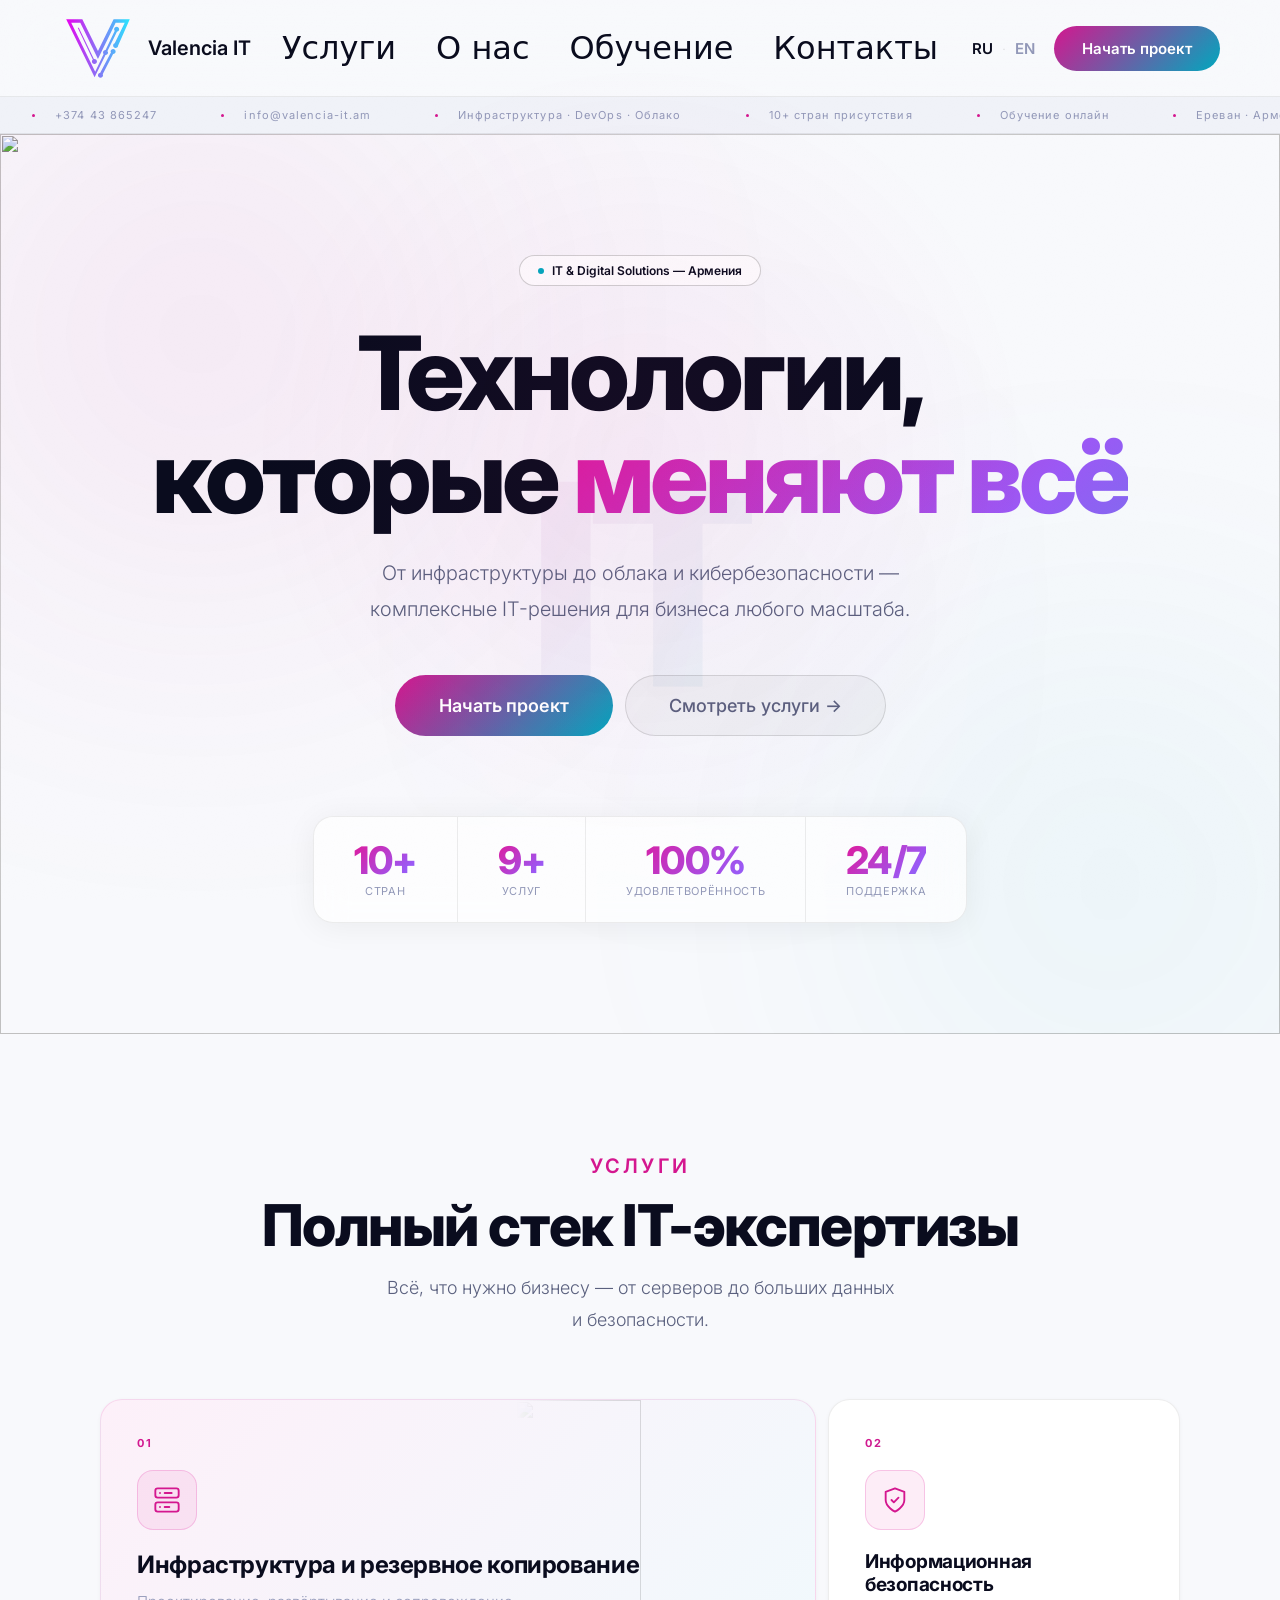
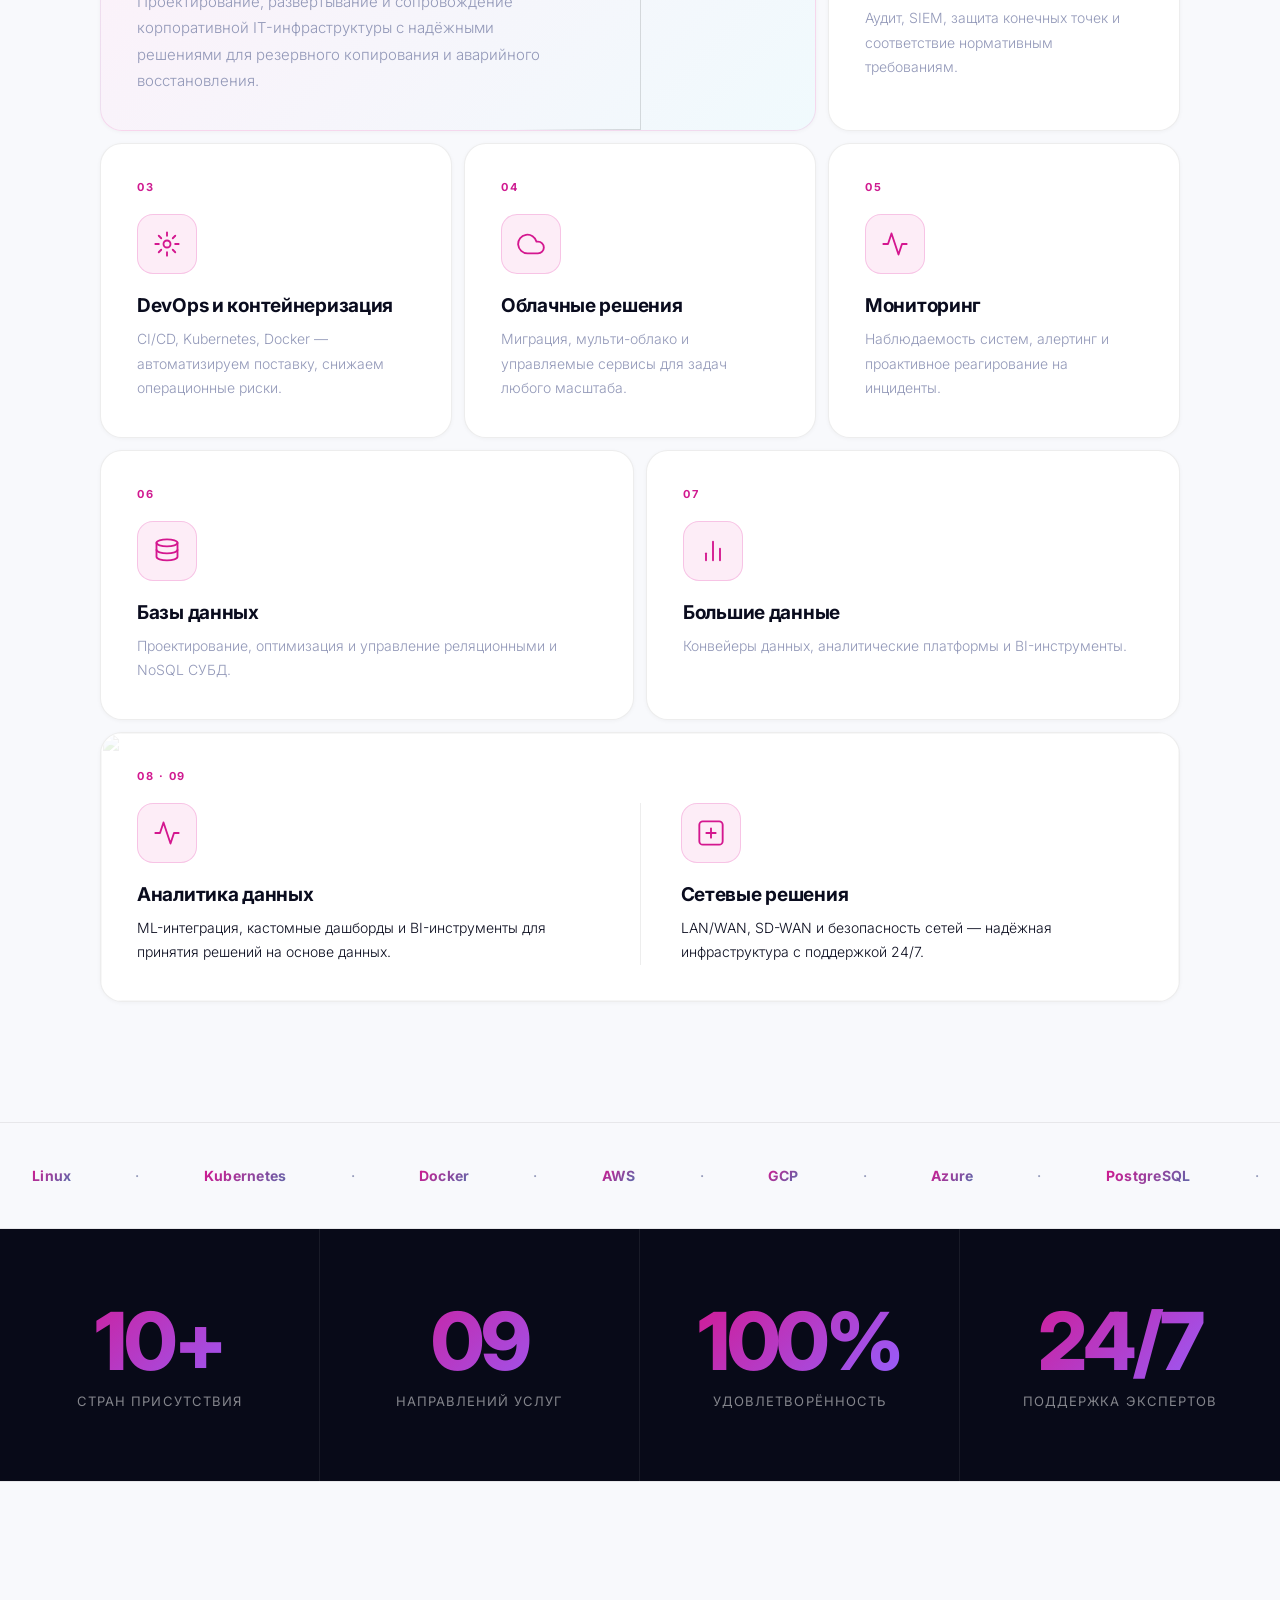
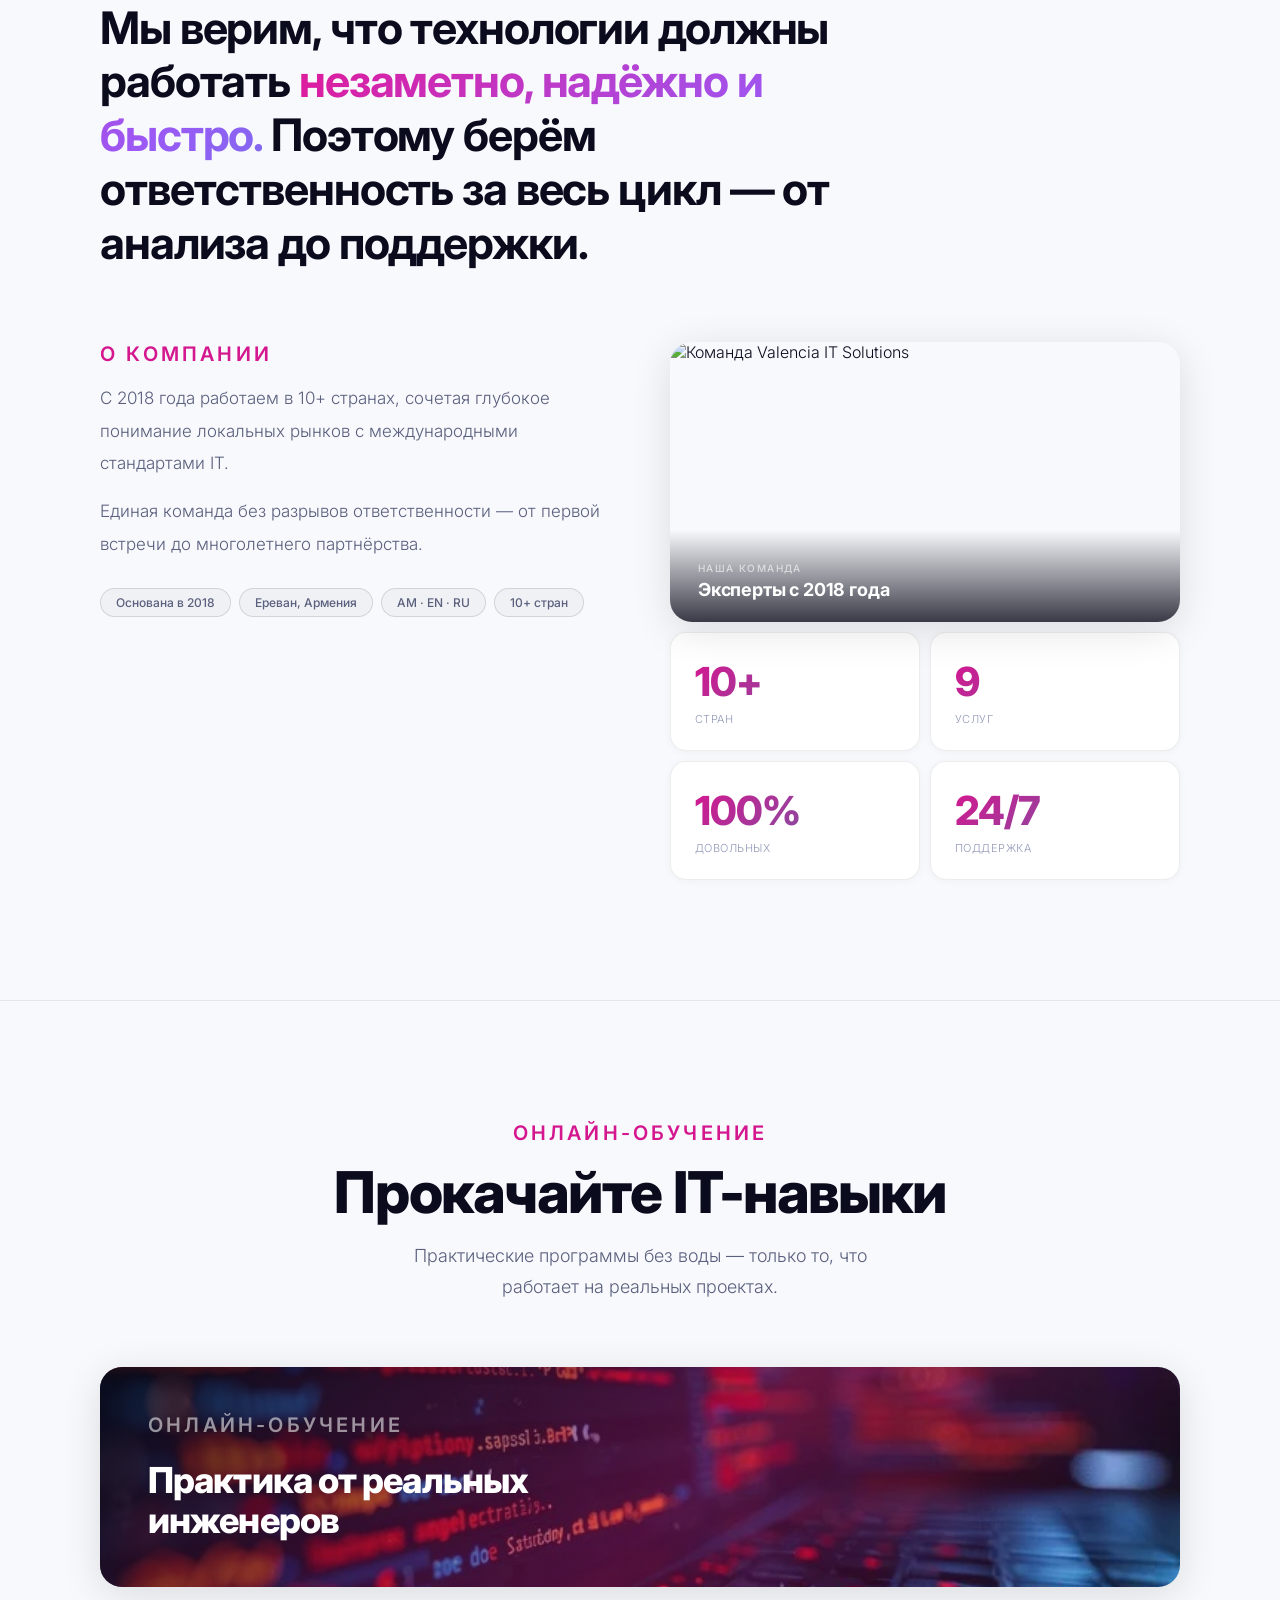
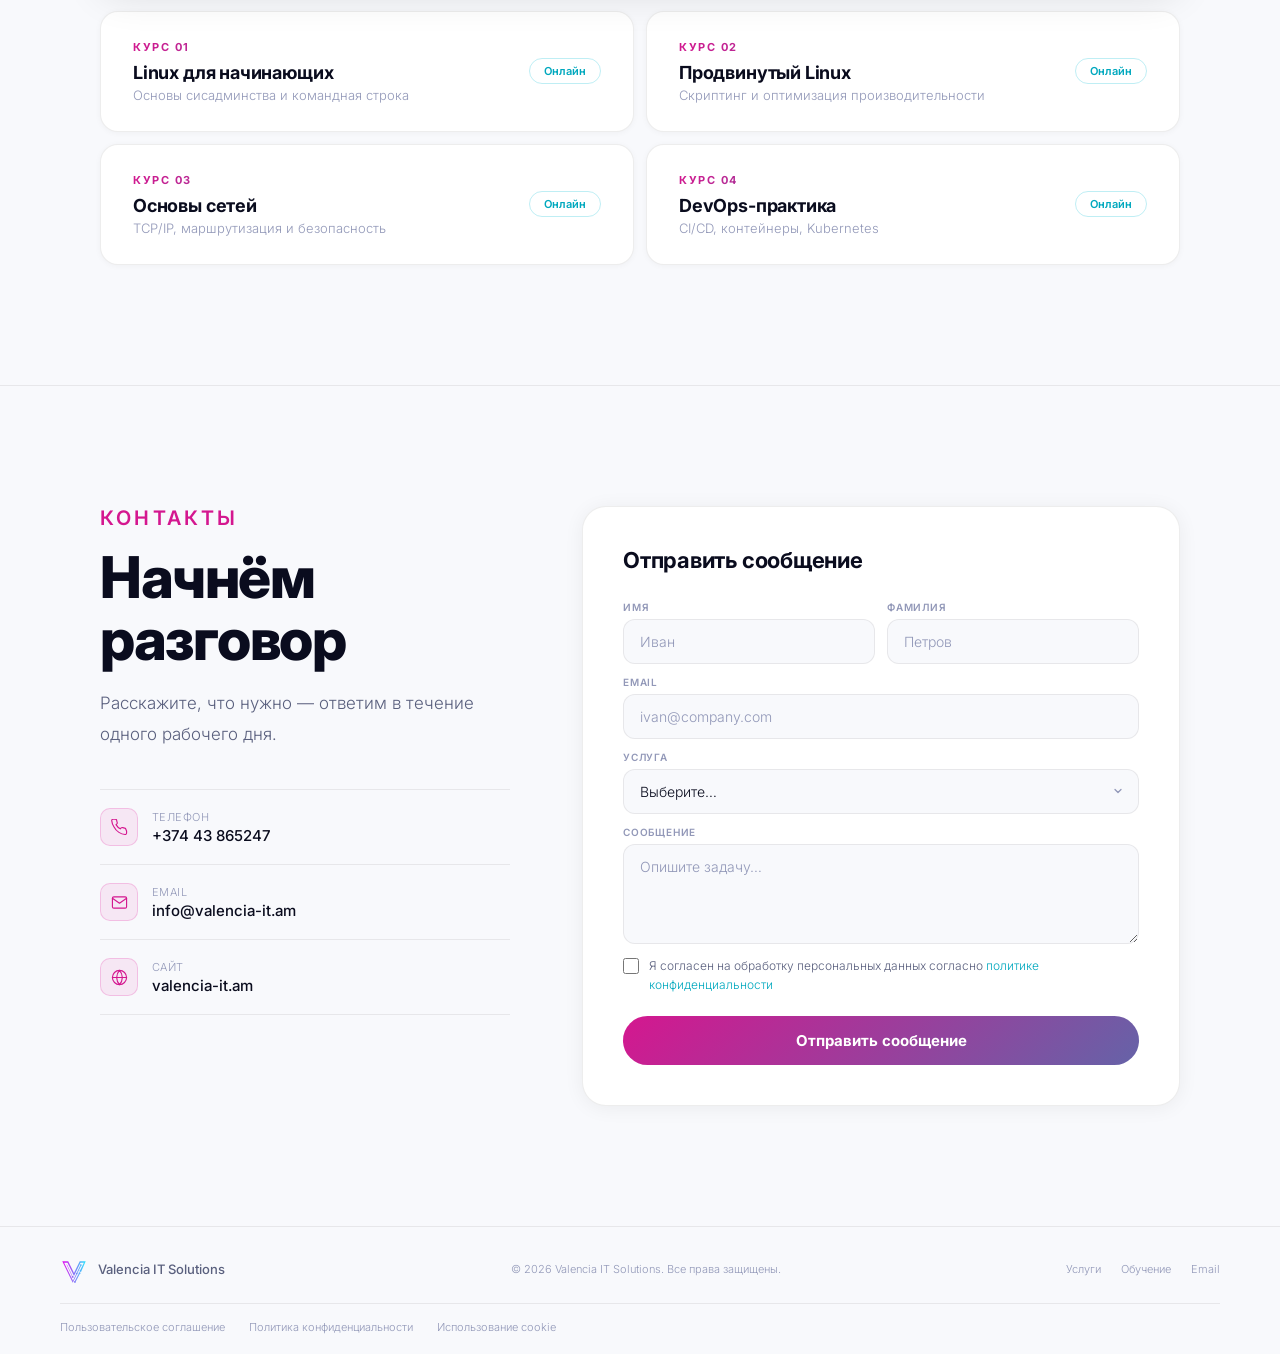
==== index.html @ 76527564 "fix: add explicit width/height to all SVG icons for CMS compatibility" ====
<!DOCTYPE html>
<html lang="ru">
<head>
  <meta charset="UTF-8"/>
  <meta name="viewport" content="width=device-width, initial-scale=1"/>
  <title>Valencia IT Solutions</title>
  <meta property="og:title" content="Valencia IT Solutions"/>
  <meta property="og:description" content="IT-инфраструктура, облако, DevOps и кибербезопасность для вашего бизнеса."/>
  <meta property="og:url" content="https://cycterna2222288888-ai.github.io/valencia-it/"/>
  <meta property="og:type" content="website"/>
  <meta property="og:site_name" content="Valencia IT Solutions"/>
  <meta property="og:image" content="https://cycterna2222288888-ai.github.io/valencia-it/og_image.jpg"/>
  <meta property="og:image:width" content="1200"/>
  <meta property="og:image:height" content="630"/>
  <meta name="description" content="Технологии, которые меняют всё. IT-инфраструктура, облако, DevOps и безопасность для вашего бизнеса."/>
  <link rel="preconnect" href="https://fonts.googleapis.com"/>
  <link href="https://fonts.googleapis.com/css2?family=Inter:wght@300;400;500;600;700;800&display=swap" rel="stylesheet"/>
  <link rel="icon" href="favicon.svg" type="image/svg+xml"/>
  <link rel="stylesheet" href="style.css"/>
  <noscript><style>.r,.r2{opacity:1!important;transform:none!important}</style></noscript>
</head>
<body>
<div id="bar"></div>

<!-- NAV -->
<nav>
  <div class="nav-row">
    <a href="#" class="nav-logo">
      <img src="favicon.svg" alt="Valencia IT"/>
      <span class="nav-logo-t">Valencia IT</span>
    </a>
    <div class="nav-links">
      <a href="#services">Услуги</a>
      <a href="#about">О нас</a>
      <a href="#training">Обучение</a>
      <a href="#contact">Контакты</a>
    </div>
    <div class="nav-actions">
      <div class="lang-sw">
        <a href="index.html" class="active">RU</a>
        <span class="lang-sep">·</span>
        <a href="en.html">EN</a>
      </div>
      <a href="#contact" class="nav-cta">Начать проект</a>
      <button class="nav-burger" id="burger" aria-label="Меню">
        <span></span><span></span><span></span>
      </button>
    </div>
  </div>
  <div class="nav-mobile" id="navMobile">
    <a href="#services">Услуги</a>
    <a href="#about">О нас</a>
    <a href="#training">Обучение</a>
    <a href="#contact">Контакты</a>
    <a href="#contact" class="nav-cta">Начать проект</a>
  </div>
</nav>

<!-- TICKER -->
<div class="ticker">
  <div class="ticker-t">
    <div class="ticker-i"><span class="ticker-dot"></span>+374 43 865247</div>
    <div class="ticker-i"><span class="ticker-dot"></span>info@valencia-it.am</div>
    <div class="ticker-i"><span class="ticker-dot"></span>Инфраструктура · DevOps · Облако</div>
    <div class="ticker-i"><span class="ticker-dot"></span>10+ стран присутствия</div>
    <div class="ticker-i"><span class="ticker-dot"></span>Обучение онлайн</div>
    <div class="ticker-i"><span class="ticker-dot"></span>Ереван · Армения</div>
    <div class="ticker-i"><span class="ticker-dot"></span>+374 43 865247</div>
    <div class="ticker-i"><span class="ticker-dot"></span>info@valencia-it.am</div>
    <div class="ticker-i"><span class="ticker-dot"></span>Инфраструктура · DevOps · Облако</div>
    <div class="ticker-i"><span class="ticker-dot"></span>10+ стран присутствия</div>
    <div class="ticker-i"><span class="ticker-dot"></span>Обучение онлайн</div>
    <div class="ticker-i"><span class="ticker-dot"></span>Ереван · Армения</div>
  </div>
</div>

<!-- HERO -->
<section id="hero">
  <img class="hero-bg" src="https://images.unsplash.com/photo-1451187580459-43490279c0fa?auto=format&fit=crop&w=1600&q=80" alt="" aria-hidden="true"/>
  <div class="orb o1"></div>
  <div class="orb o2"></div>
  <div class="orb o3"></div>
  <div class="hero-wm">IT</div>

  <div class="hero-chip">
    <span class="chip-dot"></span>
    IT &amp; Digital Solutions — Армения
  </div>

  <h1 class="hero-h">
    Технологии,<br/>которые <span class="gt">меняют всё</span>
  </h1>

  <p class="hero-sub">
    От инфраструктуры до облака и кибербезопасности — комплексные IT-решения для бизнеса любого масштаба.
  </p>

  <div class="hero-btns">
    <a href="#contact" class="btn-grad">Начать проект</a>
    <a href="#services" class="btn-ghost">Смотреть услуги →</a>
  </div>

  <div class="hero-stats">
    <div class="hs"><div class="hs-n gt" data-count="10">0</div><div class="hs-l">стран</div></div>
    <div class="hs"><div class="hs-n gt" data-count="9">0</div><div class="hs-l">услуг</div></div>
    <div class="hs"><div class="hs-n gt">100%</div><div class="hs-l">удовлетворённость</div></div>
    <div class="hs"><div class="hs-n gt">24/7</div><div class="hs-l">поддержка</div></div>
  </div>

</section>

<!-- SERVICES -->
<section id="services">
  <div class="w">
    <div class="sec-head r">
      <span class="eyebrow">Услуги</span>
      <h2 class="sec-h">Полный стек IT-экспертизы</h2>
      <p class="sec-sub">Всё, что нужно бизнесу — от серверов до больших данных и безопасности.</p>
    </div>
    <div class="bento">

      <div class="bc b4 bc-feat r">
        <img class="bc-feat-img" src="https://images.unsplash.com/photo-1518770660439-4636190af475?auto=format&fit=crop&w=600&q=80" alt="" aria-hidden="true"/>
        <span class="bc-n">01</span>
        <div class="bc-ico">
          <svg width="24" height="24" viewBox="0 0 24 24" fill="none" stroke="currentColor" stroke-width="1.5" stroke-linecap="round" stroke-linejoin="round"><rect x="2" y="2" width="20" height="8" rx="2"/><rect x="2" y="14" width="20" height="8" rx="2"/><line x1="6" y1="6" x2="6.01" y2="6"/><line x1="6" y1="18" x2="6.01" y2="18"/><line x1="10" y1="6" x2="16" y2="6"/><line x1="10" y1="18" x2="14" y2="18"/></svg>
        </div>
        <h3>Инфраструктура и резервное копирование</h3>
        <p>Проектирование, развёртывание и сопровождение корпоративной IT-инфраструктуры с надёжными решениями для резервного копирования и аварийного восстановления.</p>
      </div>

      <div class="bc b2 r" style="transition-delay:.06s">
        <span class="bc-n">02</span>
        <div class="bc-ico">
          <svg width="24" height="24" viewBox="0 0 24 24" fill="none" stroke="currentColor" stroke-width="1.5" stroke-linecap="round" stroke-linejoin="round"><path d="M12 22s8-4 8-10V5l-8-3-8 3v7c0 6 8 10 8 10z"/><path d="M9 12l2 2 4-4"/></svg>
        </div>
        <h3>Информационная безопасность</h3>
        <p>Аудит, SIEM, защита конечных точек и соответствие нормативным требованиям.</p>
      </div>

      <div class="bc b2 r" style="transition-delay:.05s">
        <span class="bc-n">03</span>
        <div class="bc-ico">
          <svg width="24" height="24" viewBox="0 0 24 24" fill="none" stroke="currentColor" stroke-width="1.5" stroke-linecap="round" stroke-linejoin="round"><circle cx="12" cy="12" r="3"/><path d="M12 2v3m0 14v3M2 12h3m14 0h3m-2.93-7.07-2.12 2.12M7.05 16.95l-2.12 2.12M19.07 19.07l-2.12-2.12M7.05 7.05 4.93 4.93"/></svg>
        </div>
        <h3>DevOps и контейнеризация</h3>
        <p>CI/CD, Kubernetes, Docker — автоматизируем поставку, снижаем операционные риски.</p>
      </div>

      <div class="bc b2 r" style="transition-delay:.1s">
        <span class="bc-n">04</span>
        <div class="bc-ico">
          <svg width="24" height="24" viewBox="0 0 24 24" fill="none" stroke="currentColor" stroke-width="1.5" stroke-linecap="round" stroke-linejoin="round"><path d="M18 10h-1.26A8 8 0 1 0 9 20h9a5 5 0 0 0 0-10z"/></svg>
        </div>
        <h3>Облачные решения</h3>
        <p>Миграция, мульти-облако и управляемые сервисы для задач любого масштаба.</p>
      </div>

      <div class="bc b2 r" style="transition-delay:.15s">
        <span class="bc-n">05</span>
        <div class="bc-ico">
          <svg width="24" height="24" viewBox="0 0 24 24" fill="none" stroke="currentColor" stroke-width="1.5" stroke-linecap="round" stroke-linejoin="round"><path d="M22 12h-4l-3 9L9 3l-3 9H2"/></svg>
        </div>
        <h3>Мониторинг</h3>
        <p>Наблюдаемость систем, алертинг и проактивное реагирование на инциденты.</p>
      </div>

      <div class="bc b3 r" style="transition-delay:.08s">
        <span class="bc-n">06</span>
        <div class="bc-ico">
          <svg width="24" height="24" viewBox="0 0 24 24" fill="none" stroke="currentColor" stroke-width="1.5" stroke-linecap="round" stroke-linejoin="round"><ellipse cx="12" cy="5" rx="9" ry="3"/><path d="M3 5v6c0 1.657 4.03 3 9 3s9-1.343 9-3V5"/><path d="M3 11v6c0 1.657 4.03 3 9 3s9-1.343 9-3v-6"/></svg>
        </div>
        <h3>Базы данных</h3>
        <p>Проектирование, оптимизация и управление реляционными и NoSQL СУБД.</p>
      </div>

      <div class="bc b3 r" style="transition-delay:.13s">
        <span class="bc-n">07</span>
        <div class="bc-ico">
          <svg width="24" height="24" viewBox="0 0 24 24" fill="none" stroke="currentColor" stroke-width="1.5" stroke-linecap="round" stroke-linejoin="round"><line x1="18" y1="20" x2="18" y2="10"/><line x1="12" y1="20" x2="12" y2="4"/><line x1="6" y1="20" x2="6" y2="14"/></svg>
        </div>
        <h3>Большие данные</h3>
        <p>Конвейеры данных, аналитические платформы и BI-инструменты.</p>
      </div>

      <div class="bc b6 bc-data r" style="transition-delay:.11s">
        <img class="bc-data-img" src="https://images.unsplash.com/photo-1558494949-ef010cbdcc31?auto=format&fit=crop&w=1400&q=80" alt="" aria-hidden="true"/>
        <span class="bc-n">08 · 09</span>
        <div class="bc6-grid">
          <div>
            <div class="bc-ico"><svg width="24" height="24" viewBox="0 0 24 24" fill="none" stroke="currentColor" stroke-width="1.5" stroke-linecap="round" stroke-linejoin="round"><polyline points="22 12 18 12 15 21 9 3 6 12 2 12"/></svg></div>
            <h3>Аналитика данных</h3>
            <p>ML-интеграция, кастомные дашборды и BI-инструменты для принятия решений на основе данных.</p>
          </div>
          <div class="bc6-sep"></div>
          <div>
            <div class="bc-ico"><svg width="24" height="24" viewBox="0 0 24 24" fill="none" stroke="currentColor" stroke-width="1.5" stroke-linecap="round" stroke-linejoin="round"><rect x="2" y="2" width="20" height="20" rx="3"/><path d="M8 12h8M12 8v8"/></svg></div>
            <h3>Сетевые решения</h3>
            <p>LAN/WAN, SD-WAN и безопасность сетей — надёжная инфраструктура с поддержкой 24/7.</p>
          </div>
        </div>
      </div>

    </div>
  </div>
</section>

<!-- TECH TICKER -->
<div class="dtick">
  <div class="dtick-t">
    <span class="dtick-i"><b>Linux</b></span><span class="dtick-i">·</span>
    <span class="dtick-i"><b>Kubernetes</b></span><span class="dtick-i">·</span>
    <span class="dtick-i"><b>Docker</b></span><span class="dtick-i">·</span>
    <span class="dtick-i"><b>AWS</b></span><span class="dtick-i">·</span>
    <span class="dtick-i"><b>GCP</b></span><span class="dtick-i">·</span>
    <span class="dtick-i"><b>Azure</b></span><span class="dtick-i">·</span>
    <span class="dtick-i"><b>PostgreSQL</b></span><span class="dtick-i">·</span>
    <span class="dtick-i"><b>Redis</b></span><span class="dtick-i">·</span>
    <span class="dtick-i"><b>Terraform</b></span><span class="dtick-i">·</span>
    <span class="dtick-i"><b>Grafana</b></span><span class="dtick-i">·</span>
    <span class="dtick-i"><b>Prometheus</b></span><span class="dtick-i">·</span>
    <span class="dtick-i"><b>Ansible</b></span><span class="dtick-i">·</span>
    <span class="dtick-i"><b>Nginx</b></span><span class="dtick-i">·</span>
    <span class="dtick-i"><b>Linux</b></span><span class="dtick-i">·</span>
    <span class="dtick-i"><b>Kubernetes</b></span><span class="dtick-i">·</span>
    <span class="dtick-i"><b>Docker</b></span><span class="dtick-i">·</span>
    <span class="dtick-i"><b>AWS</b></span><span class="dtick-i">·</span>
    <span class="dtick-i"><b>GCP</b></span><span class="dtick-i">·</span>
    <span class="dtick-i"><b>Azure</b></span><span class="dtick-i">·</span>
    <span class="dtick-i"><b>PostgreSQL</b></span><span class="dtick-i">·</span>
    <span class="dtick-i"><b>Redis</b></span><span class="dtick-i">·</span>
    <span class="dtick-i"><b>Terraform</b></span><span class="dtick-i">·</span>
    <span class="dtick-i"><b>Grafana</b></span><span class="dtick-i">·</span>
    <span class="dtick-i"><b>Prometheus</b></span><span class="dtick-i">·</span>
    <span class="dtick-i"><b>Ansible</b></span><span class="dtick-i">·</span>
    <span class="dtick-i"><b>Nginx</b></span><span class="dtick-i">·</span>
  </div>
</div>

<!-- STATS -->
<section id="stats">
  <div class="stats-wrap">
    <div class="stat r"><div class="stat-n">10+</div><div class="stat-l">Стран присутствия</div></div>
    <div class="stat r" style="transition-delay:.1s"><div class="stat-n">09</div><div class="stat-l">Направлений услуг</div></div>
    <div class="stat r" style="transition-delay:.2s"><div class="stat-n">100%</div><div class="stat-l">Удовлетворённость</div></div>
    <div class="stat r" style="transition-delay:.3s"><div class="stat-n">24/7</div><div class="stat-l">Поддержка экспертов</div></div>
  </div>
</section>

<!-- ABOUT -->
<section id="about">
  <div class="w">
    <p class="about-statement r">
      Мы верим, что технологии должны работать <span class="gt">незаметно, надёжно и быстро.</span> Поэтому берём ответственность за весь цикл — от анализа до поддержки.
    </p>
    <div class="about-grid">
      <div class="about-l r">
        <span class="eyebrow">О компании</span>
        <p>С 2018 года работаем в 10+ странах, сочетая глубокое понимание локальных рынков с международными стандартами IT.</p>
        <p>Единая команда без разрывов ответственности — от первой встречи до многолетнего партнёрства.</p>
        <div class="pills">
          <span class="pill">Основана в 2018</span>
          <span class="pill">Ереван, Армения</span>
          <span class="pill">АМ · EN · RU</span>
          <span class="pill">10+ стран</span>
        </div>
      </div>
      <div class="r" style="transition-delay:.15s">
        <div class="about-photo-wrap">
          <img class="about-photo" src="https://images.unsplash.com/photo-1522071820081-009f0129c71c?auto=format&fit=crop&w=800&q=80" alt="Команда Valencia IT Solutions"/>
          <div class="about-photo-cap">
            <div class="about-photo-tag">Наша команда</div>
            <div class="about-photo-label">Эксперты с 2018 года</div>
          </div>
        </div>
        <div class="about-nums">
          <div class="an"><div class="an-n">10+</div><div class="an-l">стран</div></div>
          <div class="an"><div class="an-n">9</div><div class="an-l">услуг</div></div>
          <div class="an"><div class="an-n">100%</div><div class="an-l">довольных</div></div>
          <div class="an"><div class="an-n">24/7</div><div class="an-l">поддержка</div></div>
        </div>
      </div>
    </div>
  </div>
</section>

<!-- TRAINING -->
<section id="training">
  <div class="w">
    <div class="sec-head r">
      <span class="eyebrow">Онлайн-обучение</span>
      <h2 class="sec-h">Прокачайте IT-навыки</h2>
      <p class="sec-sub">Практические программы без воды — только то, что работает на реальных проектах.</p>
    </div>
    <div class="tr-banner r">
      <img src="coding-at-night-stockcake.jpg.webp" alt="Онлайн-обучение Valencia IT"/>
      <div class="tr-banner-overlay">
        <div class="tr-banner-text">
          <span class="eyebrow">Онлайн-обучение</span>
          <h3>Практика от реальных<br/>инженеров</h3>
        </div>
      </div>
    </div>
    <div class="tr-grid">
      <div class="tr r"><div><div class="tr-n">КУРС 01</div><h3>Linux для начинающих</h3><p>Основы сисадминства и командная строка</p></div><span class="tr-badge">Онлайн</span></div>
      <div class="tr r" style="transition-delay:.08s"><div><div class="tr-n">КУРС 02</div><h3>Продвинутый Linux</h3><p>Скриптинг и оптимизация производительности</p></div><span class="tr-badge">Онлайн</span></div>
      <div class="tr r" style="transition-delay:.04s"><div><div class="tr-n">КУРС 03</div><h3>Основы сетей</h3><p>TCP/IP, маршрутизация и безопасность</p></div><span class="tr-badge">Онлайн</span></div>
      <div class="tr r" style="transition-delay:.12s"><div><div class="tr-n">КУРС 04</div><h3>DevOps-практика</h3><p>CI/CD, контейнеры, Kubernetes</p></div><span class="tr-badge">Онлайн</span></div>
    </div>
  </div>
</section>

<!-- CONTACT -->
<section id="contact">
  <div class="w">
    <div class="contact-grid">
      <div class="r">
        <span class="eyebrow">Контакты</span>
        <h2 style="font-size:clamp(38px,4.5vw,64px);font-weight:800;letter-spacing:-.025em;line-height:1.08;margin-bottom:18px">Начнём разговор</h2>
        <p style="font-size:17px;color:var(--mid);line-height:1.8;margin-bottom:40px;font-weight:300">Расскажите, что нужно — ответим в течение одного рабочего дня.</p>
        <div class="ci-list">
          <div class="ci">
            <div class="ci-ico"><svg width="24" height="24" viewBox="0 0 24 24" fill="none" stroke="currentColor" stroke-width="1.5" stroke-linecap="round" stroke-linejoin="round"><path d="M22 16.92v3a2 2 0 0 1-2.18 2 19.79 19.79 0 0 1-8.63-3.07A19.5 19.5 0 0 1 4.07 11a19.79 19.79 0 0 1-3.07-8.67A2 2 0 0 1 3 .18h3a2 2 0 0 1 2 1.72c.127.96.361 1.903.7 2.81a2 2 0 0 1-.45 2.11L7.09 7.91a16 16 0 0 0 6 6l1.27-1.27a2 2 0 0 1 2.11-.45c.907.339 1.85.573 2.81.7A2 2 0 0 1 21 14.92z"/></svg></div>
            <div><div class="ci-k">Телефон</div><div class="ci-v"><a href="tel:+37443865247">+374 43 865247</a></div></div>
          </div>
          <div class="ci">
            <div class="ci-ico"><svg width="24" height="24" viewBox="0 0 24 24" fill="none" stroke="currentColor" stroke-width="1.5" stroke-linecap="round" stroke-linejoin="round"><path d="M4 4h16c1.1 0 2 .9 2 2v12c0 1.1-.9 2-2 2H4c-1.1 0-2-.9-2-2V6c0-1.1.9-2 2-2z"/><polyline points="22,6 12,13 2,6"/></svg></div>
            <div><div class="ci-k">Email</div><div class="ci-v"><a href="mailto:info@valencia-it.am">info@valencia-it.am</a></div></div>
          </div>
          <div class="ci">
            <div class="ci-ico"><svg width="24" height="24" viewBox="0 0 24 24" fill="none" stroke="currentColor" stroke-width="1.5" stroke-linecap="round" stroke-linejoin="round"><circle cx="12" cy="12" r="10"/><line x1="2" y1="12" x2="22" y2="12"/><path d="M12 2a15.3 15.3 0 0 1 4 10 15.3 15.3 0 0 1-4 10A15.3 15.3 0 0 1 8 12a15.3 15.3 0 0 1 4-10z"/></svg></div>
            <div><div class="ci-k">Сайт</div><div class="ci-v"><a href="http://www.valencia-it.am" target="_blank">valencia-it.am</a></div></div>
          </div>
        </div>
      </div>
      <div class="form-box r" style="transition-delay:.14s">
        <div class="form-t">Отправить сообщение</div>
        <div class="f2">
          <div class="ff"><label>Имя</label><input type="text" placeholder="Иван"/></div>
          <div class="ff"><label>Фамилия</label><input type="text" placeholder="Петров"/></div>
        </div>
        <div class="ff"><label>Email</label><input type="email" placeholder="ivan@company.com"/></div>
        <div class="ff"><label>Услуга</label>
          <select>
            <option value="">Выберите…</option>
            <option>Инфраструктура и бэкап</option>
            <option>Базы данных</option>
            <option>DevOps и контейнеризация</option>
            <option>Облачные решения</option>
            <option>Информационная безопасность</option>
            <option>Сетевые решения</option>
            <option>Большие данные / Аналитика</option>
            <option>Обучение</option>
            <option>Другое</option>
          </select>
        </div>
        <div class="ff"><label>Сообщение</label><textarea placeholder="Опишите задачу…"></textarea></div>
        <div class="consent-wrap">
          <input type="checkbox" id="consent" required/>
          <label for="consent">Я согласен на обработку персональных данных согласно <a href="privacy.html">политике конфиденциальности</a></label>
        </div>
        <button class="f-sub" id="sub">Отправить сообщение</button>
      </div>
    </div>
  </div>
</section>

<!-- FOOTER -->
<footer>
  <div class="footer-main">
    <div class="fl"><img src="favicon.svg" alt="Valencia IT"/><span>Valencia IT Solutions</span></div>
    <p class="fc">© 2026 Valencia IT Solutions. Все права защищены.</p>
    <div class="flinks">
      <a href="#services">Услуги</a>
      <a href="#training">Обучение</a>
      <a href="mailto:info@valencia-it.am">Email</a>
    </div>
  </div>
  <div class="footer-legal">
    <a href="terms.html">Пользовательское соглашение</a>
    <a href="privacy.html">Политика конфиденциальности</a>
    <a href="cookies.html">Использование cookie</a>
  </div>
</footer>

<script src="script.js"></script>
</body>
</html>
---- style.css ----
:root {
  --bg:   #f8f9fc;
  --s1:   #ffffff;
  --s2:   #f0f2f8;
  --b1:   rgba(0,0,0,.07);
  --b2:   rgba(0,0,0,.12);
  --t:    #0a0c1e;
  --m:    #9298b8;
  --mid:  #5a607e;
  --pk:   #d4178f;
  --cy:   #00a8be;
  --mx:   50%; --my: 50%;
}
*,*::before,*::after{box-sizing:border-box;margin:0;padding:0}
html{scroll-behavior:smooth;overflow-x:clip}
body{
  background:var(--bg);color:var(--t);
  font-family:'Inter',system-ui,sans-serif;
  font-weight:300;-webkit-font-smoothing:antialiased;
  overflow-x:clip;
}

/* cursor spotlight */
body::before{
  content:'';position:fixed;inset:0;pointer-events:none;z-index:9997;
  background:radial-gradient(600px circle at var(--mx) var(--my), rgba(212,23,143,.06) 0%, transparent 65%);
}
/* grain */
body::after{
  content:'';position:fixed;inset:0;pointer-events:none;z-index:9996;
  background-image:url("data:image/svg+xml,%3Csvg xmlns='http://www.w3.org/2000/svg' width='300' height='300'%3E%3Cfilter id='n'%3E%3CfeTurbulence type='fractalNoise' baseFrequency='.9' numOctaves='4' stitchTiles='stitch'/%3E%3C/filter%3E%3Crect width='300' height='300' filter='url(%23n)' opacity='.4'/%3E%3C/svg%3E");
  opacity:.018;mix-blend-mode:multiply;
}


/* progress */
#bar{position:fixed;top:0;left:0;height:2px;width:0;background:linear-gradient(90deg,var(--pk),var(--cy));z-index:9999;transition:width .06s}

/* utils */
.w{max-width:1200px;margin:0 auto;padding:0 60px}

/* animated gradient text */
.gt{
  background:linear-gradient(135deg,#e0199a 0%,#9b59f5 40%,#00bdd4 100%);
  background-size:200% 200%;
  animation:gshift 6s ease infinite;
  -webkit-background-clip:text;-webkit-text-fill-color:transparent;background-clip:text;
}
@keyframes gshift{0%{background-position:0% 50%}50%{background-position:100% 50%}100%{background-position:0% 50%}}

/* reveal */
.r{opacity:0;transform:translateY(28px);transition:opacity .75s cubic-bezier(.16,1,.3,1),transform .75s cubic-bezier(.16,1,.3,1)}
.r.on{opacity:1;transform:none}
.r2{opacity:0;transform:translateY(18px);transition:opacity .6s cubic-bezier(.16,1,.3,1),transform .6s cubic-bezier(.16,1,.3,1)}
.r2.on{opacity:1;transform:none}

/* ── NAV ── */
nav{
  position:sticky;top:0;z-index:200;
  padding:0 60px;
  background:rgba(248,249,252,.85);
  backdrop-filter:blur(28px);
  border-bottom:1px solid var(--b1);
}
.nav-row{height:96px;display:flex;align-items:center;justify-content:space-between}
.nav-logo{display:flex;align-items:center;gap:12px;text-decoration:none}
.nav-logo img{height:76px;transform:translateY(-8px)}
.nav-logo-t{font-size:20px;font-weight:600;color:var(--t)}
.nav-links{display:flex}
.nav-links a{font-size:32px;font-weight:500;font-family:system-ui,-apple-system,'Helvetica Neue',sans-serif;color:var(--t);text-decoration:none;padding:8px 20px;transition:color .15s}
.nav-links a:hover{color:var(--t)}
.nav-actions{display:flex;align-items:center;gap:16px}
.lang-sw{display:flex;align-items:center;gap:6px}
.lang-sw a{font-size:15px;font-weight:600;color:var(--m);text-decoration:none;padding:4px 3px;transition:color .15s}
.lang-sw a:hover,.lang-sw a.active{color:var(--t)}
.lang-sep{font-size:14px;color:var(--b2)}

/* hamburger */
.nav-burger{
  display:none;flex-direction:column;justify-content:center;gap:6px;
  background:none;border:none;cursor:pointer;padding:6px;width:42px;height:42px;
}
.nav-burger span{
  display:block;width:28px;height:2px;
  background:var(--t);border-radius:2px;
  transition:transform .25s cubic-bezier(.16,1,.3,1),opacity .2s;
}
.nav-burger.open span:nth-child(1){transform:translateY(8px) rotate(45deg)}
.nav-burger.open span:nth-child(2){opacity:0;transform:scaleX(0)}
.nav-burger.open span:nth-child(3){transform:translateY(-8px) rotate(-45deg)}

/* mobile nav panel */
.nav-mobile{
  display:none;flex-direction:column;
  padding:8px 18px 20px;
  border-top:1px solid var(--b1);
}
.nav-mobile.open{display:flex}
.nav-mobile a{
  font-size:16px;font-weight:500;color:var(--mid);text-decoration:none;
  padding:13px 0;border-bottom:1px solid var(--b1);transition:color .15s;
}
.nav-mobile a:last-child{border-bottom:none}
.nav-mobile a:hover{color:var(--t)}
.nav-mobile .nav-cta{
  display:block;text-align:center;margin-top:10px;
  border-bottom:none;padding:13px 22px;
  color:#fff;
}

.nav-cta{
  font-size:15px;font-weight:600;color:#fff;text-decoration:none;
  background:linear-gradient(135deg,var(--pk),var(--cy));
  padding:13px 28px;border-radius:100px;
  transition:opacity .15s,transform .15s,box-shadow .15s;
}
.nav-cta:hover{opacity:.88;transform:translateY(-1px);box-shadow:0 8px 32px rgba(224,25,154,.3)}

nav.menu-open + .ticker{display:none}

/* ── TICKER ── */
.ticker{overflow:hidden;background:var(--s2);border-bottom:1px solid var(--b1)}
.ticker-t{display:flex;width:max-content;animation:tick 32s linear infinite}
.ticker-i{
  display:flex;align-items:center;gap:20px;
  padding:11px 32px;white-space:nowrap;
  font-size:11px;font-weight:400;letter-spacing:.1em;color:var(--m);
}
.ticker-dot{width:3px;height:3px;border-radius:50%;background:var(--pk);flex-shrink:0}
@keyframes tick{from{transform:translateX(0)}to{transform:translateX(-50%)}}

/* hero background photo */
.hero-bg{
  position:absolute;inset:0;width:100%;height:100%;
  object-fit:cover;pointer-events:none;
  opacity:1;z-index:0;
  mask:radial-gradient(ellipse 85% 80% at 50% 50%,transparent 0%,black 80%);
  -webkit-mask:radial-gradient(ellipse 85% 80% at 50% 50%,transparent 0%,black 80%);
}

/* ── HERO ── */
#hero{
  position:relative;overflow:hidden;
  min-height:100vh;display:flex;flex-direction:column;
  align-items:center;justify-content:center;
  text-align:center;padding:100px 60px 90px;
}
/* animated orbs */
.orb{position:absolute;border-radius:50%;pointer-events:none;filter:blur(140px);will-change:transform}
.o1{width:800px;height:800px;top:-200px;left:-200px;
    background:radial-gradient(circle,rgba(212,23,143,.13) 0%,transparent 65%);
    animation:o1 18s ease-in-out infinite alternate}
.o2{width:700px;height:700px;bottom:-200px;right:-180px;
    background:radial-gradient(circle,rgba(0,168,190,.11) 0%,transparent 65%);
    animation:o2 22s ease-in-out infinite alternate}
.o3{width:400px;height:400px;top:30%;left:40%;
    background:radial-gradient(circle,rgba(130,60,220,.07) 0%,transparent 65%);
    animation:o3 14s ease-in-out infinite alternate}
@keyframes o1{to{transform:translate(120px,80px) scale(1.15)}}
@keyframes o2{to{transform:translate(-100px,-70px) scale(1.2)}}
@keyframes o3{to{transform:translate(-60px,60px) scale(1.3)}}

/* watermark — bumped opacity so it's actually visible on light bg */
.hero-wm{
  position:absolute;font-size:clamp(200px,22vw,340px);
  font-weight:800;letter-spacing:-.06em;
  background:linear-gradient(135deg,var(--pk),var(--cy));
  -webkit-background-clip:text;-webkit-text-fill-color:transparent;background-clip:text;
  opacity:.05;user-select:none;pointer-events:none;
  top:50%;left:50%;transform:translate(-50%,-50%);white-space:nowrap;
}

.hero-chip{
  display:inline-flex;align-items:center;gap:8px;
  border:1px solid rgba(0,0,0,.18);border-radius:100px;
  padding:7px 18px;margin-bottom:36px;
  font-size:12px;font-weight:600;color:var(--t);
  background:rgba(255,255,255,.72);backdrop-filter:blur(12px);
  opacity:0;animation:fadeup .8s .1s cubic-bezier(.16,1,.3,1) forwards;
}
.chip-dot{width:6px;height:6px;border-radius:50%;background:var(--cy);flex-shrink:0;animation:pulse 2s infinite}
@keyframes pulse{0%,100%{opacity:1;transform:scale(1)}50%{opacity:.6;transform:scale(.8)}}
@keyframes fadeup{from{opacity:0;transform:translateY(20px)}to{opacity:1;transform:translateY(0)}}

.hero-h{
  font-size:clamp(56px,8vw,130px);font-weight:800;
  letter-spacing:-.04em;line-height:1.0;
  color:var(--t);margin-bottom:28px;
  opacity:0;animation:fadeup .9s .25s cubic-bezier(.16,1,.3,1) forwards;
}
.hero-sub{
  font-size:clamp(16px,1.6vw,20px);font-weight:300;
  color:var(--mid);line-height:1.8;
  max-width:560px;margin:0 auto 48px;
  opacity:0;animation:fadeup .9s .4s cubic-bezier(.16,1,.3,1) forwards;
}
.hero-btns{
  display:flex;gap:12px;justify-content:center;flex-wrap:wrap;
  margin-bottom:80px;
  opacity:0;animation:fadeup .9s .55s cubic-bezier(.16,1,.3,1) forwards;
}
.btn-grad{
  font-size:18px;font-weight:600;color:#fff;text-decoration:none;
  background:linear-gradient(135deg,var(--pk),var(--cy));
  padding:20px 44px;border-radius:100px;
  transition:opacity .15s,transform .15s,box-shadow .2s;
}
.btn-grad:hover{opacity:.88;transform:translateY(-2px);box-shadow:0 12px 40px rgba(224,25,154,.35)}
.btn-ghost{
  font-size:18px;font-weight:500;color:var(--mid);text-decoration:none;
  border:1px solid var(--b2);padding:19px 43px;border-radius:100px;
  background:rgba(0,0,0,.03);
  transition:color .15s,border-color .15s,transform .15s;
}
.btn-ghost:hover{color:var(--t);border-color:rgba(0,0,0,.18);transform:translateY(-2px)}

.hero-stats{
  display:flex;gap:0;
  border:1px solid var(--b1);border-radius:20px;
  overflow:hidden;background:rgba(255,255,255,.7);backdrop-filter:blur(16px);
  box-shadow:0 4px 32px rgba(0,0,0,.06);
  opacity:0;animation:fadeup .9s .7s cubic-bezier(.16,1,.3,1) forwards;
}
.hs{padding:24px 40px;text-align:center;border-right:1px solid var(--b1)}
.hs:last-child{border-right:none}
.hs-n{font-size:38px;font-weight:800;letter-spacing:-.02em;line-height:1}
.hs-l{font-size:11px;color:var(--m);margin-top:5px;font-weight:400;letter-spacing:.06em;text-transform:uppercase}


/* ── SERVICES ── */
#services{padding:120px 0}
.sec-head{text-align:center;margin-bottom:64px}
.eyebrow{
  display:inline-block;font-size:20px;font-weight:600;
  letter-spacing:.16em;text-transform:uppercase;color:var(--pk);margin-bottom:16px;
}
.sec-h{
  font-size:clamp(38px,4.5vw,64px);font-weight:800;
  letter-spacing:-.025em;line-height:1.08;
}
.sec-sub{font-size:18px;color:var(--mid);line-height:1.75;max-width:520px;margin:16px auto 0;font-weight:300}

/* bento */
.bento{display:grid;grid-template-columns:repeat(6,1fr);gap:12px}
.bc{
  background:var(--s1);border:1px solid var(--b1);border-radius:22px;
  padding:36px;position:relative;overflow:hidden;
  cursor:default;
  box-shadow:0 1px 4px rgba(0,0,0,.04);
  transition:border-color .3s,box-shadow .3s,transform .3s;
  transform-style:preserve-3d;
}
.bc::before{
  content:'';position:absolute;inset:0;border-radius:22px;
  background:linear-gradient(135deg,rgba(212,23,143,.04),rgba(0,168,190,.03));
  opacity:0;transition:opacity .3s;pointer-events:none;
}
.bc:hover{border-color:rgba(212,23,143,.2);box-shadow:0 12px 48px rgba(0,0,0,.1),0 0 0 1px rgba(212,23,143,.08)}
.bc:hover::before{opacity:1}

.b6{grid-column:span 6}
.b4{grid-column:span 4}
.b3{grid-column:span 3}
.b2{grid-column:span 2}

.bc-feat{background:linear-gradient(135deg,#fdf0f9,#f0fafd);border-color:rgba(212,23,143,.12)}
.bc-n{
  font-size:11px;font-weight:700;letter-spacing:.14em;
  background:linear-gradient(135deg,var(--pk),var(--cy));
  background-size:200%;animation:gshift 6s ease infinite;
  -webkit-background-clip:text;-webkit-text-fill-color:transparent;background-clip:text;
  margin-bottom:20px;display:block;
}
.bc-ico{
  width:60px;height:60px;border-radius:16px;
  background:rgba(224,25,154,.08);border:1px solid rgba(224,25,154,.2);
  display:flex;align-items:center;justify-content:center;margin-bottom:20px;
}
.bc-ico svg{width:28px;height:28px;stroke:var(--pk);stroke-width:1.6;fill:none;stroke-linecap:round;stroke-linejoin:round}
.bc h3{font-size:19px;font-weight:700;letter-spacing:-.015em;color:var(--t);margin-bottom:10px}
.bc p{font-size:14px;color:var(--m);line-height:1.75;font-weight:300}
.b4 h3{font-size:24px}
.b4 p{font-size:15px;max-width:440px}
.bc6-grid{display:grid;grid-template-columns:1fr 1px 1fr;gap:40px;align-items:start;margin-top:4px}
.bc6-sep{background:var(--b1);align-self:stretch;min-height:120px}

/* featured card right-side photo */
.bc-feat-img{
  position:absolute;right:0;top:0;bottom:0;width:42%;height:100%;
  object-fit:cover;border-radius:0 22px 22px 0;
  pointer-events:none;
  -webkit-mask:linear-gradient(to right,transparent 0%,rgba(0,0,0,.5) 35%,rgba(0,0,0,.65) 100%);
  mask:linear-gradient(to right,transparent 0%,rgba(0,0,0,.5) 35%,rgba(0,0,0,.65) 100%);
  mix-blend-mode:multiply;
}

.bc-data{overflow:hidden;}
.bc-data-img{
  position:absolute;inset:0;width:100%;height:100%;
  object-fit:cover;border-radius:22px;
  pointer-events:none;opacity:.13;
}
.bc-data .bc-n,
.bc-data .bc6-grid{position:relative;z-index:1;}
.bc-data p{color:var(--t);}

/* ── TECH TICKER ── */
.dtick{padding:44px 0;border-top:1px solid var(--b1);border-bottom:1px solid var(--b1);overflow:hidden}
.dtick-t{display:flex;width:max-content;animation:tick 24s linear infinite}
.dtick-i{font-size:14px;font-weight:500;padding:0 32px;white-space:nowrap;letter-spacing:.02em;color:var(--m)}
.dtick-i b{font-weight:700;background:linear-gradient(135deg,var(--pk),var(--cy));background-size:200%;animation:gshift 6s ease infinite;-webkit-background-clip:text;-webkit-text-fill-color:transparent;background-clip:text}

/* ── STATS ── */
#stats{padding:0}
.stats-wrap{
  display:grid;grid-template-columns:repeat(4,1fr);
  background:#080a18;border-top:none;border-bottom:none;
}
.stat{
  padding:72px 40px;text-align:center;border-right:1px solid rgba(255,255,255,.07);
  position:relative;overflow:hidden;
  transition:background .25s;
}
.stat::before{
  content:'';position:absolute;inset:0;
  background:radial-gradient(ellipse at 50% 80%,rgba(212,23,143,.1) 0%,transparent 70%);
  opacity:0;transition:opacity .3s;
}
.stat:hover::before{opacity:1}
.stat:last-child{border-right:none}
.stat-n{
  font-size:80px;font-weight:800;letter-spacing:-.04em;line-height:1;
  background:linear-gradient(135deg,var(--pk) 0%,#9b59f5 50%,var(--cy) 100%);
  background-size:200%;animation:gshift 6s ease infinite;
  -webkit-background-clip:text;-webkit-text-fill-color:transparent;background-clip:text;
  margin-bottom:12px;
}
.stat-l{font-size:13px;color:rgba(255,255,255,.5);font-weight:400;letter-spacing:.08em;text-transform:uppercase}

/* ── ABOUT ── */
#about{padding:120px 0;border-top:1px solid var(--b1)}
.about-statement{
  font-size:clamp(28px,3.5vw,52px);font-weight:700;
  letter-spacing:-.025em;line-height:1.2;
  color:var(--t);max-width:820px;margin-bottom:72px;
}
.about-grid{display:grid;grid-template-columns:1fr 1fr;gap:60px;align-items:start}
.about-l p{font-size:17px;color:var(--mid);line-height:1.9;margin-bottom:16px;font-weight:300}
.pills{display:flex;flex-wrap:wrap;gap:8px;margin-top:28px}
.pill{
  font-size:12px;font-weight:500;
  border:1px solid var(--b2);border-radius:100px;
  padding:6px 15px;color:var(--mid);background:rgba(0,0,0,.03);
}
/* about photo */
.about-photo-wrap{
  border-radius:22px;overflow:hidden;margin-bottom:10px;
  position:relative;box-shadow:0 8px 40px rgba(0,0,0,.12);
}
.about-photo{width:100%;height:280px;object-fit:cover;display:block}
.about-photo-cap{
  position:absolute;bottom:0;left:0;right:0;
  background:linear-gradient(to top,rgba(8,10,24,.8) 0%,transparent 100%);
  padding:32px 28px 22px;color:#fff;
}
.about-photo-tag{font-size:10px;letter-spacing:.14em;text-transform:uppercase;opacity:.6;margin-bottom:5px;font-weight:500}
.about-photo-label{font-size:18px;font-weight:700;letter-spacing:-.01em}

.about-card{background:var(--s1);border:1px solid var(--b1);border-radius:22px;overflow:hidden;box-shadow:0 2px 16px rgba(0,0,0,.05)}
.ac-top{padding:20px 26px;border-bottom:1px solid var(--b1);display:flex;align-items:center;gap:10px}
.ac-led{width:8px;height:8px;border-radius:50%;background:var(--cy);animation:pulse 2s infinite}
.ac-tt{font-size:13px;font-weight:500;color:var(--mid)}
.ac-row{display:flex;justify-content:space-between;align-items:center;padding:16px 26px;border-bottom:1px solid var(--b1);gap:16px}
.ac-row:last-child{border-bottom:none}
.ac-k{font-size:13px;color:var(--m)}
.ac-v{font-size:14px;font-weight:600;color:var(--t);text-align:right}
.about-nums{display:grid;grid-template-columns:1fr 1fr;gap:10px;margin-top:10px}
.an{background:var(--s1);border:1px solid var(--b1);border-radius:16px;padding:24px;box-shadow:0 1px 8px rgba(0,0,0,.04);transition:border-color .2s,box-shadow .2s}
.an:hover{border-color:var(--b2)}
.an-n{font-size:40px;font-weight:800;letter-spacing:-.025em;background:linear-gradient(135deg,var(--pk),var(--cy));background-size:200%;animation:gshift 6s ease infinite;-webkit-background-clip:text;-webkit-text-fill-color:transparent;background-clip:text}
.an-l{font-size:11px;color:var(--m);margin-top:6px;letter-spacing:.04em;text-transform:uppercase}

/* training banner */
.tr-banner{
  border-radius:22px;overflow:hidden;margin-top:48px;
  height:220px;position:relative;
  box-shadow:0 8px 40px rgba(0,0,0,.12);
}
.tr-banner img{width:100%;height:100%;object-fit:cover;display:block}
.tr-banner-overlay{
  position:absolute;inset:0;
  background:linear-gradient(135deg,rgba(8,10,24,.82) 0%,rgba(212,23,143,.35) 55%,transparent 100%);
  display:flex;align-items:center;padding:0 48px;
}
.tr-banner-text .eyebrow{color:rgba(255,255,255,.55)}
.tr-banner-text h3{
  font-size:clamp(22px,2.8vw,36px);font-weight:800;
  letter-spacing:-.025em;line-height:1.1;color:#fff;margin-top:8px;
}

/* ── TRAINING ── */
#training{padding:120px 0;border-top:1px solid var(--b1)}
.tr-grid{display:grid;grid-template-columns:1fr 1fr;gap:12px;margin-top:24px}
.tr{
  background:var(--s1);border:1px solid var(--b1);border-radius:18px;
  padding:28px 32px;display:flex;justify-content:space-between;align-items:center;gap:20px;
  box-shadow:0 1px 6px rgba(0,0,0,.04);
  transition:border-color .2s,box-shadow .2s,transform .2s;
}
.tr:hover{border-color:rgba(212,23,143,.2);box-shadow:0 8px 32px rgba(0,0,0,.1);transform:translateY(-2px)}
.tr-n{font-size:11px;font-weight:700;letter-spacing:.14em;background:linear-gradient(135deg,var(--pk),var(--cy));background-size:200%;animation:gshift 6s ease infinite;-webkit-background-clip:text;-webkit-text-fill-color:transparent;background-clip:text;margin-bottom:8px}
.tr h3{font-size:18px;font-weight:700;color:var(--t);margin-bottom:4px;letter-spacing:-.01em}
.tr p{font-size:13px;color:var(--m);font-weight:300}
.tr-badge{font-size:11px;font-weight:600;color:var(--cy);border:1px solid rgba(0,189,212,.25);border-radius:100px;padding:5px 14px;white-space:nowrap;flex-shrink:0}

/* ── CONTACT ── */
#contact{padding:120px 0;border-top:1px solid var(--b1)}
.contact-grid{display:grid;grid-template-columns:1fr 1.3fr;gap:72px;align-items:start}
.contact-l h2{font-size:clamp(38px,4.5vw,64px);font-weight:800;letter-spacing:-.025em;line-height:1.08;margin-bottom:18px}
.contact-l p{font-size:17px;color:var(--mid);line-height:1.8;margin-bottom:40px;font-weight:300}
.ci-list{display:flex;flex-direction:column}
.ci{display:flex;align-items:center;gap:14px;padding:18px 0;border-bottom:1px solid var(--b1)}
.ci:first-child{border-top:1px solid var(--b1)}
.ci-ico{width:38px;height:38px;border-radius:10px;background:rgba(224,25,154,.08);border:1px solid rgba(224,25,154,.2);display:flex;align-items:center;justify-content:center;flex-shrink:0}
.ci-ico svg{width:17px;height:17px;stroke:var(--pk);stroke-width:1.6;fill:none;stroke-linecap:round;stroke-linejoin:round}
.ci-k{font-size:11px;color:var(--m);margin-bottom:2px;letter-spacing:.04em;text-transform:uppercase}
.ci-v{font-size:15px;font-weight:500}
.ci-v a{color:var(--t);text-decoration:none;transition:color .15s}
.ci-v a:hover{color:var(--cy)}
.form-box{background:var(--s1);border:1px solid var(--b1);border-radius:24px;padding:40px;box-shadow:0 2px 20px rgba(0,0,0,.06)}
.form-t{font-size:22px;font-weight:700;letter-spacing:-.01em;margin-bottom:28px}
.f2{display:grid;grid-template-columns:1fr 1fr;gap:12px}
.ff{display:flex;flex-direction:column;gap:6px;margin-bottom:12px}
.ff label{font-size:10px;font-weight:600;color:var(--m);letter-spacing:.08em;text-transform:uppercase}
.ff input,.ff textarea,.ff select{
  background:var(--bg);border:1px solid var(--b1);border-radius:12px;
  padding:13px 16px;color:var(--t);font-size:14px;font-family:inherit;font-weight:300;
  outline:none;appearance:none;transition:border-color .15s,box-shadow .15s;
}
.ff select{
  background-image:url("data:image/svg+xml,%3Csvg xmlns='http://www.w3.org/2000/svg' width='12' height='12' viewBox='0 0 24 24' fill='none' stroke='%239298b8' stroke-width='2.5' stroke-linecap='round' stroke-linejoin='round'%3E%3Cpolyline points='6 9 12 15 18 9'/%3E%3C/svg%3E");
  background-repeat:no-repeat;background-position:right 14px center;padding-right:40px;
}
.ff input::placeholder,.ff textarea::placeholder{color:var(--m)}
.ff input:focus,.ff textarea:focus,.ff select:focus{border-color:rgba(224,25,154,.4);box-shadow:0 0 0 3px rgba(224,25,154,.08)}
.ff textarea{resize:vertical;min-height:100px}
.f-sub{
  width:100%;font-family:inherit;font-size:15px;font-weight:700;color:#fff;
  background:linear-gradient(135deg,var(--pk),var(--cy));background-size:200%;
  animation:gshift 6s ease infinite;
  border:none;border-radius:100px;padding:15px;cursor:pointer;margin-top:6px;
  transition:opacity .15s,transform .15s,box-shadow .2s;
}
.f-sub:hover{opacity:.88;transform:translateY(-2px);box-shadow:0 12px 40px rgba(224,25,154,.35)}

/* consent checkbox */
.consent-wrap{display:flex;align-items:flex-start;gap:10px;margin:4px 0 16px}
.consent-wrap input[type="checkbox"]{
  width:16px;height:16px;flex-shrink:0;margin-top:2px;
  accent-color:var(--pk);cursor:pointer;
}
.consent-wrap label{font-size:12px;color:var(--mid);line-height:1.6;cursor:pointer}
.consent-wrap a{color:var(--cy);text-decoration:none}
.consent-wrap a:hover{text-decoration:underline}

/* ── PRIVACY PAGE ── */
.prv-body{display:flex;flex-direction:column;gap:48px}
.prv-sec h2{font-size:22px;font-weight:700;letter-spacing:-.015em;color:var(--t);margin-bottom:14px}
.prv-sec p,.prv-sec li{font-size:16px;color:var(--mid);line-height:1.8;font-weight:300}
.prv-sec ul{padding-left:20px;display:flex;flex-direction:column;gap:6px}
.prv-sec a{color:var(--cy);text-decoration:none}
.prv-sec a:hover{text-decoration:underline}
.prv-sec p+p{margin-top:12px}

/* ── FOOTER ── */
footer{border-top:1px solid var(--b1);padding:28px 60px 20px}
.footer-main{display:flex;justify-content:space-between;align-items:center;flex-wrap:wrap;gap:16px;padding-bottom:20px}
.footer-legal{border-top:1px solid var(--b1);padding-top:16px;display:flex;gap:24px;flex-wrap:wrap}
.footer-legal a{font-size:11px;color:var(--m);text-decoration:none;transition:color .15s}
.footer-legal a:hover{color:var(--mid)}
.fl{display:flex;align-items:center;gap:10px}
.fl img{height:28px}
.fl span{font-size:13px;font-weight:500;color:var(--mid)}
.fc{font-size:11px;color:var(--m)}
.flinks{display:flex;gap:20px}
.flinks a{font-size:11px;color:var(--m);text-decoration:none;transition:color .15s}
.flinks a:hover{color:var(--mid)}

/* ── RESPONSIVE ── */
@media(max-width:900px){
  nav,footer{padding-left:28px;padding-right:28px}
  .w{padding:0 28px}
  #hero{padding-left:28px;padding-right:28px}
  .bento{grid-template-columns:1fr 1fr}
  .b6,.b4,.b3,.b2{grid-column:span 2}
  .stats-wrap{grid-template-columns:1fr 1fr}
  .stat:nth-child(2){border-right:none}
  .stat:nth-child(3){border-top:1px solid rgba(255,255,255,.07)}
  .about-grid,.contact-grid{grid-template-columns:1fr;gap:48px}
  .tr-grid{grid-template-columns:1fr}
  .hero-stats{flex-wrap:wrap}
  .hs{flex:0 0 50%;border-right:none;border-bottom:1px solid var(--b1)}
  .hs:nth-child(odd){border-right:1px solid var(--b1)}
  .hs:nth-child(3),.hs:nth-child(4){border-bottom:none}
}
@media(max-width:560px){
  nav,footer{padding-left:18px;padding-right:18px}
  .w{padding:0 18px}
  #hero{padding:90px 18px 70px}
  .nav-links{display:none}
  .nav-cta{display:none}
  .lang-sw{display:none}
  .nav-burger{display:flex}
  .bento{grid-template-columns:1fr}
  .b6,.b4,.b3,.b2{grid-column:span 1}
  .bc6-grid{grid-template-columns:1fr;gap:24px}
  .bc6-sep{display:none}
  .f2{grid-template-columns:1fr}
  .footer-main{flex-direction:column;align-items:flex-start}
  .footer-legal{gap:12px}
  /* stats section */
  .stat{padding:36px 12px;}
  .stat-n{font-size:52px;}
  .stat-l{font-size:10px;letter-spacing:.02em;overflow-wrap:anywhere;}
  /* hero-stats 2×2 */
  .hs{padding:20px 12px;}
  .hs-n{font-size:30px;}
  .hs-l{font-size:10px;}
  /* section headings */
  .sec-h{font-size:48px;}
  .sec-sub{font-size:16px;}
}
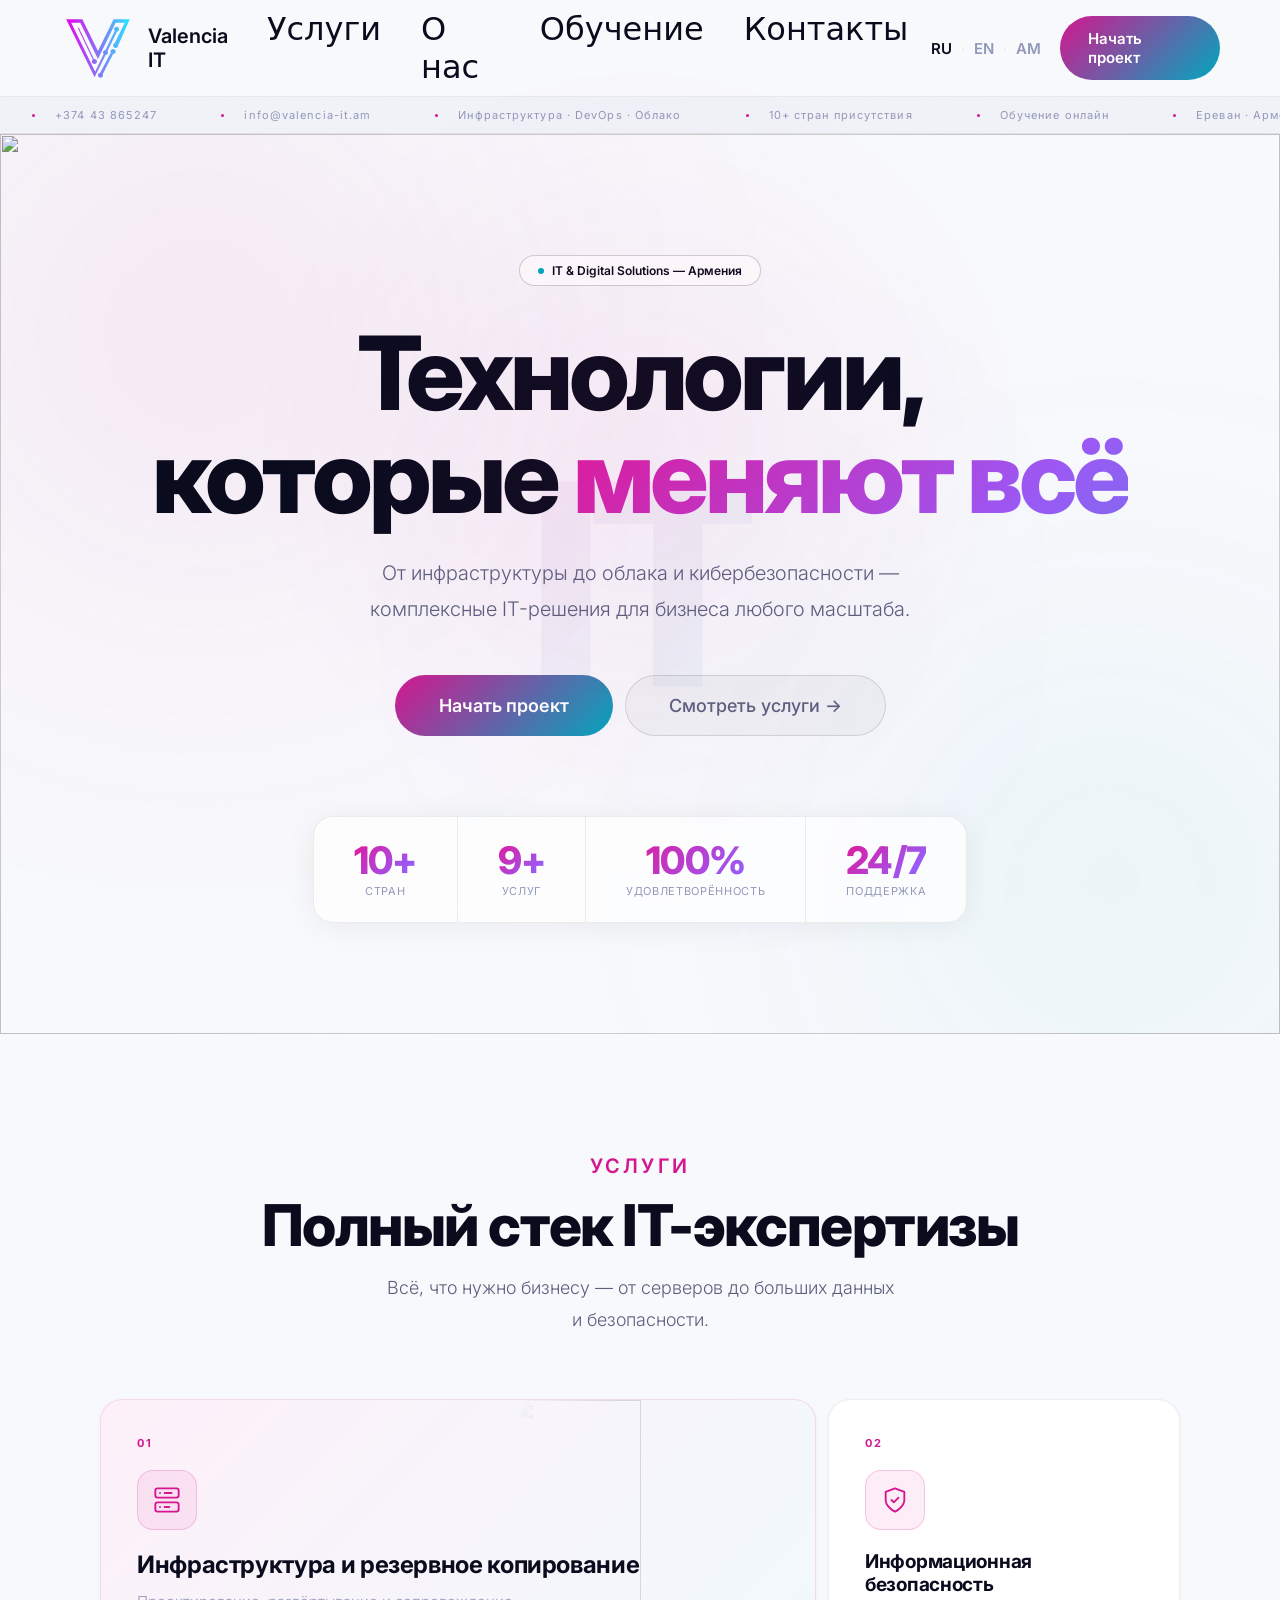
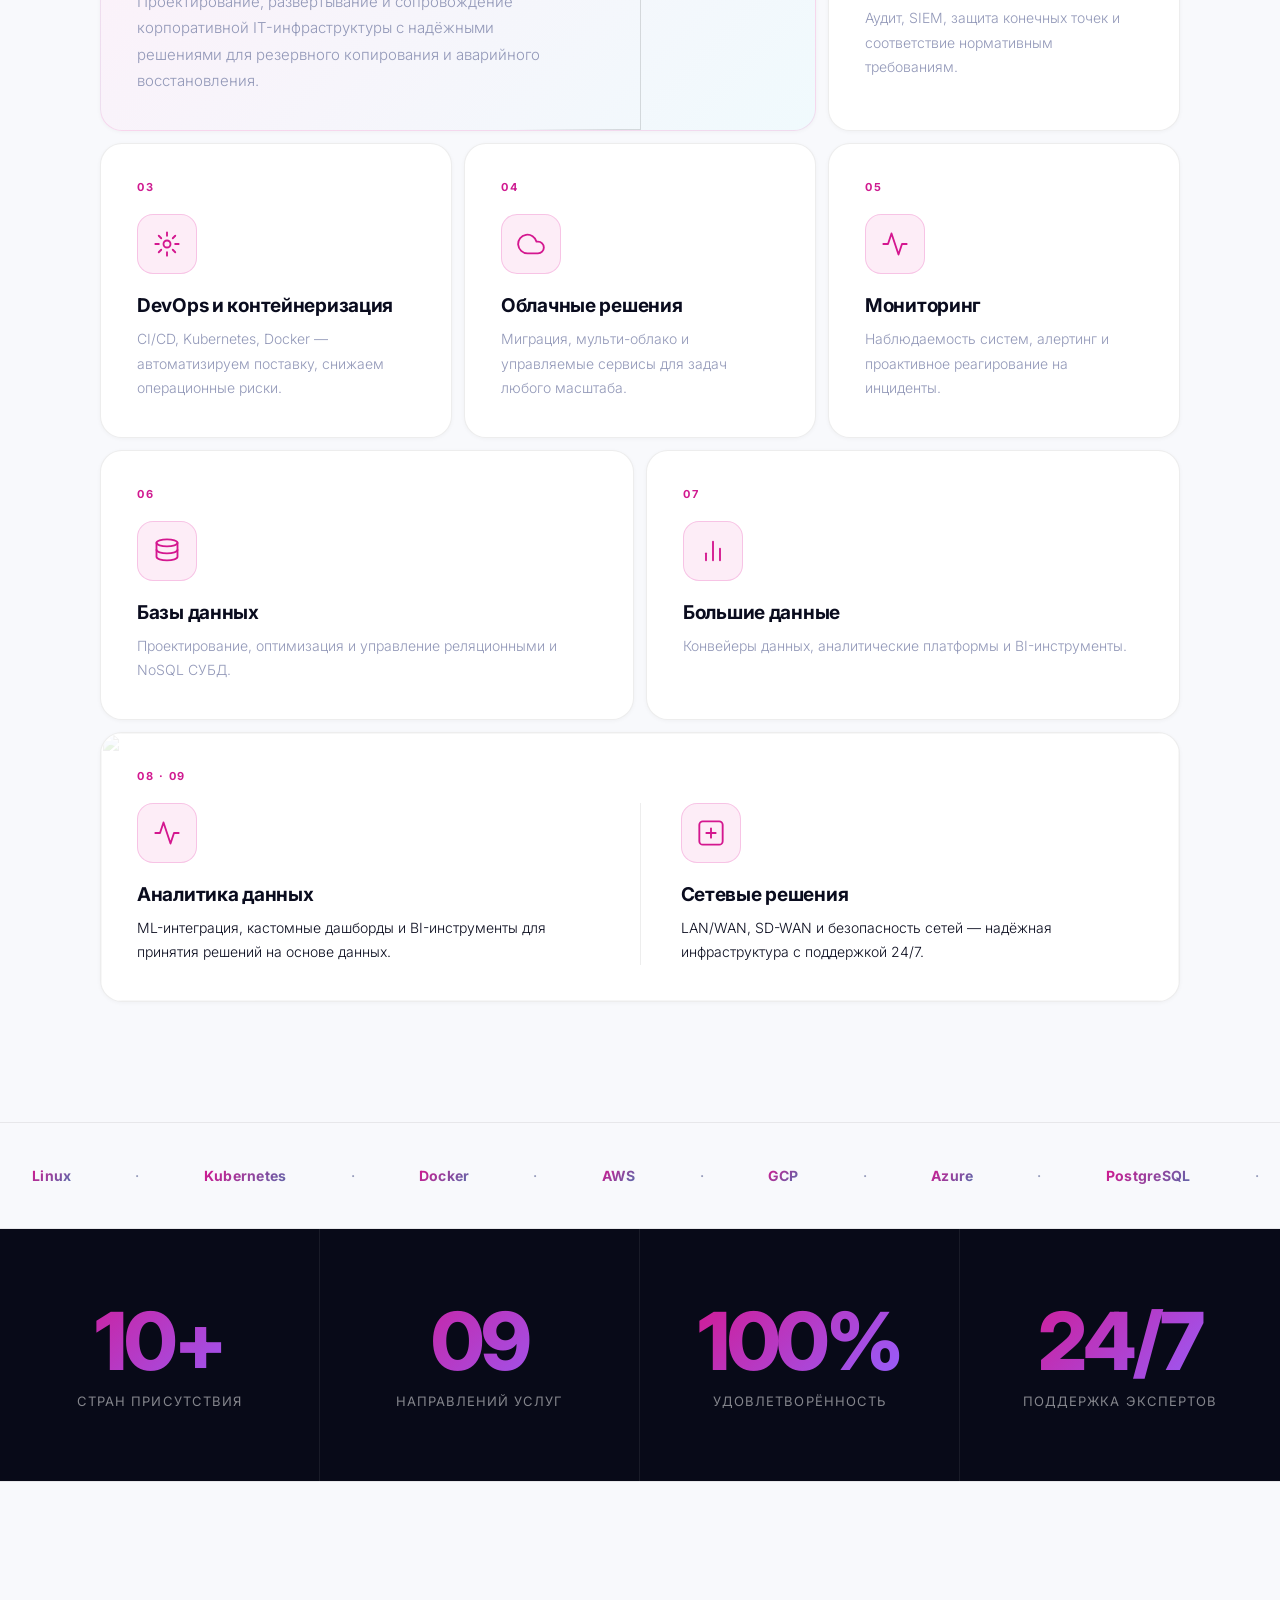
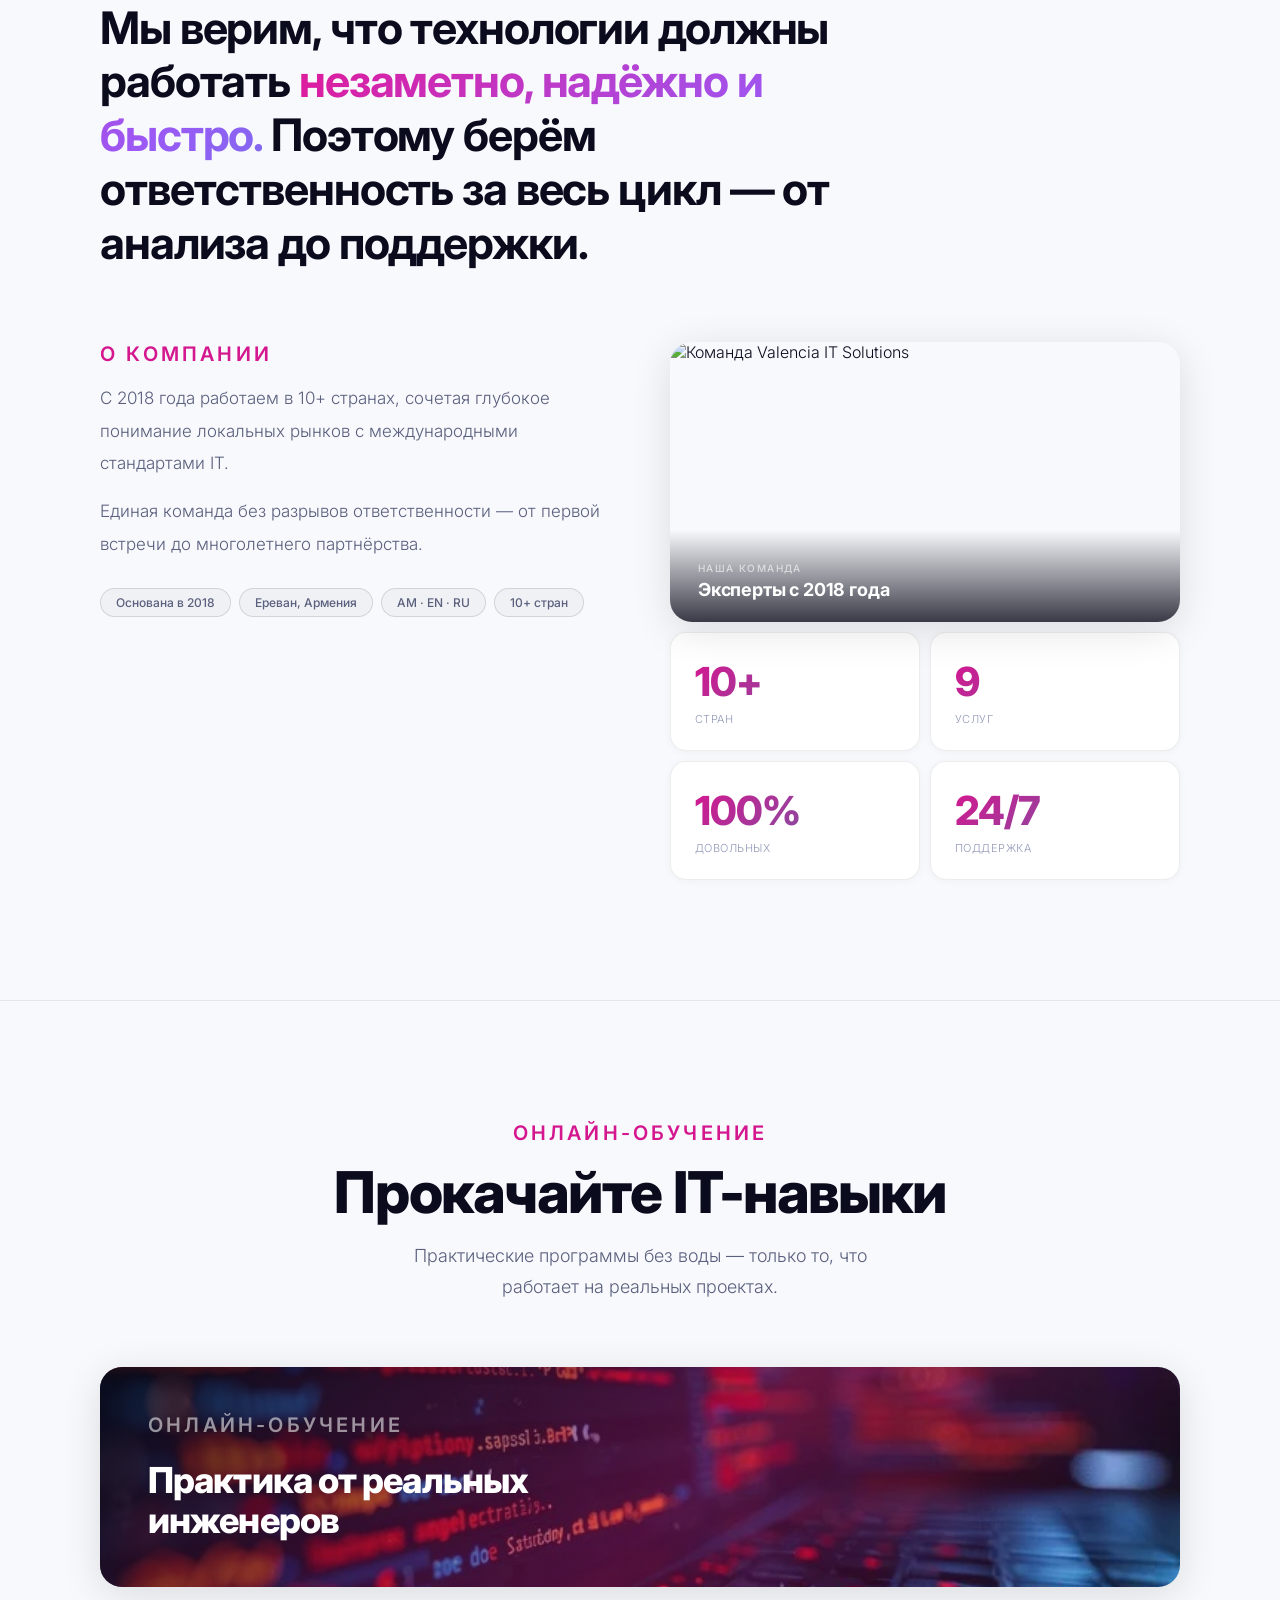
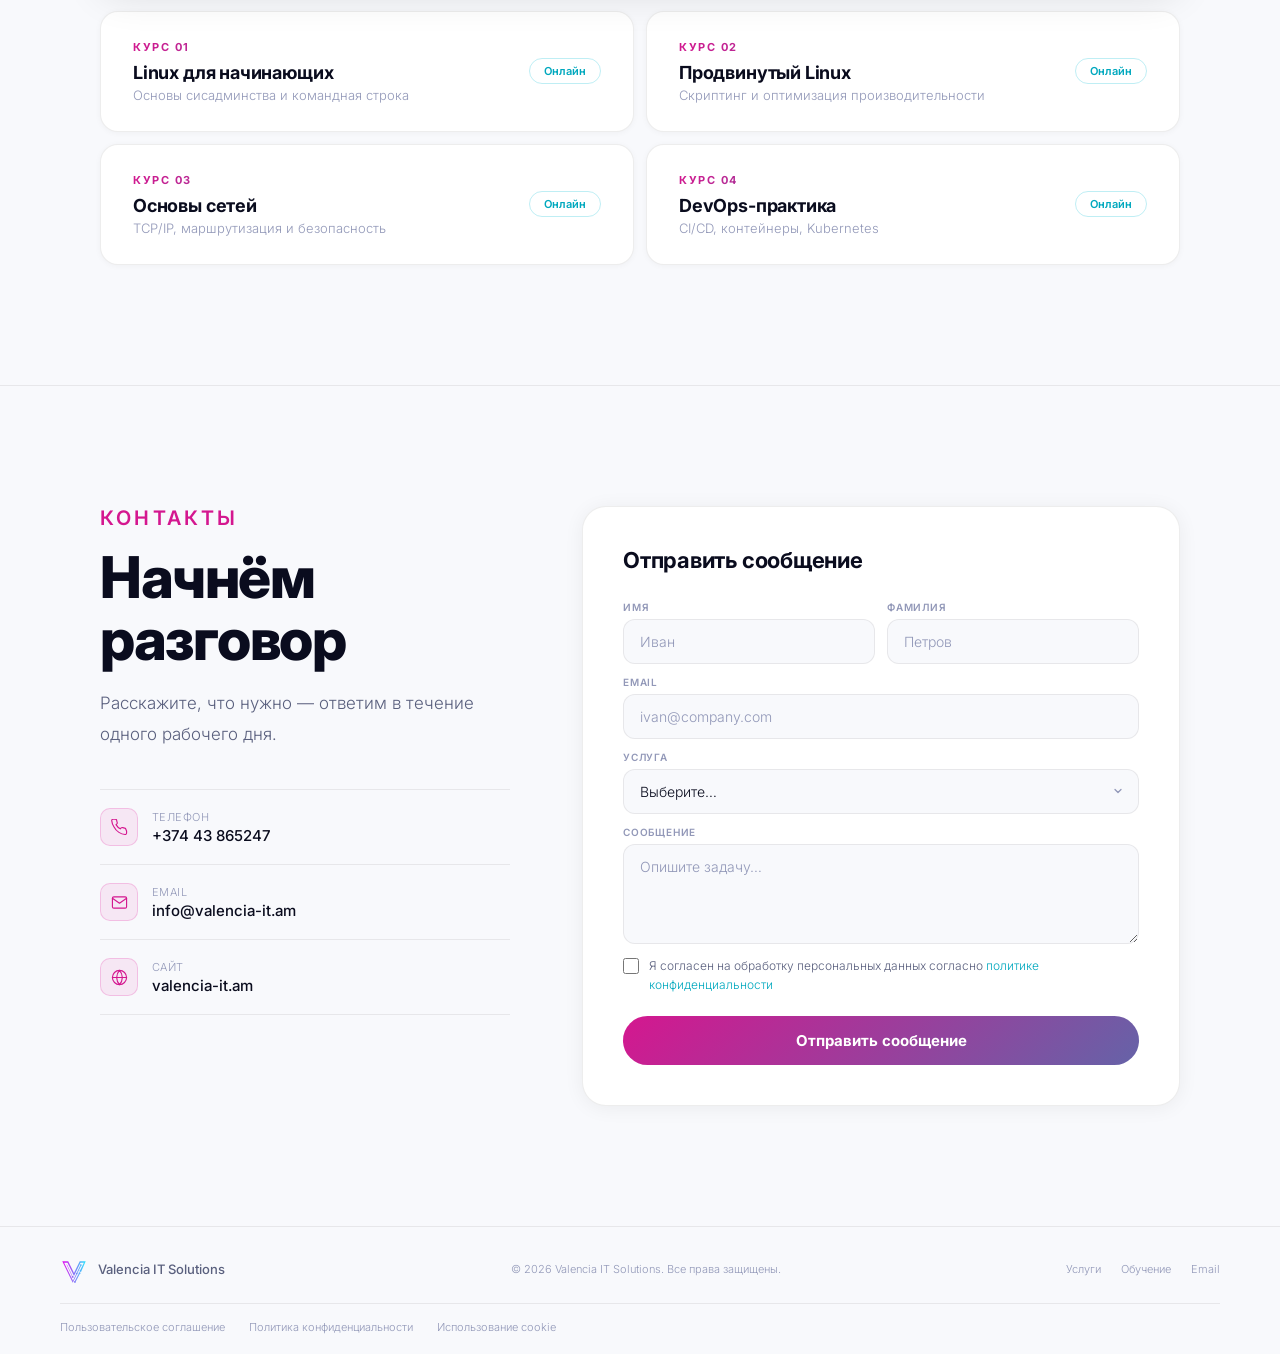
==== commit 3c73ea7c: "feat: add Armenian language page (am.html) and AM lang switcher Add full Armenian translation of the" ====
--- a/index.html
+++ b/index.html
@@ -40,6 +40,8 @@
         <a href="index.html" class="active">RU</a>
         <span class="lang-sep">·</span>
         <a href="en.html">EN</a>
+        <span class="lang-sep">·</span>
+        <a href="am.html">AM</a>
       </div>
       <a href="#contact" class="nav-cta">Начать проект</a>
       <button class="nav-burger" id="burger" aria-label="Меню">
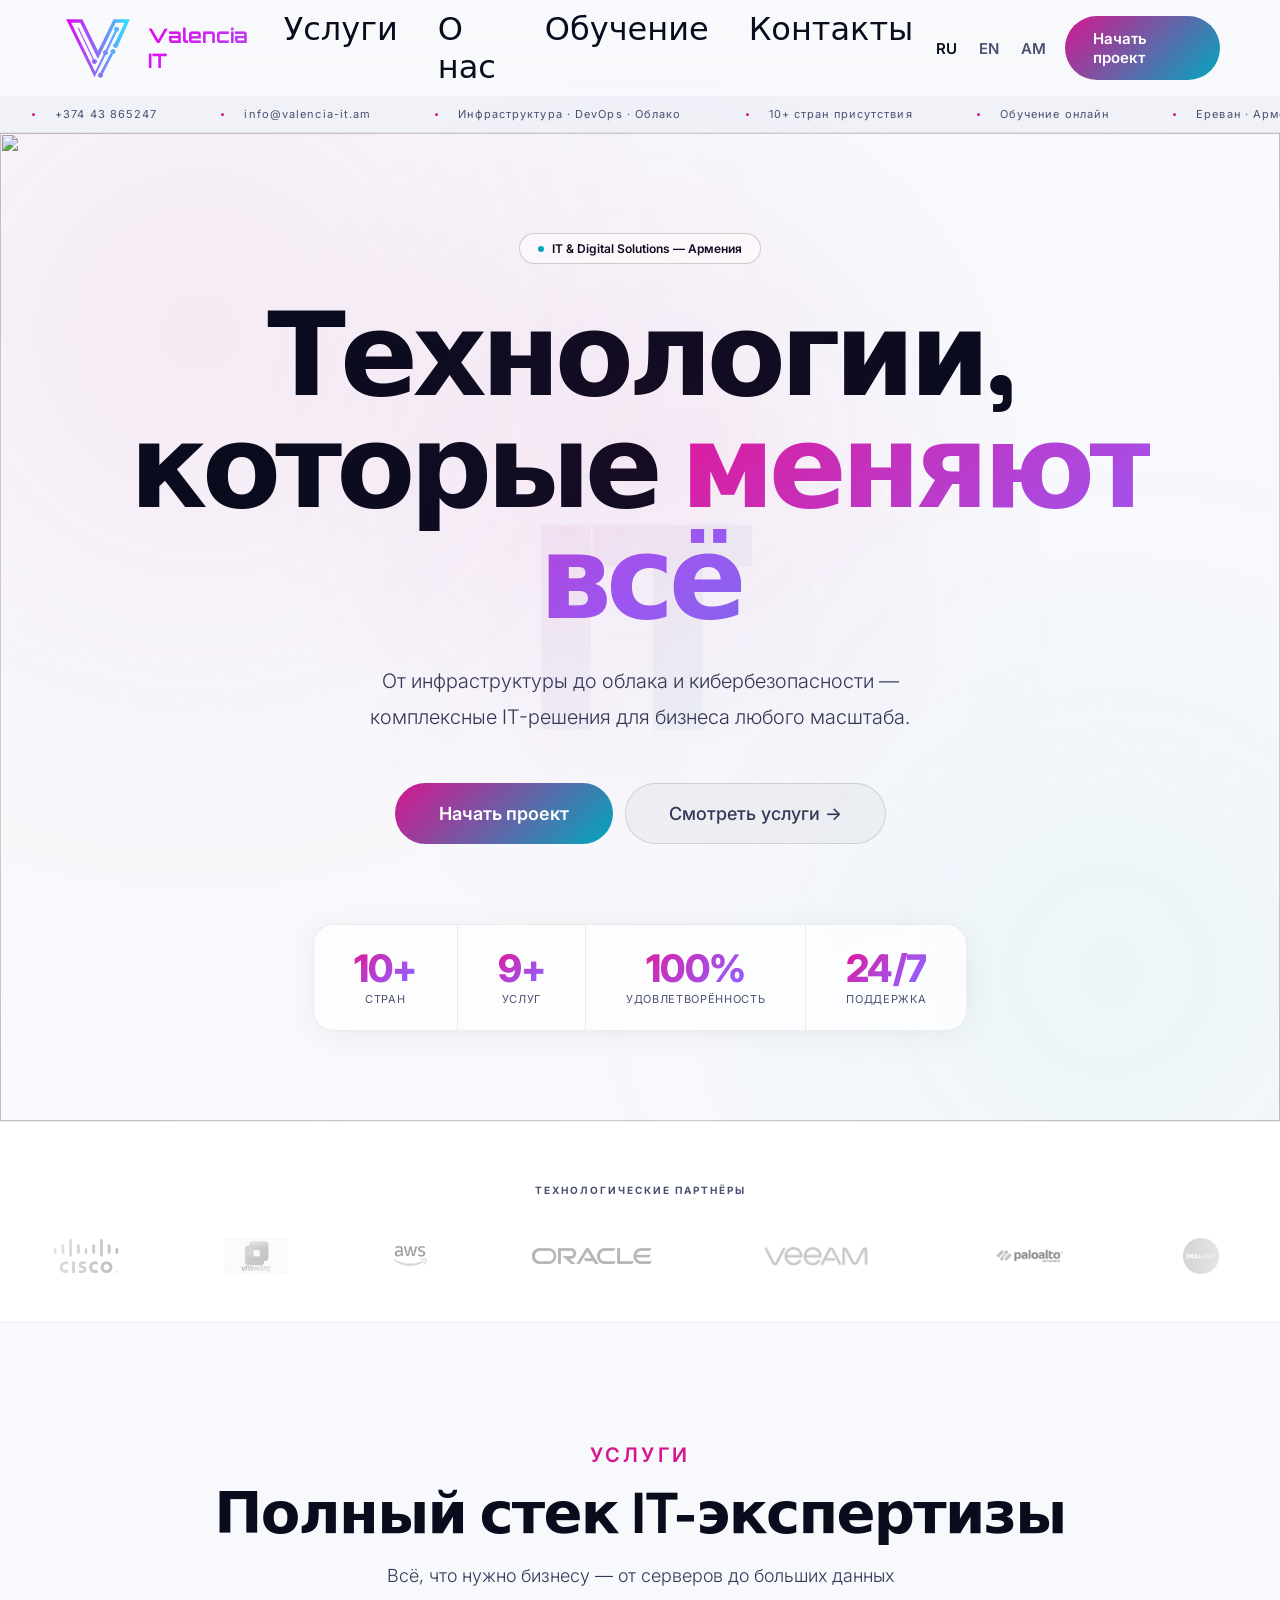
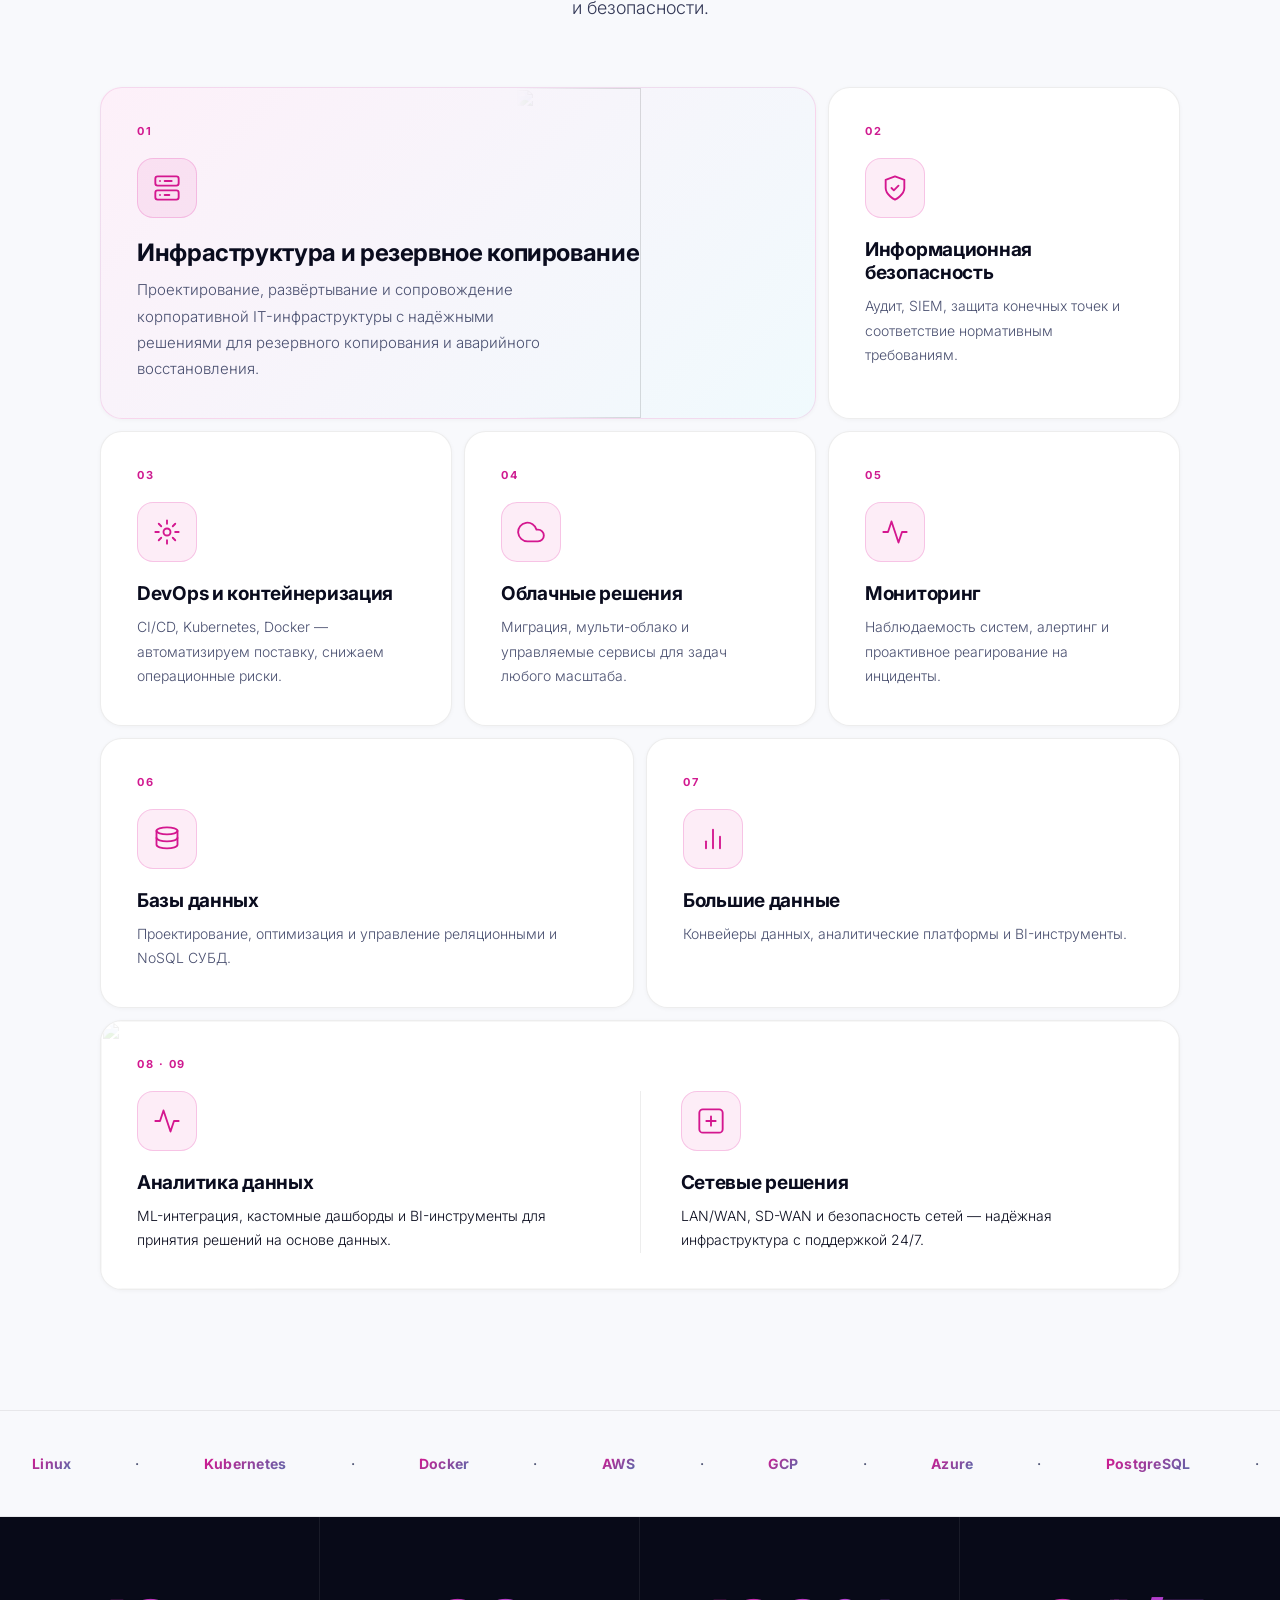
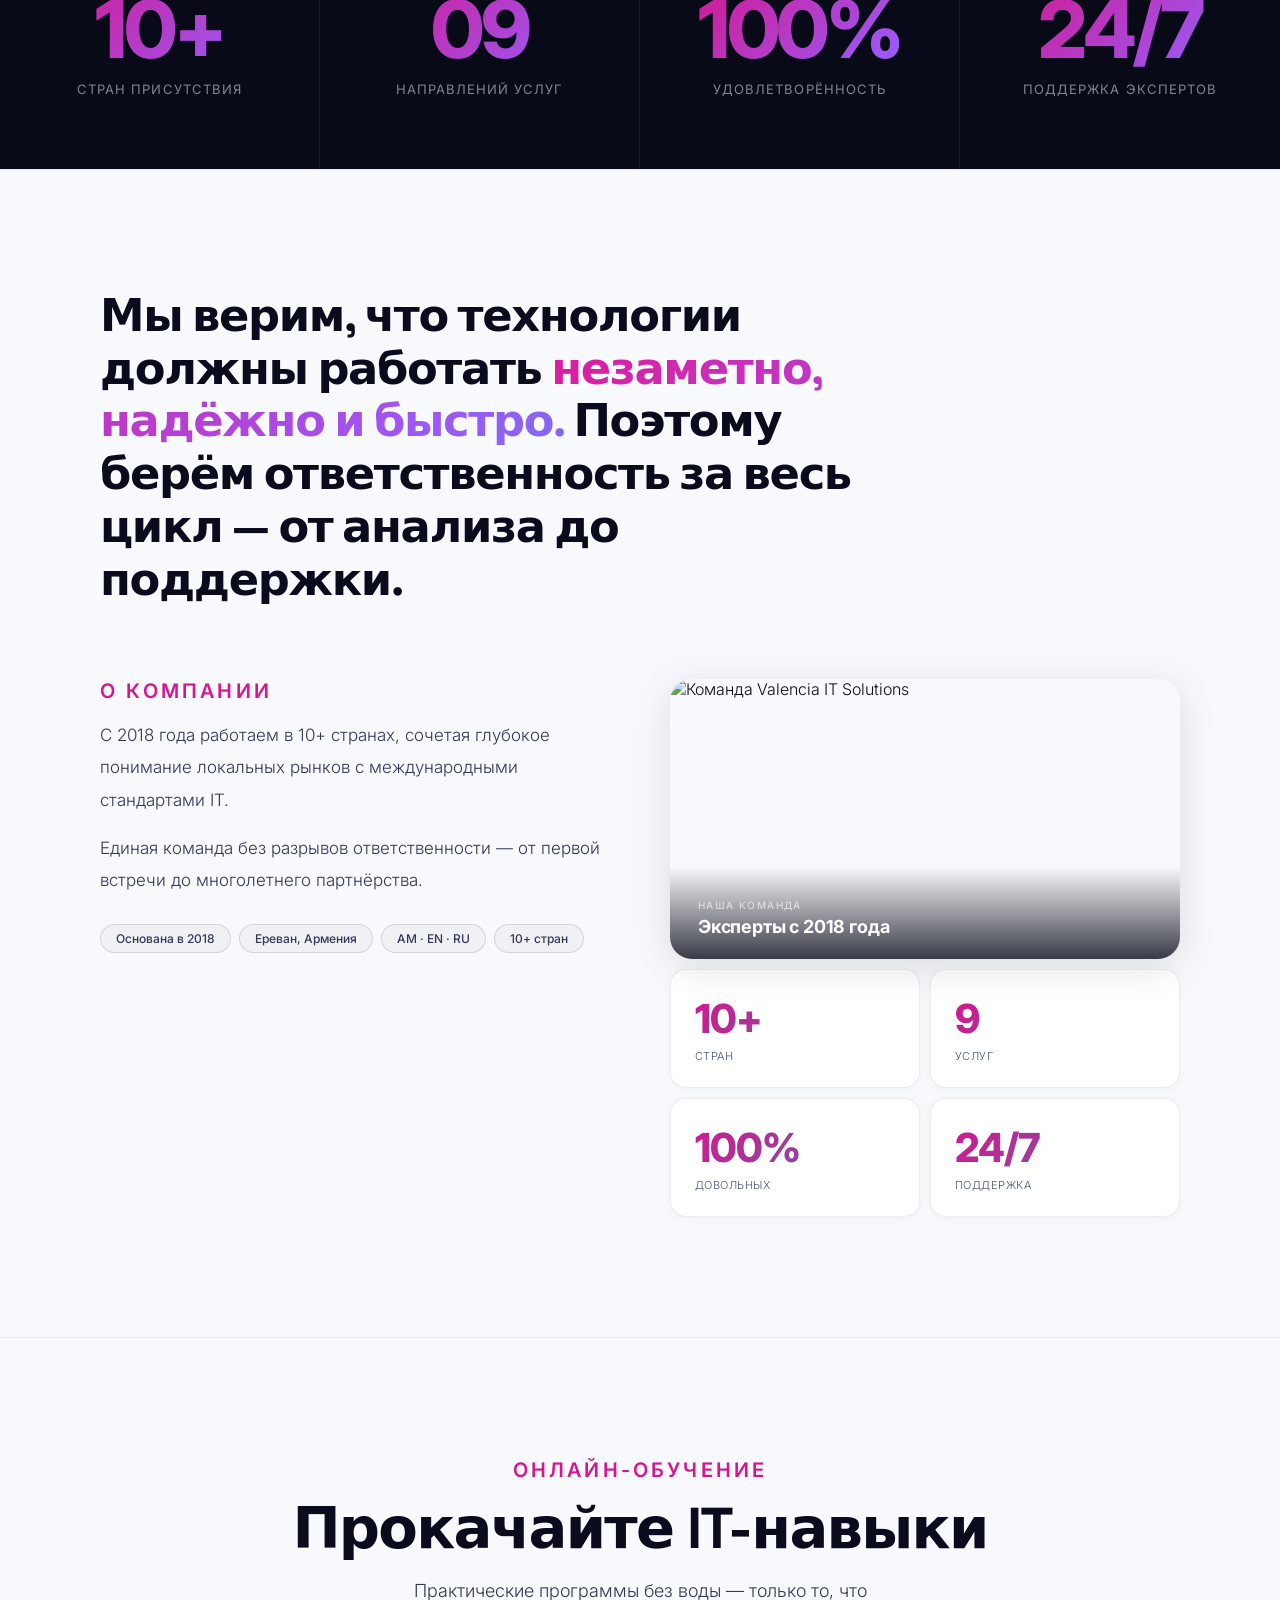
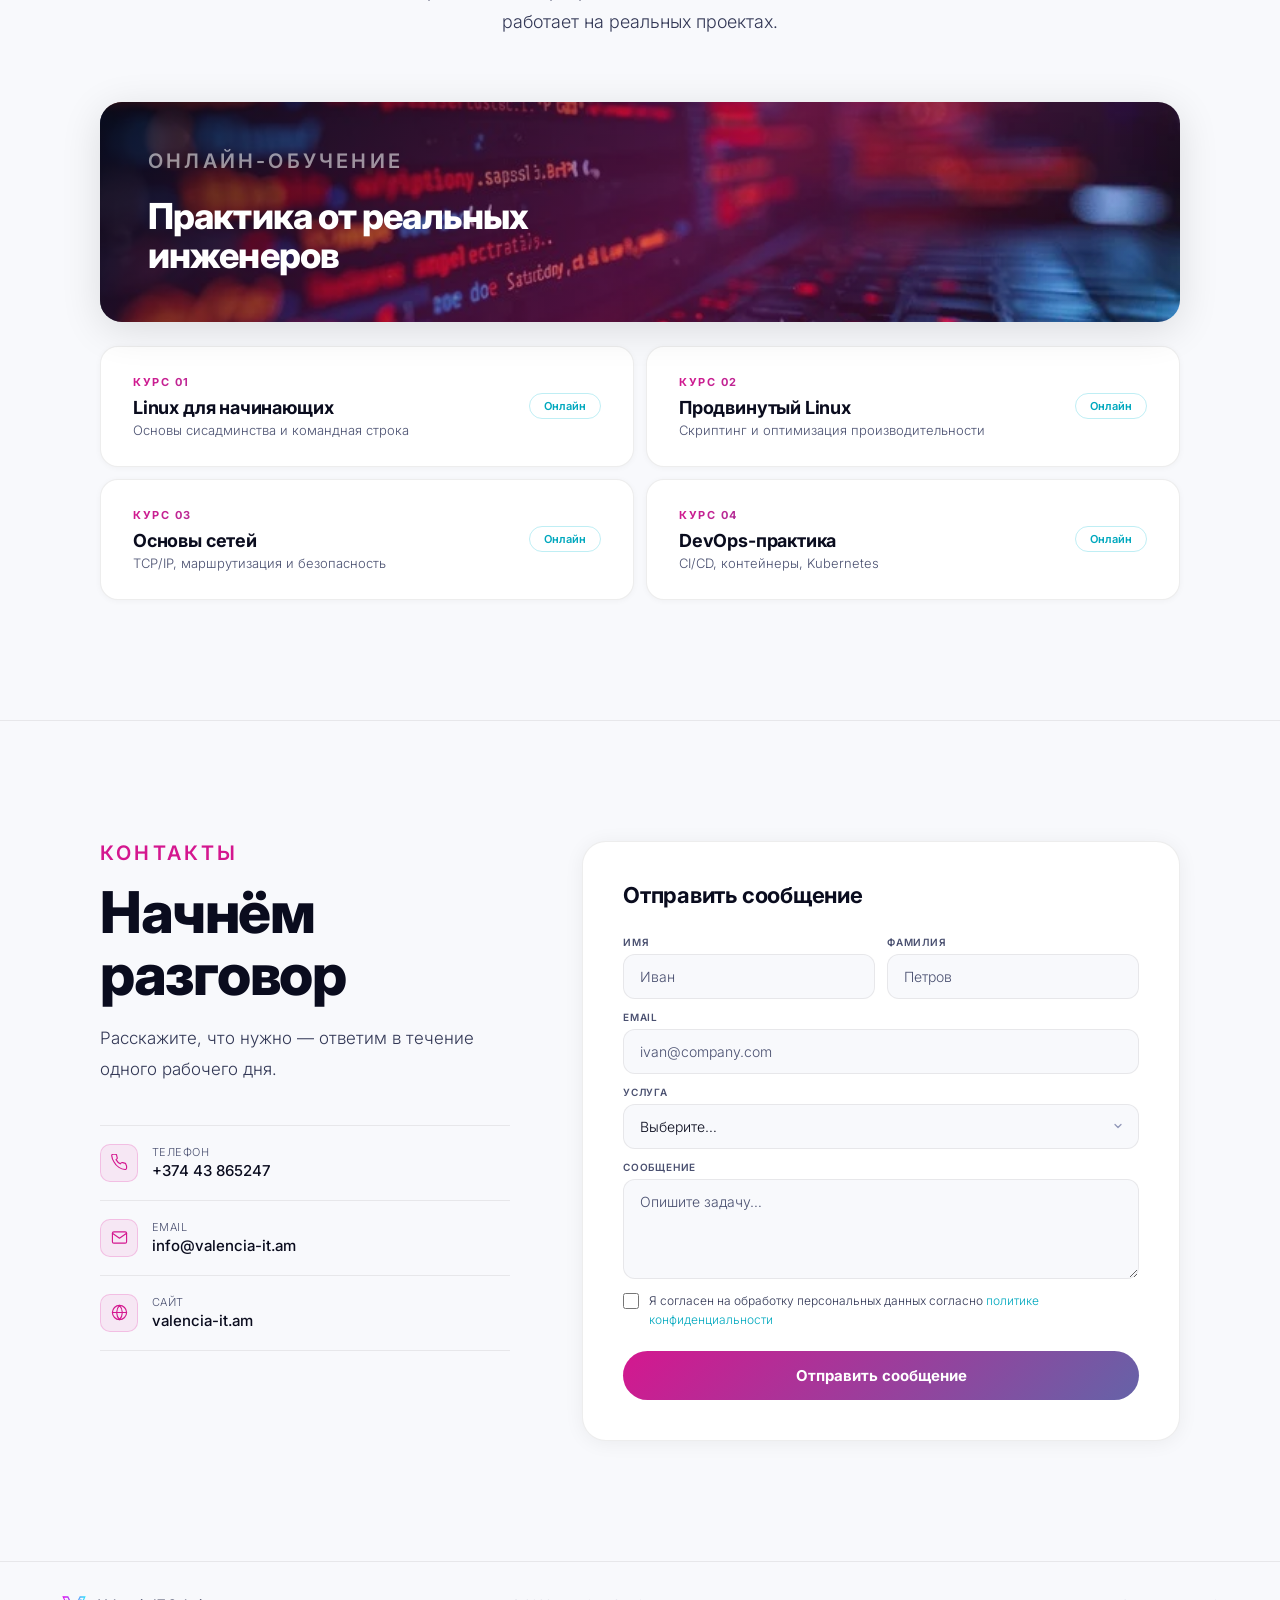
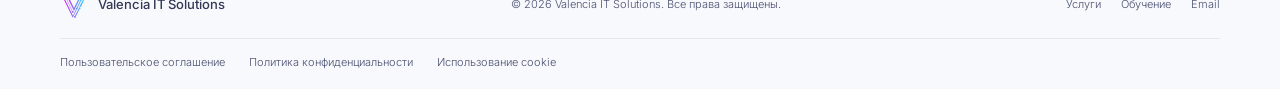
==== commit 1e5f84f5: "feat: update fonts, add partner logos marquee, darken gray text" ====
--- a/index.html
+++ b/index.html
@@ -14,7 +14,8 @@
   <meta property="og:image:height" content="630"/>
   <meta name="description" content="Технологии, которые меняют всё. IT-инфраструктура, облако, DevOps и безопасность для вашего бизнеса."/>
   <link rel="preconnect" href="https://fonts.googleapis.com"/>
-  <link href="https://fonts.googleapis.com/css2?family=Inter:wght@300;400;500;600;700;800&display=swap" rel="stylesheet"/>
+  <link rel="preconnect" href="https://fonts.gstatic.com" crossorigin/>
+  <link href="https://fonts.googleapis.com/css2?family=Inter:wght@300;400;500;600;700;800&family=Space+Grotesk:wght@600;700;800&family=Orbitron:wght@700&display=swap" rel="stylesheet"/>
   <link rel="icon" href="favicon.svg" type="image/svg+xml"/>
   <link rel="stylesheet" href="style.css"/>
   <noscript><style>.r,.r2{opacity:1!important;transform:none!important}</style></noscript>
@@ -54,6 +55,13 @@
     <a href="#about">О нас</a>
     <a href="#training">Обучение</a>
     <a href="#contact">Контакты</a>
+    <div class="lang-sw">
+      <a href="index.html" class="active">RU</a>
+      <span class="lang-sep">·</span>
+      <a href="en.html">EN</a>
+      <span class="lang-sep">·</span>
+      <a href="am.html">AM</a>
+    </div>
     <a href="#contact" class="nav-cta">Начать проект</a>
   </div>
 </nav>
@@ -109,6 +117,54 @@
     <div class="hs"><div class="hs-n gt">24/7</div><div class="hs-l">поддержка</div></div>
   </div>
 
+</section>
+
+<!-- PARTNERS MARQUEE -->
+<section id="partners">
+  <div class="partners-head">
+    <span class="partners-lbl">Технологические партнёры</span>
+  </div>
+  <div class="partners-scroll">
+    <div class="partners-track">
+      <div class="p-logo"><img src="infrastructure_logos/cisco.png" alt="Cisco"/></div>
+      <div class="p-logo"><img src="infrastructure_logos/vmware.jpg" alt="VMware"/></div>
+      <div class="p-logo"><img src="infrastructure_logos/aws.jpg" alt="AWS"/></div>
+      <div class="p-logo"><img src="infrastructure_logos/oracle.png" alt="Oracle"/></div>
+      <div class="p-logo"><img src="infrastructure_logos/veeam.png" alt="Veeam"/></div>
+      <div class="p-logo"><img src="infrastructure_logos/paloalto.webp" alt="Palo Alto Networks"/></div>
+      <div class="p-logo"><img src="infrastructure_logos/dell-emc.jpg" alt="Dell EMC"/></div>
+      <div class="p-logo"><img src="infrastructure_logos/veritas.png" alt="Veritas"/></div>
+      <div class="p-logo"><img src="infrastructure_logos/juniper.png" alt="Juniper Networks"/></div>
+      <div class="p-logo"><img src="infrastructure_logos/lenovo.png" alt="Lenovo"/></div>
+      <div class="p-logo"><img src="infrastructure_logos/redhat.jpg" alt="Red Hat"/></div>
+      <div class="p-logo"><img src="infrastructure_logos/grafana.png" alt="Grafana"/></div>
+      <div class="p-logo"><img src="infrastructure_logos/postgresql.png" alt="PostgreSQL"/></div>
+      <div class="p-logo"><img src="infrastructure_logos/dynatrace.png" alt="Dynatrace"/></div>
+      <div class="p-logo"><img src="infrastructure_logos/ansible.png" alt="Ansible"/></div>
+      <div class="p-logo"><img src="infrastructure_logos/kubernetes.jpg" alt="Kubernetes"/></div>
+      <div class="p-logo"><img src="infrastructure_logos/gitlab.jpg" alt="GitLab"/></div>
+      <div class="p-logo"><img src="infrastructure_logos/terraform.jpg" alt="Terraform"/></div>
+      <!-- duplicate for seamless loop -->
+      <div class="p-logo"><img src="infrastructure_logos/cisco.png" alt="Cisco"/></div>
+      <div class="p-logo"><img src="infrastructure_logos/vmware.jpg" alt="VMware"/></div>
+      <div class="p-logo"><img src="infrastructure_logos/aws.jpg" alt="AWS"/></div>
+      <div class="p-logo"><img src="infrastructure_logos/oracle.png" alt="Oracle"/></div>
+      <div class="p-logo"><img src="infrastructure_logos/veeam.png" alt="Veeam"/></div>
+      <div class="p-logo"><img src="infrastructure_logos/paloalto.webp" alt="Palo Alto Networks"/></div>
+      <div class="p-logo"><img src="infrastructure_logos/dell-emc.jpg" alt="Dell EMC"/></div>
+      <div class="p-logo"><img src="infrastructure_logos/veritas.png" alt="Veritas"/></div>
+      <div class="p-logo"><img src="infrastructure_logos/juniper.png" alt="Juniper Networks"/></div>
+      <div class="p-logo"><img src="infrastructure_logos/lenovo.png" alt="Lenovo"/></div>
+      <div class="p-logo"><img src="infrastructure_logos/redhat.jpg" alt="Red Hat"/></div>
+      <div class="p-logo"><img src="infrastructure_logos/grafana.png" alt="Grafana"/></div>
+      <div class="p-logo"><img src="infrastructure_logos/postgresql.png" alt="PostgreSQL"/></div>
+      <div class="p-logo"><img src="infrastructure_logos/dynatrace.png" alt="Dynatrace"/></div>
+      <div class="p-logo"><img src="infrastructure_logos/ansible.png" alt="Ansible"/></div>
+      <div class="p-logo"><img src="infrastructure_logos/kubernetes.jpg" alt="Kubernetes"/></div>
+      <div class="p-logo"><img src="infrastructure_logos/gitlab.jpg" alt="GitLab"/></div>
+      <div class="p-logo"><img src="infrastructure_logos/terraform.jpg" alt="Terraform"/></div>
+    </div>
+  </div>
 </section>
 
 <!-- SERVICES -->
@@ -338,12 +394,12 @@
       <div class="form-box r" style="transition-delay:.14s">
         <div class="form-t">Отправить сообщение</div>
         <div class="f2">
-          <div class="ff"><label>Имя</label><input type="text" placeholder="Иван"/></div>
-          <div class="ff"><label>Фамилия</label><input type="text" placeholder="Петров"/></div>
-        </div>
-        <div class="ff"><label>Email</label><input type="email" placeholder="ivan@company.com"/></div>
+          <div class="ff"><label>Имя</label><input type="text" name="name" placeholder="Иван"/></div>
+          <div class="ff"><label>Фамилия</label><input type="text" name="surname" placeholder="Петров"/></div>
+        </div>
+        <div class="ff"><label>Email</label><input type="email" name="email" placeholder="ivan@company.com"/></div>
         <div class="ff"><label>Услуга</label>
-          <select>
+          <select name="service">
             <option value="">Выберите…</option>
             <option>Инфраструктура и бэкап</option>
             <option>Базы данных</option>
@@ -356,7 +412,7 @@
             <option>Другое</option>
           </select>
         </div>
-        <div class="ff"><label>Сообщение</label><textarea placeholder="Опишите задачу…"></textarea></div>
+        <div class="ff"><label>Сообщение</label><textarea name="message" placeholder="Опишите задачу…"></textarea></div>
         <div class="consent-wrap">
           <input type="checkbox" id="consent" required/>
           <label for="consent">Я согласен на обработку персональных данных согласно <a href="privacy.html">политике конфиденциальности</a></label>
--- a/style.css
+++ b/style.css
@@ -5,8 +5,8 @@
   --b1:   rgba(0,0,0,.07);
   --b2:   rgba(0,0,0,.12);
   --t:    #0a0c1e;
-  --m:    #9298b8;
-  --mid:  #5a607e;
+  --m:    #4a5070;
+  --mid:  #333856;
   --pk:   #d4178f;
   --cy:   #00a8be;
   --mx:   50%; --my: 50%;
@@ -56,16 +56,22 @@
 
 /* ── NAV ── */
 nav{
-  position:sticky;top:0;z-index:200;
+  position:sticky;top:0;z-index:1000;
   padding:0 60px;
   background:rgba(248,249,252,.85);
   backdrop-filter:blur(28px);
-  border-bottom:1px solid var(--b1);
 }
 .nav-row{height:96px;display:flex;align-items:center;justify-content:space-between}
 .nav-logo{display:flex;align-items:center;gap:12px;text-decoration:none}
 .nav-logo img{height:76px;transform:translateY(-8px)}
-.nav-logo-t{font-size:20px;font-weight:600;color:var(--t)}
+.nav-logo-t{
+  font-size:20px;font-weight:700;
+  font-family:'Orbitron',system-ui,sans-serif;
+  background:linear-gradient(135deg,#e801ef 0%,#a855f7 50%,#27e7fe 100%);
+  background-size:200% 200%;animation:gshift 6s ease infinite;
+  -webkit-background-clip:text;-webkit-text-fill-color:transparent;background-clip:text;
+  letter-spacing:-.01em;
+}
 .nav-links{display:flex}
 .nav-links a{font-size:32px;font-weight:500;font-family:system-ui,-apple-system,'Helvetica Neue',sans-serif;color:var(--t);text-decoration:none;padding:8px 20px;transition:color .15s}
 .nav-links a:hover{color:var(--t)}
@@ -102,6 +108,8 @@
 }
 .nav-mobile a:last-child{border-bottom:none}
 .nav-mobile a:hover{color:var(--t)}
+.nav-mobile .lang-sw{display:flex;padding:13px 0;border-bottom:1px solid var(--b1)}
+.nav-mobile .lang-sw a{font-size:15px;font-weight:600;padding:0;border-bottom:none}
 .nav-mobile .nav-cta{
   display:block;text-align:center;margin-top:10px;
   border-bottom:none;padding:13px 22px;
@@ -183,8 +191,9 @@
 @keyframes fadeup{from{opacity:0;transform:translateY(20px)}to{opacity:1;transform:translateY(0)}}
 
 .hero-h{
-  font-size:clamp(56px,8vw,130px);font-weight:800;
-  letter-spacing:-.04em;line-height:1.0;
+  font-size:clamp(32px,9vw,130px);font-weight:800;
+  font-family:'Space Grotesk',system-ui,sans-serif;
+  letter-spacing:-.05em;line-height:.97;
   color:var(--t);margin-bottom:28px;
   opacity:0;animation:fadeup .9s .25s cubic-bezier(.16,1,.3,1) forwards;
 }
@@ -236,7 +245,8 @@
 }
 .sec-h{
   font-size:clamp(38px,4.5vw,64px);font-weight:800;
-  letter-spacing:-.025em;line-height:1.08;
+  font-family:'Space Grotesk',system-ui,sans-serif;
+  letter-spacing:-.03em;line-height:1.06;
 }
 .sec-sub{font-size:18px;color:var(--mid);line-height:1.75;max-width:520px;margin:16px auto 0;font-weight:300}
 
@@ -304,6 +314,45 @@
 .bc-data .bc6-grid{position:relative;z-index:1;}
 .bc-data p{color:var(--t);}
 
+/* ── PARTNERS MARQUEE ── */
+#partners{
+  padding:56px 0 48px;
+  background:var(--s1);
+  border-top:1px solid var(--b1);
+  border-bottom:1px solid var(--b1);
+}
+.partners-head{text-align:center;margin-bottom:40px}
+.partners-lbl{
+  font-size:10px;font-weight:700;
+  letter-spacing:.2em;text-transform:uppercase;
+  color:var(--m);
+}
+.partners-scroll{position:relative;overflow:hidden}
+.partners-scroll::before,
+.partners-scroll::after{
+  content:'';position:absolute;
+  top:0;bottom:0;width:160px;z-index:2;pointer-events:none;
+}
+.partners-scroll::before{left:0;background:linear-gradient(to right,var(--s1) 0%,transparent 100%)}
+.partners-scroll::after{right:0;background:linear-gradient(to left,var(--s1) 0%,transparent 100%)}
+.partners-track{
+  display:flex;width:max-content;
+  align-items:center;
+  animation:ptick 40s linear infinite;
+}
+@keyframes ptick{from{transform:translateX(0)}to{transform:translateX(-50%)}}
+.p-logo{
+  display:flex;align-items:center;justify-content:center;
+  padding:0 52px;flex-shrink:0;
+}
+.p-logo img{
+  height:36px;width:auto;max-width:120px;
+  object-fit:contain;display:block;
+  filter:grayscale(1) opacity(.45);
+  transition:filter .3s ease;
+}
+.p-logo img:hover{filter:grayscale(0) opacity(1)}
+
 /* ── TECH TICKER ── */
 .dtick{padding:44px 0;border-top:1px solid var(--b1);border-bottom:1px solid var(--b1);overflow:hidden}
 .dtick-t{display:flex;width:max-content;animation:tick 24s linear infinite}
@@ -341,7 +390,8 @@
 #about{padding:120px 0;border-top:1px solid var(--b1)}
 .about-statement{
   font-size:clamp(28px,3.5vw,52px);font-weight:700;
-  letter-spacing:-.025em;line-height:1.2;
+  font-family:'Space Grotesk',system-ui,sans-serif;
+  letter-spacing:-.03em;line-height:1.18;
   color:var(--t);max-width:820px;margin-bottom:72px;
 }
 .about-grid{display:grid;grid-template-columns:1fr 1fr;gap:60px;align-items:start}
@@ -472,6 +522,44 @@
 .prv-sec a:hover{text-decoration:underline}
 .prv-sec p+p{margin-top:12px}
 
+/* ── SUBPAGE ── */
+.sp-hero{padding:32px 60px 0;max-width:1260px;margin:0 auto}
+.sp-breadcrumb{display:flex;align-items:center;flex-wrap:wrap;gap:5px;font-size:12px;color:var(--m);margin-bottom:12px}
+.sp-breadcrumb a{color:var(--m);text-decoration:none;transition:color .15s}
+.sp-breadcrumb a:hover{color:var(--t)}
+.sp-breadcrumb-sep{color:var(--b2)}
+.sp-page-title{font-size:clamp(26px,4vw,52px);font-weight:800;letter-spacing:-.025em;line-height:1.1;color:var(--t)}
+.sp-divider{border:none;border-top:1px solid var(--b1);margin:0}
+.sp-layout{max-width:1260px;margin:0 auto;padding:64px 60px 80px}
+.sp-layout.has-sidebar{display:grid;grid-template-columns:max-content 1fr;gap:56px;align-items:start}
+.sp-sidebar{position:sticky;top:128px;align-self:start;height:fit-content}
+.sp-sidebar-label{font-size:11px;font-weight:700;letter-spacing:.12em;text-transform:uppercase;color:var(--m);margin-bottom:12px}
+.sp-nav{display:flex;flex-direction:column;gap:2px}
+.sp-sub{display:block;font-size:15px;font-weight:500;color:var(--mid);text-decoration:none;padding:9px 14px;border-radius:8px;transition:color .15s,background .15s}
+.sp-sub:hover{color:var(--t);background:var(--s1)}
+.sp-sub.active{color:var(--t);background:var(--s1);font-weight:700}
+main{min-width:0}
+main img{max-width:100%;height:auto;border-radius:8px;display:block}
+main h2,main h3,main h4{font-weight:700;letter-spacing:-.015em;color:var(--t);margin:28px 0 10px;line-height:1.2}
+main h2{font-size:clamp(20px,2.5vw,30px)}
+main h3{font-size:18px}
+main p{font-size:16px;color:var(--mid);line-height:1.8;font-weight:300;margin-bottom:12px}
+main ul,main ol{padding-left:22px;font-size:16px;color:var(--mid);line-height:1.8;font-weight:300;margin-bottom:12px}
+main a{color:var(--cy);text-decoration:none}
+main a:hover{text-decoration:underline}
+main table{width:100%;border-collapse:collapse;font-size:14px;margin-bottom:20px}
+main table th,main table td{padding:10px 14px;border:1px solid var(--b1);text-align:left}
+main table th{font-weight:600;background:var(--s1)}
+
+/* ── PARTNERS ── */
+.partner-grid{display:grid;grid-template-columns:repeat(4,1fr);gap:16px;margin:32px 0}
+.partner-card{display:flex;flex-direction:column;align-items:center;justify-content:center;gap:14px;padding:24px 16px;background:var(--s1);border:1px solid var(--b1);border-radius:14px;text-decoration:none;color:inherit;transition:border-color .2s,box-shadow .2s,transform .22s;position:relative;z-index:0}
+.partner-card:hover{border-color:rgba(212,23,143,.35);box-shadow:0 8px 28px rgba(212,23,143,.09);transform:translateY(-3px)}
+.partner-logo{width:130px;height:52px;display:flex;align-items:center;justify-content:center;flex-shrink:0}
+.partner-logo img{width:100%;height:100%;object-fit:contain;display:block}
+.partner-name{font-size:13px;font-weight:700;color:var(--t);text-align:center;line-height:1.3}
+.partner-site{font-size:11px;color:var(--m);text-align:center;margin-top:-8px}
+
 /* ── FOOTER ── */
 footer{border-top:1px solid var(--b1);padding:28px 60px 20px}
 .footer-main{display:flex;justify-content:space-between;align-items:center;flex-wrap:wrap;gap:16px;padding-bottom:20px}
@@ -487,16 +575,30 @@
 .flinks a:hover{color:var(--mid)}
 
 /* ── RESPONSIVE ── */
+@media(max-width:1200px){
+  .nav-links a{font-size:20px;padding:6px 12px}
+}
 @media(max-width:900px){
+  .nav-links{display:none}
+  .nav-cta{display:none}
+  .lang-sw{display:none}
+  .nav-burger{display:flex}
+  .nav-mobile .lang-sw{display:flex}
   nav,footer{padding-left:28px;padding-right:28px}
   .w{padding:0 28px}
   #hero{padding-left:28px;padding-right:28px}
+  .sp-hero{padding:24px 28px 0}
+  .sp-layout,.sp-layout.has-sidebar{padding:32px 28px 60px;display:block}
+  .sp-sidebar{position:static !important;top:auto !important;z-index:0 !important;margin-bottom:28px}
   .bento{grid-template-columns:1fr 1fr}
   .b6,.b4,.b3,.b2{grid-column:span 2}
   .stats-wrap{grid-template-columns:1fr 1fr}
   .stat:nth-child(2){border-right:none}
   .stat:nth-child(3){border-top:1px solid rgba(255,255,255,.07)}
   .about-grid,.contact-grid{grid-template-columns:1fr;gap:48px}
+  .partner-grid{grid-template-columns:repeat(2,1fr);gap:10px}
+  .partner-card{padding:18px 12px;gap:10px}
+  .partner-logo{width:110px;height:44px}
   .tr-grid{grid-template-columns:1fr}
   .hero-stats{flex-wrap:wrap}
   .hs{flex:0 0 50%;border-right:none;border-bottom:1px solid var(--b1)}
@@ -507,11 +609,16 @@
   nav,footer{padding-left:18px;padding-right:18px}
   .w{padding:0 18px}
   #hero{padding:90px 18px 70px}
+  .sp-hero{padding:20px 18px 0}
+  .sp-layout,.sp-layout.has-sidebar{padding:24px 18px 48px}
   .nav-links{display:none}
   .nav-cta{display:none}
   .lang-sw{display:none}
   .nav-burger{display:flex}
   .bento{grid-template-columns:1fr}
+  .p-logo{padding:0 28px}
+  .p-logo img{height:28px}
+  .partners-scroll::before,.partners-scroll::after{width:60px}
   .b6,.b4,.b3,.b2{grid-column:span 1}
   .bc6-grid{grid-template-columns:1fr;gap:24px}
   .bc6-sep{display:none}
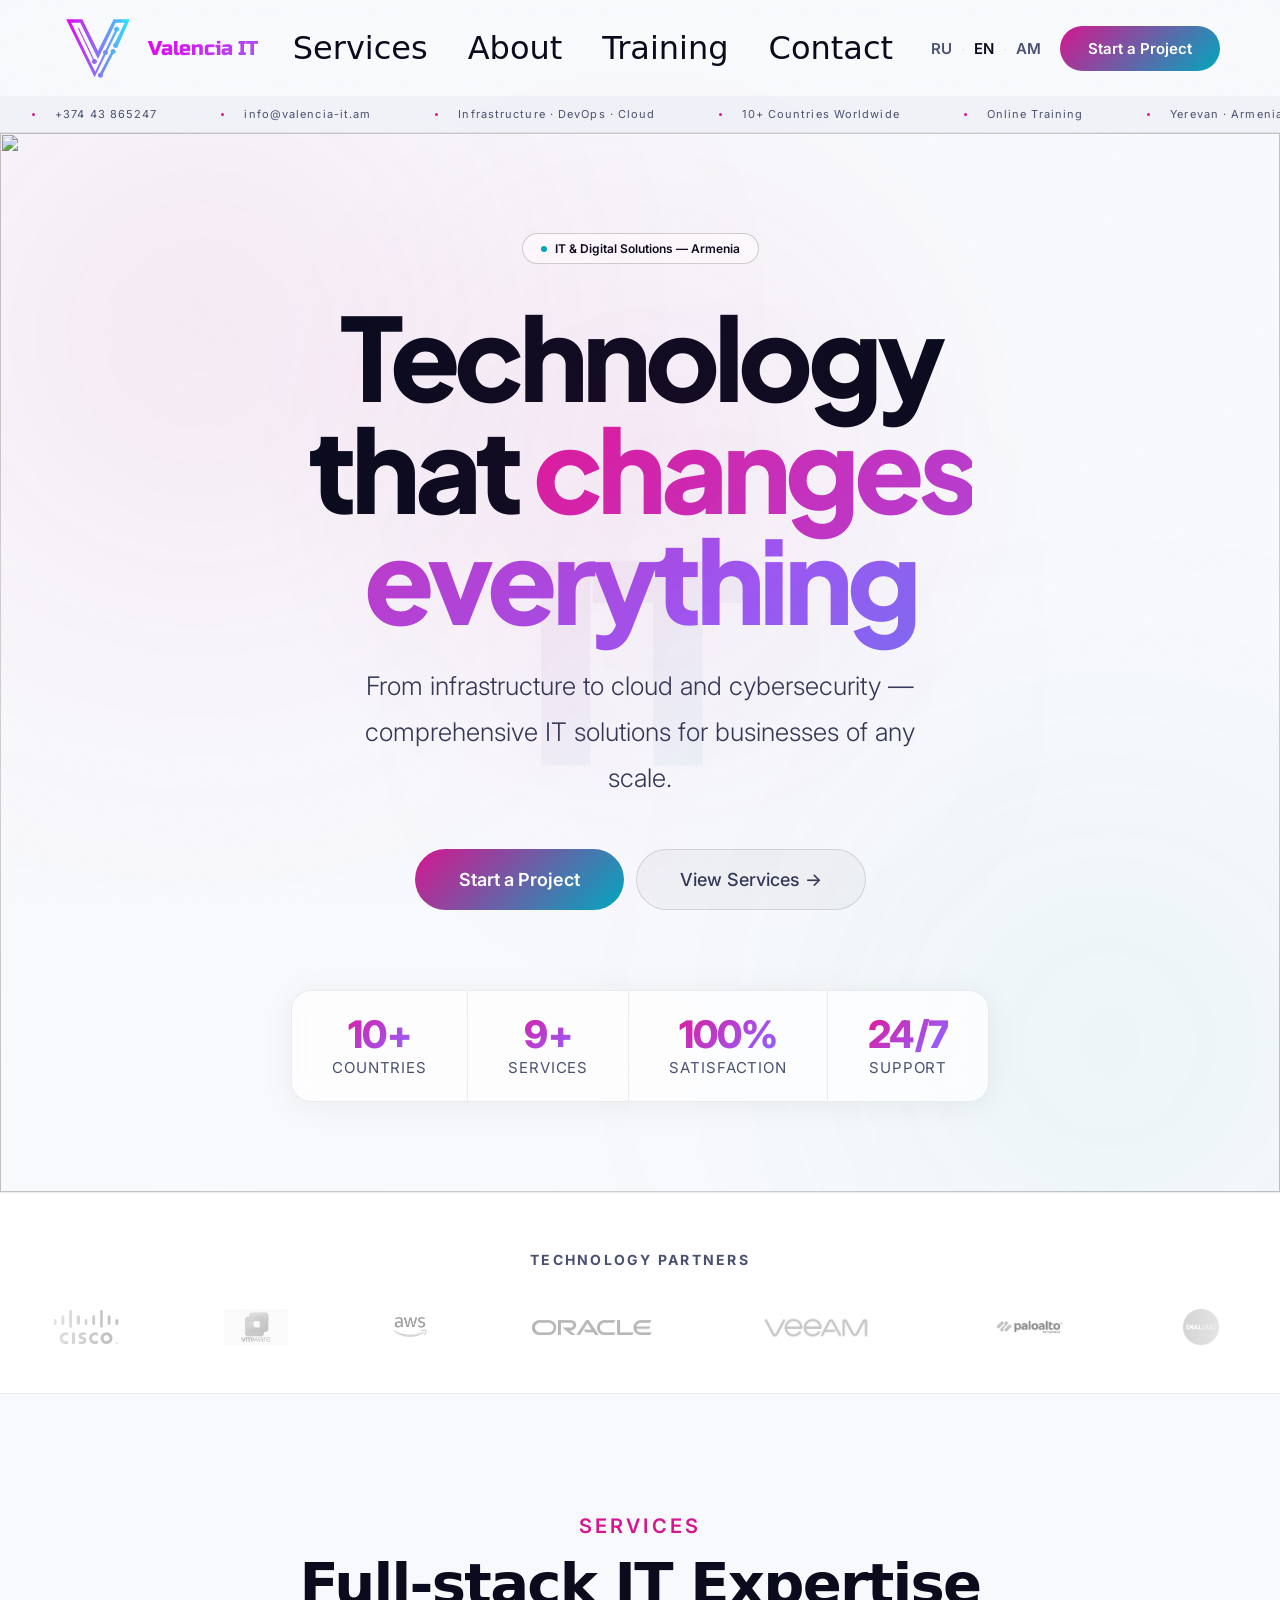
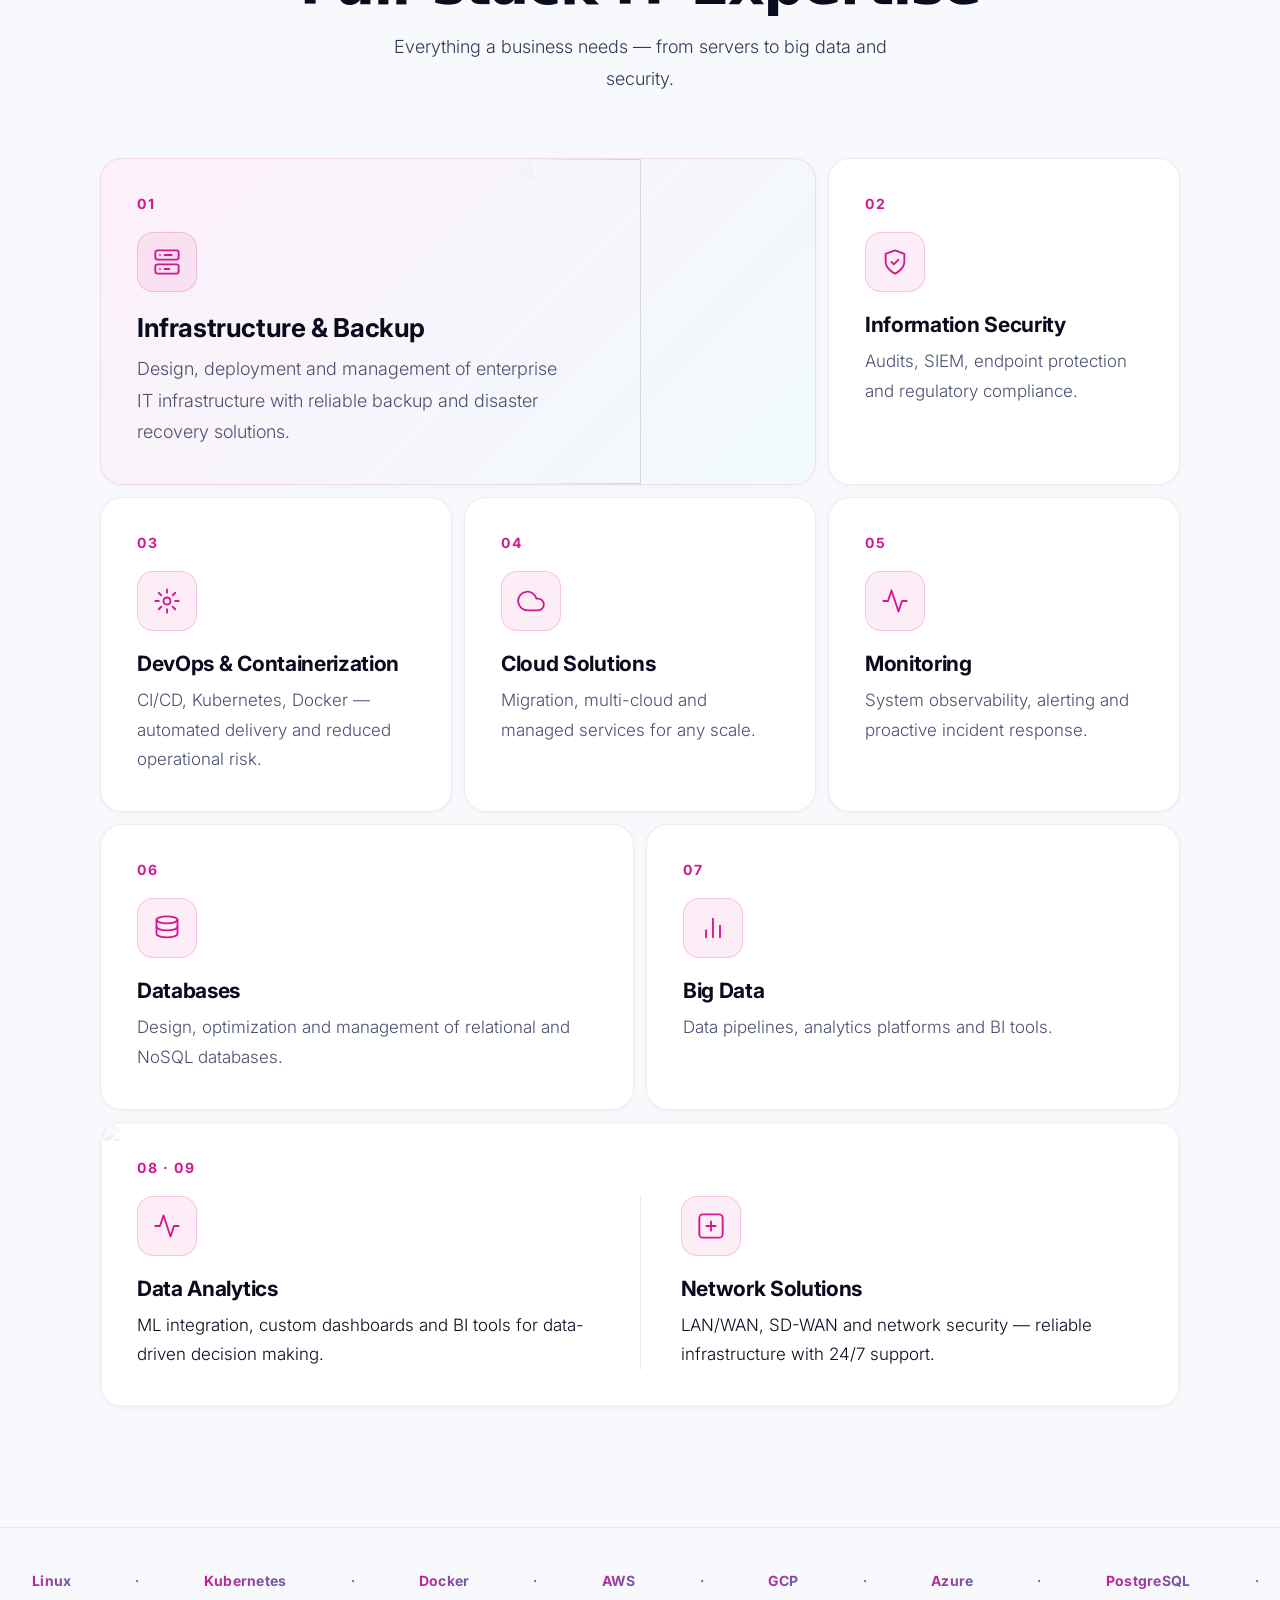
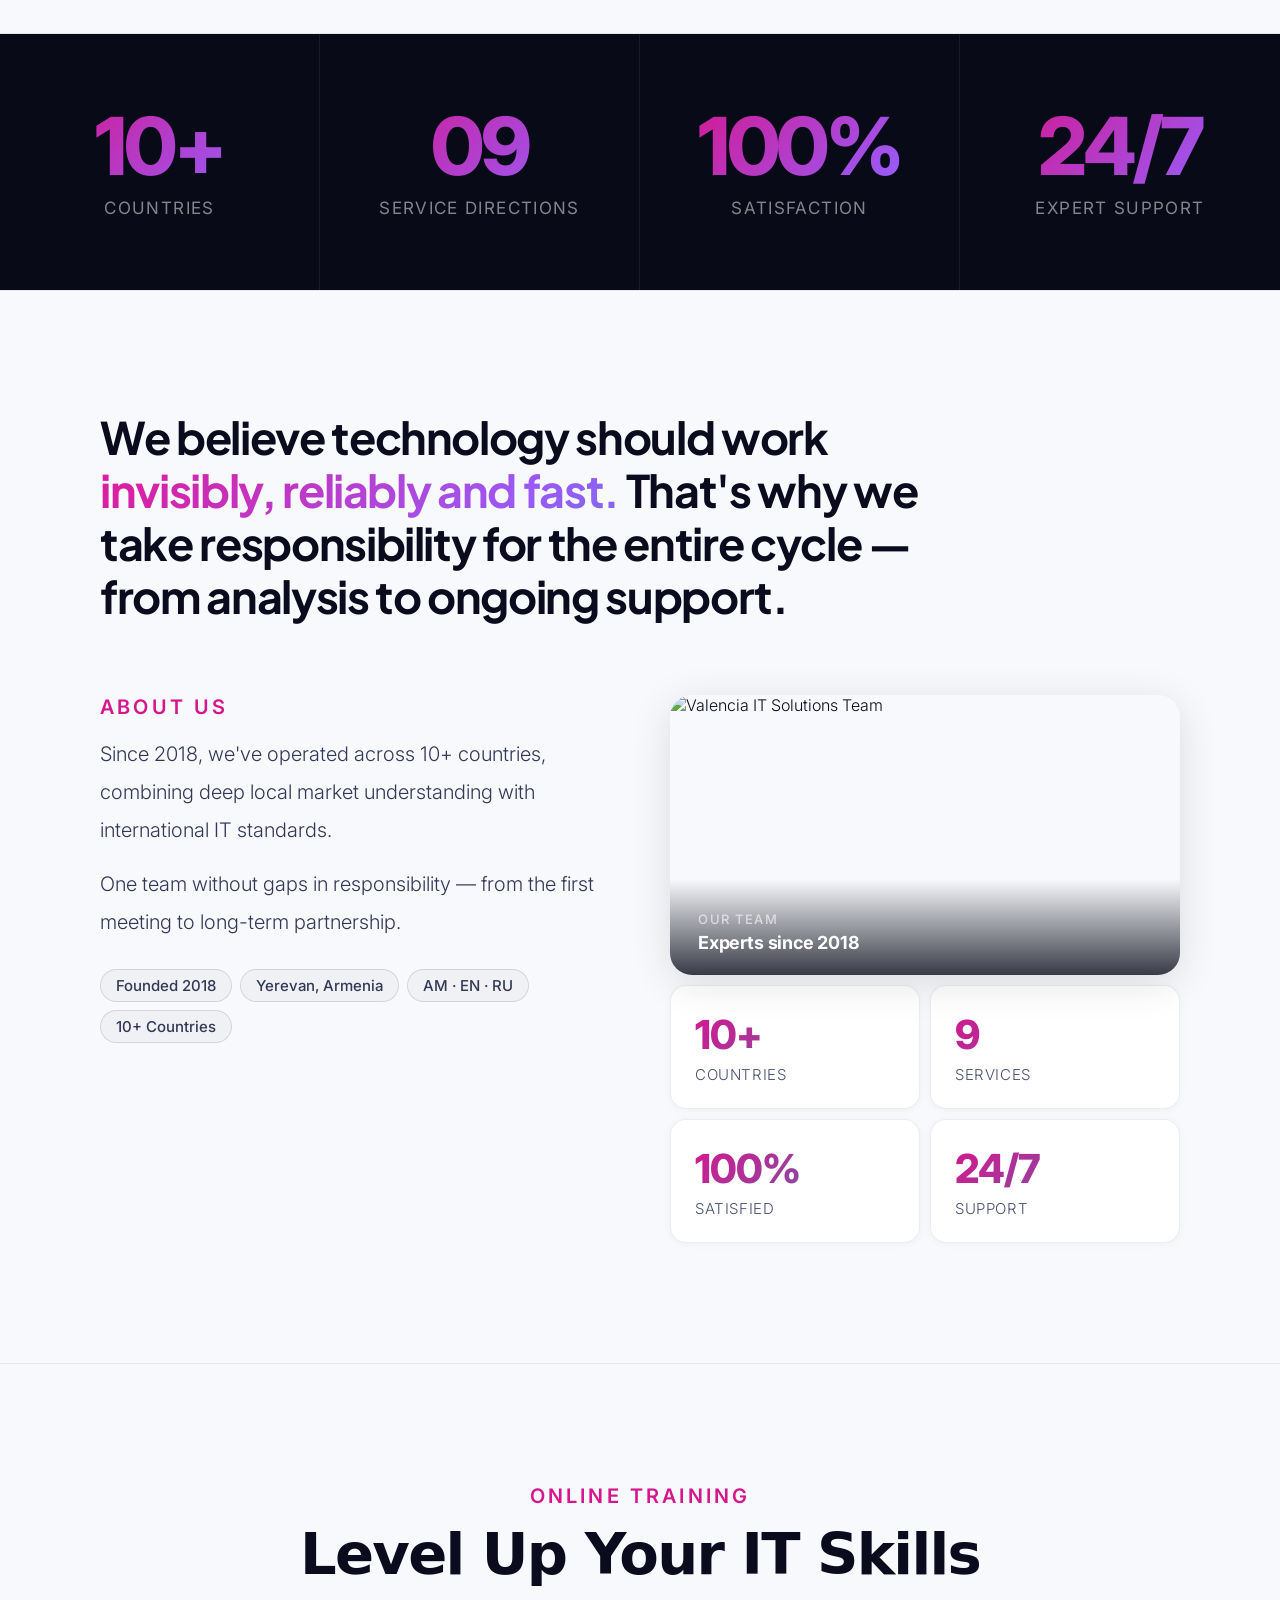
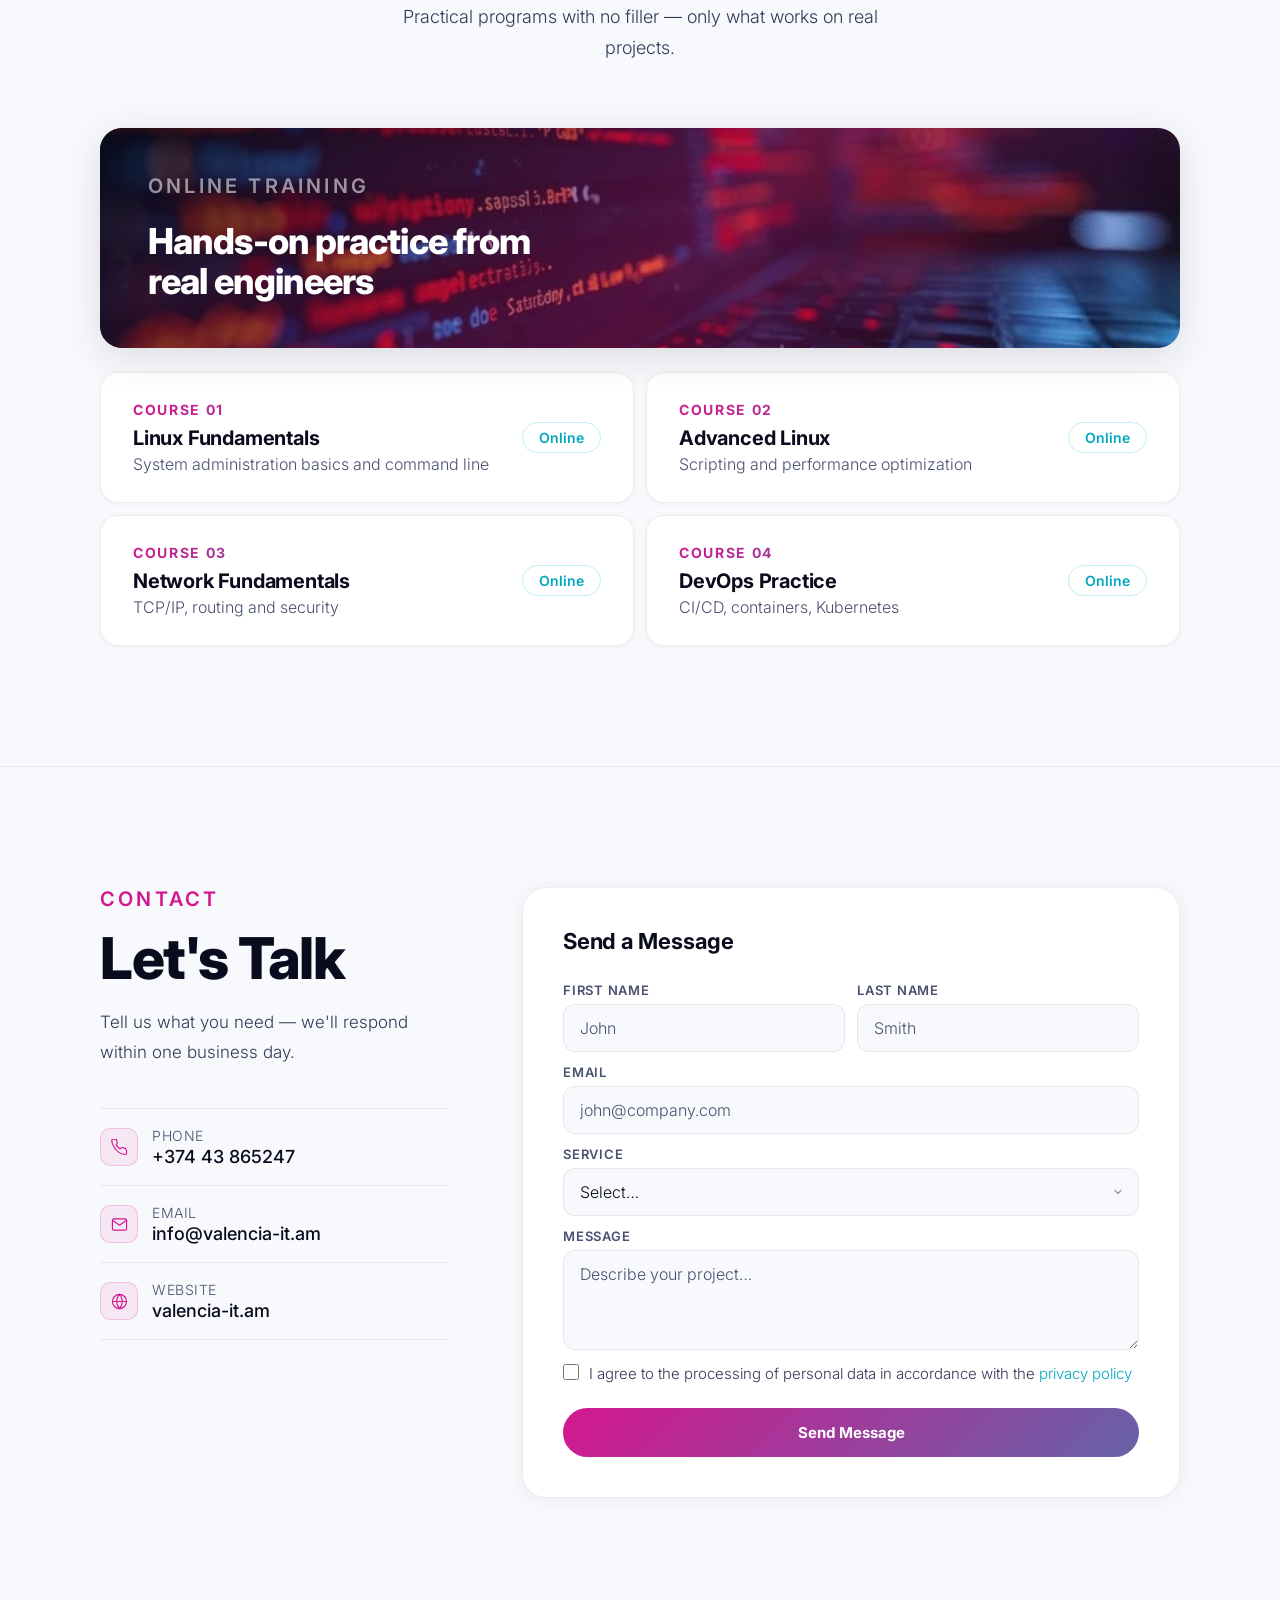
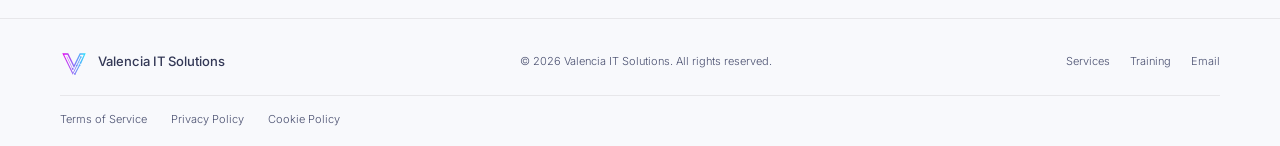
==== commit daace96f: "feat: switch hero font to Plus Jakarta Sans, scale up all small text sizes" ====
--- a/index.html
+++ b/index.html
@@ -1,21 +1,21 @@
 <!DOCTYPE html>
-<html lang="ru">
+<html lang="en">
 <head>
   <meta charset="UTF-8"/>
   <meta name="viewport" content="width=device-width, initial-scale=1"/>
   <title>Valencia IT Solutions</title>
+  <meta name="description" content="Technology that changes everything. IT infrastructure, cloud, DevOps and security for your business."/>
   <meta property="og:title" content="Valencia IT Solutions"/>
-  <meta property="og:description" content="IT-инфраструктура, облако, DevOps и кибербезопасность для вашего бизнеса."/>
-  <meta property="og:url" content="https://cycterna2222288888-ai.github.io/valencia-it/"/>
+  <meta property="og:description" content="IT infrastructure, cloud, DevOps and cybersecurity for your business."/>
+  <meta property="og:url" content="https://cycterna2222288888-ai.github.io/valencia-it/index.html"/>
   <meta property="og:type" content="website"/>
   <meta property="og:site_name" content="Valencia IT Solutions"/>
   <meta property="og:image" content="https://cycterna2222288888-ai.github.io/valencia-it/og_image.jpg"/>
   <meta property="og:image:width" content="1200"/>
   <meta property="og:image:height" content="630"/>
-  <meta name="description" content="Технологии, которые меняют всё. IT-инфраструктура, облако, DevOps и безопасность для вашего бизнеса."/>
   <link rel="preconnect" href="https://fonts.googleapis.com"/>
   <link rel="preconnect" href="https://fonts.gstatic.com" crossorigin/>
-  <link href="https://fonts.googleapis.com/css2?family=Inter:wght@300;400;500;600;700;800&family=Space+Grotesk:wght@600;700;800&family=Orbitron:wght@700&display=swap" rel="stylesheet"/>
+  <link href="https://fonts.googleapis.com/css2?family=Inter:wght@300;400;500;600;700;800&family=Plus+Jakarta+Sans:wght@700;800&family=Russo+One&display=swap" rel="stylesheet"/>
   <link rel="icon" href="favicon.svg" type="image/svg+xml"/>
   <link rel="stylesheet" href="style.css"/>
   <noscript><style>.r,.r2{opacity:1!important;transform:none!important}</style></noscript>
@@ -31,38 +31,38 @@
       <span class="nav-logo-t">Valencia IT</span>
     </a>
     <div class="nav-links">
-      <a href="#services">Услуги</a>
-      <a href="#about">О нас</a>
-      <a href="#training">Обучение</a>
-      <a href="#contact">Контакты</a>
+      <a href="#services">Services</a>
+      <a href="#about">About</a>
+      <a href="#training">Training</a>
+      <a href="#contact">Contact</a>
     </div>
     <div class="nav-actions">
       <div class="lang-sw">
-        <a href="index.html" class="active">RU</a>
+        <a href="ru.html">RU</a>
         <span class="lang-sep">·</span>
-        <a href="en.html">EN</a>
+        <a href="index.html" class="active">EN</a>
         <span class="lang-sep">·</span>
         <a href="am.html">AM</a>
       </div>
-      <a href="#contact" class="nav-cta">Начать проект</a>
-      <button class="nav-burger" id="burger" aria-label="Меню">
+      <a href="#contact" class="nav-cta">Start a Project</a>
+      <button class="nav-burger" id="burger" aria-label="Menu">
         <span></span><span></span><span></span>
       </button>
     </div>
   </div>
   <div class="nav-mobile" id="navMobile">
-    <a href="#services">Услуги</a>
-    <a href="#about">О нас</a>
-    <a href="#training">Обучение</a>
-    <a href="#contact">Контакты</a>
+    <a href="#services">Services</a>
+    <a href="#about">About</a>
+    <a href="#training">Training</a>
+    <a href="#contact">Contact</a>
     <div class="lang-sw">
-      <a href="index.html" class="active">RU</a>
+      <a href="ru.html">RU</a>
       <span class="lang-sep">·</span>
-      <a href="en.html">EN</a>
+      <a href="index.html" class="active">EN</a>
       <span class="lang-sep">·</span>
       <a href="am.html">AM</a>
     </div>
-    <a href="#contact" class="nav-cta">Начать проект</a>
+    <a href="#contact" class="nav-cta">Start a Project</a>
   </div>
 </nav>
 
@@ -71,16 +71,16 @@
   <div class="ticker-t">
     <div class="ticker-i"><span class="ticker-dot"></span>+374 43 865247</div>
     <div class="ticker-i"><span class="ticker-dot"></span>info@valencia-it.am</div>
-    <div class="ticker-i"><span class="ticker-dot"></span>Инфраструктура · DevOps · Облако</div>
-    <div class="ticker-i"><span class="ticker-dot"></span>10+ стран присутствия</div>
-    <div class="ticker-i"><span class="ticker-dot"></span>Обучение онлайн</div>
-    <div class="ticker-i"><span class="ticker-dot"></span>Ереван · Армения</div>
+    <div class="ticker-i"><span class="ticker-dot"></span>Infrastructure · DevOps · Cloud</div>
+    <div class="ticker-i"><span class="ticker-dot"></span>10+ Countries Worldwide</div>
+    <div class="ticker-i"><span class="ticker-dot"></span>Online Training</div>
+    <div class="ticker-i"><span class="ticker-dot"></span>Yerevan · Armenia</div>
     <div class="ticker-i"><span class="ticker-dot"></span>+374 43 865247</div>
     <div class="ticker-i"><span class="ticker-dot"></span>info@valencia-it.am</div>
-    <div class="ticker-i"><span class="ticker-dot"></span>Инфраструктура · DevOps · Облако</div>
-    <div class="ticker-i"><span class="ticker-dot"></span>10+ стран присутствия</div>
-    <div class="ticker-i"><span class="ticker-dot"></span>Обучение онлайн</div>
-    <div class="ticker-i"><span class="ticker-dot"></span>Ереван · Армения</div>
+    <div class="ticker-i"><span class="ticker-dot"></span>Infrastructure · DevOps · Cloud</div>
+    <div class="ticker-i"><span class="ticker-dot"></span>10+ Countries Worldwide</div>
+    <div class="ticker-i"><span class="ticker-dot"></span>Online Training</div>
+    <div class="ticker-i"><span class="ticker-dot"></span>Yerevan · Armenia</div>
   </div>
 </div>
 
@@ -94,35 +94,36 @@
 
   <div class="hero-chip">
     <span class="chip-dot"></span>
-    IT &amp; Digital Solutions — Армения
+    IT &amp; Digital Solutions — Armenia
   </div>
 
   <h1 class="hero-h">
-    Технологии,<br/>которые <span class="gt">меняют всё</span>
+    Technology<br/>that <span class="gt">changes everything</span>
   </h1>
 
   <p class="hero-sub">
-    От инфраструктуры до облака и кибербезопасности — комплексные IT-решения для бизнеса любого масштаба.
+    From infrastructure to cloud and cybersecurity — comprehensive IT solutions for businesses of any scale.
   </p>
 
   <div class="hero-btns">
-    <a href="#contact" class="btn-grad">Начать проект</a>
-    <a href="#services" class="btn-ghost">Смотреть услуги →</a>
+    <a href="#contact" class="btn-grad">Start a Project</a>
+    <a href="#services" class="btn-ghost">View Services →</a>
   </div>
 
   <div class="hero-stats">
-    <div class="hs"><div class="hs-n gt" data-count="10">0</div><div class="hs-l">стран</div></div>
-    <div class="hs"><div class="hs-n gt" data-count="9">0</div><div class="hs-l">услуг</div></div>
-    <div class="hs"><div class="hs-n gt">100%</div><div class="hs-l">удовлетворённость</div></div>
-    <div class="hs"><div class="hs-n gt">24/7</div><div class="hs-l">поддержка</div></div>
-  </div>
-
+    <div class="hs"><div class="hs-n gt" data-count="10">0</div><div class="hs-l">Countries</div></div>
+    <div class="hs"><div class="hs-n gt" data-count="9">0</div><div class="hs-l">Services</div></div>
+    <div class="hs"><div class="hs-n gt">100%</div><div class="hs-l">Satisfaction</div></div>
+    <div class="hs"><div class="hs-n gt">24/7</div><div class="hs-l">Support</div></div>
+  </div>
+
+  </div>
 </section>
 
 <!-- PARTNERS MARQUEE -->
 <section id="partners">
   <div class="partners-head">
-    <span class="partners-lbl">Технологические партнёры</span>
+    <span class="partners-lbl">Technology Partners</span>
   </div>
   <div class="partners-scroll">
     <div class="partners-track">
@@ -144,7 +145,6 @@
       <div class="p-logo"><img src="infrastructure_logos/kubernetes.jpg" alt="Kubernetes"/></div>
       <div class="p-logo"><img src="infrastructure_logos/gitlab.jpg" alt="GitLab"/></div>
       <div class="p-logo"><img src="infrastructure_logos/terraform.jpg" alt="Terraform"/></div>
-      <!-- duplicate for seamless loop -->
       <div class="p-logo"><img src="infrastructure_logos/cisco.png" alt="Cisco"/></div>
       <div class="p-logo"><img src="infrastructure_logos/vmware.jpg" alt="VMware"/></div>
       <div class="p-logo"><img src="infrastructure_logos/aws.jpg" alt="AWS"/></div>
@@ -171,9 +171,9 @@
 <section id="services">
   <div class="w">
     <div class="sec-head r">
-      <span class="eyebrow">Услуги</span>
-      <h2 class="sec-h">Полный стек IT-экспертизы</h2>
-      <p class="sec-sub">Всё, что нужно бизнесу — от серверов до больших данных и безопасности.</p>
+      <span class="eyebrow">Services</span>
+      <h2 class="sec-h">Full-stack IT Expertise</h2>
+      <p class="sec-sub">Everything a business needs — from servers to big data and security.</p>
     </div>
     <div class="bento">
 
@@ -183,8 +183,8 @@
         <div class="bc-ico">
           <svg width="24" height="24" viewBox="0 0 24 24" fill="none" stroke="currentColor" stroke-width="1.5" stroke-linecap="round" stroke-linejoin="round"><rect x="2" y="2" width="20" height="8" rx="2"/><rect x="2" y="14" width="20" height="8" rx="2"/><line x1="6" y1="6" x2="6.01" y2="6"/><line x1="6" y1="18" x2="6.01" y2="18"/><line x1="10" y1="6" x2="16" y2="6"/><line x1="10" y1="18" x2="14" y2="18"/></svg>
         </div>
-        <h3>Инфраструктура и резервное копирование</h3>
-        <p>Проектирование, развёртывание и сопровождение корпоративной IT-инфраструктуры с надёжными решениями для резервного копирования и аварийного восстановления.</p>
+        <h3>Infrastructure &amp; Backup</h3>
+        <p>Design, deployment and management of enterprise IT infrastructure with reliable backup and disaster recovery solutions.</p>
       </div>
 
       <div class="bc b2 r" style="transition-delay:.06s">
@@ -192,8 +192,8 @@
         <div class="bc-ico">
           <svg width="24" height="24" viewBox="0 0 24 24" fill="none" stroke="currentColor" stroke-width="1.5" stroke-linecap="round" stroke-linejoin="round"><path d="M12 22s8-4 8-10V5l-8-3-8 3v7c0 6 8 10 8 10z"/><path d="M9 12l2 2 4-4"/></svg>
         </div>
-        <h3>Информационная безопасность</h3>
-        <p>Аудит, SIEM, защита конечных точек и соответствие нормативным требованиям.</p>
+        <h3>Information Security</h3>
+        <p>Audits, SIEM, endpoint protection and regulatory compliance.</p>
       </div>
 
       <div class="bc b2 r" style="transition-delay:.05s">
@@ -201,8 +201,8 @@
         <div class="bc-ico">
           <svg width="24" height="24" viewBox="0 0 24 24" fill="none" stroke="currentColor" stroke-width="1.5" stroke-linecap="round" stroke-linejoin="round"><circle cx="12" cy="12" r="3"/><path d="M12 2v3m0 14v3M2 12h3m14 0h3m-2.93-7.07-2.12 2.12M7.05 16.95l-2.12 2.12M19.07 19.07l-2.12-2.12M7.05 7.05 4.93 4.93"/></svg>
         </div>
-        <h3>DevOps и контейнеризация</h3>
-        <p>CI/CD, Kubernetes, Docker — автоматизируем поставку, снижаем операционные риски.</p>
+        <h3>DevOps &amp; Containerization</h3>
+        <p>CI/CD, Kubernetes, Docker — automated delivery and reduced operational risk.</p>
       </div>
 
       <div class="bc b2 r" style="transition-delay:.1s">
@@ -210,8 +210,8 @@
         <div class="bc-ico">
           <svg width="24" height="24" viewBox="0 0 24 24" fill="none" stroke="currentColor" stroke-width="1.5" stroke-linecap="round" stroke-linejoin="round"><path d="M18 10h-1.26A8 8 0 1 0 9 20h9a5 5 0 0 0 0-10z"/></svg>
         </div>
-        <h3>Облачные решения</h3>
-        <p>Миграция, мульти-облако и управляемые сервисы для задач любого масштаба.</p>
+        <h3>Cloud Solutions</h3>
+        <p>Migration, multi-cloud and managed services for any scale.</p>
       </div>
 
       <div class="bc b2 r" style="transition-delay:.15s">
@@ -219,8 +219,8 @@
         <div class="bc-ico">
           <svg width="24" height="24" viewBox="0 0 24 24" fill="none" stroke="currentColor" stroke-width="1.5" stroke-linecap="round" stroke-linejoin="round"><path d="M22 12h-4l-3 9L9 3l-3 9H2"/></svg>
         </div>
-        <h3>Мониторинг</h3>
-        <p>Наблюдаемость систем, алертинг и проактивное реагирование на инциденты.</p>
+        <h3>Monitoring</h3>
+        <p>System observability, alerting and proactive incident response.</p>
       </div>
 
       <div class="bc b3 r" style="transition-delay:.08s">
@@ -228,8 +228,8 @@
         <div class="bc-ico">
           <svg width="24" height="24" viewBox="0 0 24 24" fill="none" stroke="currentColor" stroke-width="1.5" stroke-linecap="round" stroke-linejoin="round"><ellipse cx="12" cy="5" rx="9" ry="3"/><path d="M3 5v6c0 1.657 4.03 3 9 3s9-1.343 9-3V5"/><path d="M3 11v6c0 1.657 4.03 3 9 3s9-1.343 9-3v-6"/></svg>
         </div>
-        <h3>Базы данных</h3>
-        <p>Проектирование, оптимизация и управление реляционными и NoSQL СУБД.</p>
+        <h3>Databases</h3>
+        <p>Design, optimization and management of relational and NoSQL databases.</p>
       </div>
 
       <div class="bc b3 r" style="transition-delay:.13s">
@@ -237,8 +237,8 @@
         <div class="bc-ico">
           <svg width="24" height="24" viewBox="0 0 24 24" fill="none" stroke="currentColor" stroke-width="1.5" stroke-linecap="round" stroke-linejoin="round"><line x1="18" y1="20" x2="18" y2="10"/><line x1="12" y1="20" x2="12" y2="4"/><line x1="6" y1="20" x2="6" y2="14"/></svg>
         </div>
-        <h3>Большие данные</h3>
-        <p>Конвейеры данных, аналитические платформы и BI-инструменты.</p>
+        <h3>Big Data</h3>
+        <p>Data pipelines, analytics platforms and BI tools.</p>
       </div>
 
       <div class="bc b6 bc-data r" style="transition-delay:.11s">
@@ -247,14 +247,14 @@
         <div class="bc6-grid">
           <div>
             <div class="bc-ico"><svg width="24" height="24" viewBox="0 0 24 24" fill="none" stroke="currentColor" stroke-width="1.5" stroke-linecap="round" stroke-linejoin="round"><polyline points="22 12 18 12 15 21 9 3 6 12 2 12"/></svg></div>
-            <h3>Аналитика данных</h3>
-            <p>ML-интеграция, кастомные дашборды и BI-инструменты для принятия решений на основе данных.</p>
+            <h3>Data Analytics</h3>
+            <p>ML integration, custom dashboards and BI tools for data-driven decision making.</p>
           </div>
           <div class="bc6-sep"></div>
           <div>
             <div class="bc-ico"><svg width="24" height="24" viewBox="0 0 24 24" fill="none" stroke="currentColor" stroke-width="1.5" stroke-linecap="round" stroke-linejoin="round"><rect x="2" y="2" width="20" height="20" rx="3"/><path d="M8 12h8M12 8v8"/></svg></div>
-            <h3>Сетевые решения</h3>
-            <p>LAN/WAN, SD-WAN и безопасность сетей — надёжная инфраструктура с поддержкой 24/7.</p>
+            <h3>Network Solutions</h3>
+            <p>LAN/WAN, SD-WAN and network security — reliable infrastructure with 24/7 support.</p>
           </div>
         </div>
       </div>
@@ -298,10 +298,10 @@
 <!-- STATS -->
 <section id="stats">
   <div class="stats-wrap">
-    <div class="stat r"><div class="stat-n">10+</div><div class="stat-l">Стран присутствия</div></div>
-    <div class="stat r" style="transition-delay:.1s"><div class="stat-n">09</div><div class="stat-l">Направлений услуг</div></div>
-    <div class="stat r" style="transition-delay:.2s"><div class="stat-n">100%</div><div class="stat-l">Удовлетворённость</div></div>
-    <div class="stat r" style="transition-delay:.3s"><div class="stat-n">24/7</div><div class="stat-l">Поддержка экспертов</div></div>
+    <div class="stat r"><div class="stat-n">10+</div><div class="stat-l">Countries</div></div>
+    <div class="stat r" style="transition-delay:.1s"><div class="stat-n">09</div><div class="stat-l">Service Directions</div></div>
+    <div class="stat r" style="transition-delay:.2s"><div class="stat-n">100%</div><div class="stat-l">Satisfaction</div></div>
+    <div class="stat r" style="transition-delay:.3s"><div class="stat-n">24/7</div><div class="stat-l">Expert Support</div></div>
   </div>
 </section>
 
@@ -309,33 +309,33 @@
 <section id="about">
   <div class="w">
     <p class="about-statement r">
-      Мы верим, что технологии должны работать <span class="gt">незаметно, надёжно и быстро.</span> Поэтому берём ответственность за весь цикл — от анализа до поддержки.
+      We believe technology should work <span class="gt">invisibly, reliably and fast.</span> That's why we take responsibility for the entire cycle — from analysis to ongoing support.
     </p>
     <div class="about-grid">
       <div class="about-l r">
-        <span class="eyebrow">О компании</span>
-        <p>С 2018 года работаем в 10+ странах, сочетая глубокое понимание локальных рынков с международными стандартами IT.</p>
-        <p>Единая команда без разрывов ответственности — от первой встречи до многолетнего партнёрства.</p>
+        <span class="eyebrow">About Us</span>
+        <p>Since 2018, we've operated across 10+ countries, combining deep local market understanding with international IT standards.</p>
+        <p>One team without gaps in responsibility — from the first meeting to long-term partnership.</p>
         <div class="pills">
-          <span class="pill">Основана в 2018</span>
-          <span class="pill">Ереван, Армения</span>
-          <span class="pill">АМ · EN · RU</span>
-          <span class="pill">10+ стран</span>
+          <span class="pill">Founded 2018</span>
+          <span class="pill">Yerevan, Armenia</span>
+          <span class="pill">AM · EN · RU</span>
+          <span class="pill">10+ Countries</span>
         </div>
       </div>
       <div class="r" style="transition-delay:.15s">
         <div class="about-photo-wrap">
-          <img class="about-photo" src="https://images.unsplash.com/photo-1522071820081-009f0129c71c?auto=format&fit=crop&w=800&q=80" alt="Команда Valencia IT Solutions"/>
+          <img class="about-photo" src="https://images.unsplash.com/photo-1522071820081-009f0129c71c?auto=format&fit=crop&w=800&q=80" alt="Valencia IT Solutions Team"/>
           <div class="about-photo-cap">
-            <div class="about-photo-tag">Наша команда</div>
-            <div class="about-photo-label">Эксперты с 2018 года</div>
+            <div class="about-photo-tag">Our team</div>
+            <div class="about-photo-label">Experts since 2018</div>
           </div>
         </div>
         <div class="about-nums">
-          <div class="an"><div class="an-n">10+</div><div class="an-l">стран</div></div>
-          <div class="an"><div class="an-n">9</div><div class="an-l">услуг</div></div>
-          <div class="an"><div class="an-n">100%</div><div class="an-l">довольных</div></div>
-          <div class="an"><div class="an-n">24/7</div><div class="an-l">поддержка</div></div>
+          <div class="an"><div class="an-n">10+</div><div class="an-l">countries</div></div>
+          <div class="an"><div class="an-n">9</div><div class="an-l">services</div></div>
+          <div class="an"><div class="an-n">100%</div><div class="an-l">satisfied</div></div>
+          <div class="an"><div class="an-n">24/7</div><div class="an-l">support</div></div>
         </div>
       </div>
     </div>
@@ -346,24 +346,24 @@
 <section id="training">
   <div class="w">
     <div class="sec-head r">
-      <span class="eyebrow">Онлайн-обучение</span>
-      <h2 class="sec-h">Прокачайте IT-навыки</h2>
-      <p class="sec-sub">Практические программы без воды — только то, что работает на реальных проектах.</p>
+      <span class="eyebrow">Online Training</span>
+      <h2 class="sec-h">Level Up Your IT Skills</h2>
+      <p class="sec-sub">Practical programs with no filler — only what works on real projects.</p>
     </div>
     <div class="tr-banner r">
-      <img src="coding-at-night-stockcake.jpg.webp" alt="Онлайн-обучение Valencia IT"/>
+      <img src="coding-at-night-stockcake.jpg.webp" alt="Valencia IT Online Training"/>
       <div class="tr-banner-overlay">
         <div class="tr-banner-text">
-          <span class="eyebrow">Онлайн-обучение</span>
-          <h3>Практика от реальных<br/>инженеров</h3>
+          <span class="eyebrow">Online Training</span>
+          <h3>Hands-on practice from<br/>real engineers</h3>
         </div>
       </div>
     </div>
     <div class="tr-grid">
-      <div class="tr r"><div><div class="tr-n">КУРС 01</div><h3>Linux для начинающих</h3><p>Основы сисадминства и командная строка</p></div><span class="tr-badge">Онлайн</span></div>
-      <div class="tr r" style="transition-delay:.08s"><div><div class="tr-n">КУРС 02</div><h3>Продвинутый Linux</h3><p>Скриптинг и оптимизация производительности</p></div><span class="tr-badge">Онлайн</span></div>
-      <div class="tr r" style="transition-delay:.04s"><div><div class="tr-n">КУРС 03</div><h3>Основы сетей</h3><p>TCP/IP, маршрутизация и безопасность</p></div><span class="tr-badge">Онлайн</span></div>
-      <div class="tr r" style="transition-delay:.12s"><div><div class="tr-n">КУРС 04</div><h3>DevOps-практика</h3><p>CI/CD, контейнеры, Kubernetes</p></div><span class="tr-badge">Онлайн</span></div>
+      <div class="tr r"><div><div class="tr-n">COURSE 01</div><h3>Linux Fundamentals</h3><p>System administration basics and command line</p></div><span class="tr-badge">Online</span></div>
+      <div class="tr r" style="transition-delay:.08s"><div><div class="tr-n">COURSE 02</div><h3>Advanced Linux</h3><p>Scripting and performance optimization</p></div><span class="tr-badge">Online</span></div>
+      <div class="tr r" style="transition-delay:.04s"><div><div class="tr-n">COURSE 03</div><h3>Network Fundamentals</h3><p>TCP/IP, routing and security</p></div><span class="tr-badge">Online</span></div>
+      <div class="tr r" style="transition-delay:.12s"><div><div class="tr-n">COURSE 04</div><h3>DevOps Practice</h3><p>CI/CD, containers, Kubernetes</p></div><span class="tr-badge">Online</span></div>
     </div>
   </div>
 </section>
@@ -373,13 +373,13 @@
   <div class="w">
     <div class="contact-grid">
       <div class="r">
-        <span class="eyebrow">Контакты</span>
-        <h2 style="font-size:clamp(38px,4.5vw,64px);font-weight:800;letter-spacing:-.025em;line-height:1.08;margin-bottom:18px">Начнём разговор</h2>
-        <p style="font-size:17px;color:var(--mid);line-height:1.8;margin-bottom:40px;font-weight:300">Расскажите, что нужно — ответим в течение одного рабочего дня.</p>
+        <span class="eyebrow">Contact</span>
+        <h2 style="font-size:clamp(38px,4.5vw,64px);font-weight:800;letter-spacing:-.025em;line-height:1.08;margin-bottom:18px">Let's Talk</h2>
+        <p style="font-size:17px;color:var(--mid);line-height:1.8;margin-bottom:40px;font-weight:300">Tell us what you need — we'll respond within one business day.</p>
         <div class="ci-list">
           <div class="ci">
             <div class="ci-ico"><svg width="24" height="24" viewBox="0 0 24 24" fill="none" stroke="currentColor" stroke-width="1.5" stroke-linecap="round" stroke-linejoin="round"><path d="M22 16.92v3a2 2 0 0 1-2.18 2 19.79 19.79 0 0 1-8.63-3.07A19.5 19.5 0 0 1 4.07 11a19.79 19.79 0 0 1-3.07-8.67A2 2 0 0 1 3 .18h3a2 2 0 0 1 2 1.72c.127.96.361 1.903.7 2.81a2 2 0 0 1-.45 2.11L7.09 7.91a16 16 0 0 0 6 6l1.27-1.27a2 2 0 0 1 2.11-.45c.907.339 1.85.573 2.81.7A2 2 0 0 1 21 14.92z"/></svg></div>
-            <div><div class="ci-k">Телефон</div><div class="ci-v"><a href="tel:+37443865247">+374 43 865247</a></div></div>
+            <div><div class="ci-k">Phone</div><div class="ci-v"><a href="tel:+37443865247">+374 43 865247</a></div></div>
           </div>
           <div class="ci">
             <div class="ci-ico"><svg width="24" height="24" viewBox="0 0 24 24" fill="none" stroke="currentColor" stroke-width="1.5" stroke-linecap="round" stroke-linejoin="round"><path d="M4 4h16c1.1 0 2 .9 2 2v12c0 1.1-.9 2-2 2H4c-1.1 0-2-.9-2-2V6c0-1.1.9-2 2-2z"/><polyline points="22,6 12,13 2,6"/></svg></div>
@@ -387,37 +387,37 @@
           </div>
           <div class="ci">
             <div class="ci-ico"><svg width="24" height="24" viewBox="0 0 24 24" fill="none" stroke="currentColor" stroke-width="1.5" stroke-linecap="round" stroke-linejoin="round"><circle cx="12" cy="12" r="10"/><line x1="2" y1="12" x2="22" y2="12"/><path d="M12 2a15.3 15.3 0 0 1 4 10 15.3 15.3 0 0 1-4 10A15.3 15.3 0 0 1 8 12a15.3 15.3 0 0 1 4-10z"/></svg></div>
-            <div><div class="ci-k">Сайт</div><div class="ci-v"><a href="http://www.valencia-it.am" target="_blank">valencia-it.am</a></div></div>
+            <div><div class="ci-k">Website</div><div class="ci-v"><a href="http://www.valencia-it.am" target="_blank">valencia-it.am</a></div></div>
           </div>
         </div>
       </div>
       <div class="form-box r" style="transition-delay:.14s">
-        <div class="form-t">Отправить сообщение</div>
+        <div class="form-t">Send a Message</div>
         <div class="f2">
-          <div class="ff"><label>Имя</label><input type="text" name="name" placeholder="Иван"/></div>
-          <div class="ff"><label>Фамилия</label><input type="text" name="surname" placeholder="Петров"/></div>
-        </div>
-        <div class="ff"><label>Email</label><input type="email" name="email" placeholder="ivan@company.com"/></div>
-        <div class="ff"><label>Услуга</label>
+          <div class="ff"><label>First Name</label><input type="text" name="name" placeholder="John"/></div>
+          <div class="ff"><label>Last Name</label><input type="text" name="surname" placeholder="Smith"/></div>
+        </div>
+        <div class="ff"><label>Email</label><input type="email" name="email" placeholder="john@company.com"/></div>
+        <div class="ff"><label>Service</label>
           <select name="service">
-            <option value="">Выберите…</option>
-            <option>Инфраструктура и бэкап</option>
-            <option>Базы данных</option>
-            <option>DevOps и контейнеризация</option>
-            <option>Облачные решения</option>
-            <option>Информационная безопасность</option>
-            <option>Сетевые решения</option>
-            <option>Большие данные / Аналитика</option>
-            <option>Обучение</option>
-            <option>Другое</option>
+            <option value="">Select…</option>
+            <option>Infrastructure &amp; Backup</option>
+            <option>Databases</option>
+            <option>DevOps &amp; Containerization</option>
+            <option>Cloud Solutions</option>
+            <option>Information Security</option>
+            <option>Network Solutions</option>
+            <option>Big Data / Analytics</option>
+            <option>Training</option>
+            <option>Other</option>
           </select>
         </div>
-        <div class="ff"><label>Сообщение</label><textarea name="message" placeholder="Опишите задачу…"></textarea></div>
+        <div class="ff"><label>Message</label><textarea name="message" placeholder="Describe your project…"></textarea></div>
         <div class="consent-wrap">
           <input type="checkbox" id="consent" required/>
-          <label for="consent">Я согласен на обработку персональных данных согласно <a href="privacy.html">политике конфиденциальности</a></label>
-        </div>
-        <button class="f-sub" id="sub">Отправить сообщение</button>
+          <label for="consent">I agree to the processing of personal data in accordance with the <a href="privacy.html">privacy policy</a></label>
+        </div>
+        <button class="f-sub" id="sub">Send Message</button>
       </div>
     </div>
   </div>
@@ -427,20 +427,82 @@
 <footer>
   <div class="footer-main">
     <div class="fl"><img src="favicon.svg" alt="Valencia IT"/><span>Valencia IT Solutions</span></div>
-    <p class="fc">© 2026 Valencia IT Solutions. Все права защищены.</p>
+    <p class="fc">© 2026 Valencia IT Solutions. All rights reserved.</p>
     <div class="flinks">
-      <a href="#services">Услуги</a>
-      <a href="#training">Обучение</a>
+      <a href="#services">Services</a>
+      <a href="#training">Training</a>
       <a href="mailto:info@valencia-it.am">Email</a>
     </div>
   </div>
   <div class="footer-legal">
-    <a href="terms.html">Пользовательское соглашение</a>
-    <a href="privacy.html">Политика конфиденциальности</a>
-    <a href="cookies.html">Использование cookie</a>
+    <a href="terms.html">Terms of Service</a>
+    <a href="privacy.html">Privacy Policy</a>
+    <a href="cookies.html">Cookie Policy</a>
   </div>
 </footer>
 
-<script src="script.js"></script>
+<script>
+  document.addEventListener('mousemove', e => {
+    document.documentElement.style.setProperty('--mx', e.clientX + 'px');
+    document.documentElement.style.setProperty('--my', e.clientY + 'px');
+  }, {passive: true});
+
+  window.addEventListener('scroll', () => {
+    const h = document.documentElement;
+    document.getElementById('bar').style.width =
+      (h.scrollTop / (h.scrollHeight - h.clientHeight) * 100) + '%';
+  }, {passive: true});
+
+  const io = new IntersectionObserver(es => es.forEach(e => {
+    if (e.isIntersecting) { e.target.classList.add('on'); io.unobserve(e.target); }
+  }), {threshold: .07});
+  document.querySelectorAll('.r,.r2').forEach(el => io.observe(el));
+
+  document.querySelectorAll('.bc').forEach(card => {
+    card.addEventListener('mousemove', e => {
+      const rect = card.getBoundingClientRect();
+      const x = (e.clientX - rect.left) / rect.width - 0.5;
+      const y = (e.clientY - rect.top) / rect.height - 0.5;
+      card.style.transform =
+        `perspective(1200px) rotateY(${x * 7}deg) rotateX(${-y * 7}deg) translateY(-4px) scale(1.01)`;
+    });
+    card.addEventListener('mouseleave', () => {
+      card.style.transform = '';
+      card.style.transition = 'transform .5s cubic-bezier(.16,1,.3,1), border-color .3s, box-shadow .3s';
+    });
+    card.addEventListener('mouseenter', () => {
+      card.style.transition = 'transform .1s, border-color .3s, box-shadow .3s';
+    });
+  });
+
+  function count(el, to, ms) {
+    const s = performance.now();
+    const run = t => {
+      const p = Math.min((t - s) / ms, 1);
+      const ease = 1 - Math.pow(1 - p, 3);
+      el.textContent = Math.round(ease * to) + '+';
+      if (p < 1) requestAnimationFrame(run);
+    };
+    requestAnimationFrame(run);
+  }
+  const cio = new IntersectionObserver(es => es.forEach(e => {
+    if (e.isIntersecting) {
+      count(e.target, +e.target.dataset.count, 1400);
+      cio.unobserve(e.target);
+    }
+  }), {threshold: .5});
+  document.querySelectorAll('[data-count]').forEach(el => cio.observe(el));
+
+  document.getElementById('sub').addEventListener('click', function () {
+    this.textContent = 'Sent ✓';
+    this.style.background = 'linear-gradient(135deg,#16a34a,#15803d)';
+    this.style.animation = 'none';
+    setTimeout(() => {
+      this.textContent = 'Send Message';
+      this.style.background = '';
+      this.style.animation = '';
+    }, 3000);
+  });
+</script>
 </body>
 </html>
--- a/style.css
+++ b/style.css
@@ -65,8 +65,8 @@
 .nav-logo{display:flex;align-items:center;gap:12px;text-decoration:none}
 .nav-logo img{height:76px;transform:translateY(-8px)}
 .nav-logo-t{
-  font-size:20px;font-weight:700;
-  font-family:'Orbitron',system-ui,sans-serif;
+  font-size:20px;font-weight:400;
+  font-family:'Russo One',system-ui,sans-serif;
   background:linear-gradient(135deg,#e801ef 0%,#a855f7 50%,#27e7fe 100%);
   background-size:200% 200%;animation:gshift 6s ease infinite;
   -webkit-background-clip:text;-webkit-text-fill-color:transparent;background-clip:text;
@@ -192,13 +192,13 @@
 
 .hero-h{
   font-size:clamp(32px,9vw,130px);font-weight:800;
-  font-family:'Space Grotesk',system-ui,sans-serif;
+  font-family:'Plus Jakarta Sans',system-ui,sans-serif;
   letter-spacing:-.05em;line-height:.97;
   color:var(--t);margin-bottom:28px;
   opacity:0;animation:fadeup .9s .25s cubic-bezier(.16,1,.3,1) forwards;
 }
 .hero-sub{
-  font-size:clamp(16px,1.6vw,20px);font-weight:300;
+  font-size:clamp(20px,2vw,26px);font-weight:300;
   color:var(--mid);line-height:1.8;
   max-width:560px;margin:0 auto 48px;
   opacity:0;animation:fadeup .9s .4s cubic-bezier(.16,1,.3,1) forwards;
@@ -233,7 +233,7 @@
 .hs{padding:24px 40px;text-align:center;border-right:1px solid var(--b1)}
 .hs:last-child{border-right:none}
 .hs-n{font-size:38px;font-weight:800;letter-spacing:-.02em;line-height:1}
-.hs-l{font-size:11px;color:var(--m);margin-top:5px;font-weight:400;letter-spacing:.06em;text-transform:uppercase}
+.hs-l{font-size:15px;color:var(--m);margin-top:5px;font-weight:400;letter-spacing:.06em;text-transform:uppercase}
 
 
 /* ── SERVICES ── */
@@ -275,7 +275,7 @@
 
 .bc-feat{background:linear-gradient(135deg,#fdf0f9,#f0fafd);border-color:rgba(212,23,143,.12)}
 .bc-n{
-  font-size:11px;font-weight:700;letter-spacing:.14em;
+  font-size:14px;font-weight:700;letter-spacing:.12em;
   background:linear-gradient(135deg,var(--pk),var(--cy));
   background-size:200%;animation:gshift 6s ease infinite;
   -webkit-background-clip:text;-webkit-text-fill-color:transparent;background-clip:text;
@@ -287,10 +287,10 @@
   display:flex;align-items:center;justify-content:center;margin-bottom:20px;
 }
 .bc-ico svg{width:28px;height:28px;stroke:var(--pk);stroke-width:1.6;fill:none;stroke-linecap:round;stroke-linejoin:round}
-.bc h3{font-size:19px;font-weight:700;letter-spacing:-.015em;color:var(--t);margin-bottom:10px}
-.bc p{font-size:14px;color:var(--m);line-height:1.75;font-weight:300}
-.b4 h3{font-size:24px}
-.b4 p{font-size:15px;max-width:440px}
+.bc h3{font-size:21px;font-weight:700;letter-spacing:-.015em;color:var(--t);margin-bottom:10px}
+.bc p{font-size:17px;color:var(--m);line-height:1.75;font-weight:300}
+.b4 h3{font-size:26px}
+.b4 p{font-size:18px;max-width:440px}
 .bc6-grid{display:grid;grid-template-columns:1fr 1px 1fr;gap:40px;align-items:start;margin-top:4px}
 .bc6-sep{background:var(--b1);align-self:stretch;min-height:120px}
 
@@ -323,8 +323,8 @@
 }
 .partners-head{text-align:center;margin-bottom:40px}
 .partners-lbl{
-  font-size:10px;font-weight:700;
-  letter-spacing:.2em;text-transform:uppercase;
+  font-size:14px;font-weight:700;
+  letter-spacing:.16em;text-transform:uppercase;
   color:var(--m);
 }
 .partners-scroll{position:relative;overflow:hidden}
@@ -384,21 +384,21 @@
   -webkit-background-clip:text;-webkit-text-fill-color:transparent;background-clip:text;
   margin-bottom:12px;
 }
-.stat-l{font-size:13px;color:rgba(255,255,255,.5);font-weight:400;letter-spacing:.08em;text-transform:uppercase}
+.stat-l{font-size:17px;color:rgba(255,255,255,.5);font-weight:400;letter-spacing:.08em;text-transform:uppercase}
 
 /* ── ABOUT ── */
 #about{padding:120px 0;border-top:1px solid var(--b1)}
 .about-statement{
   font-size:clamp(28px,3.5vw,52px);font-weight:700;
-  font-family:'Space Grotesk',system-ui,sans-serif;
+  font-family:'Plus Jakarta Sans',system-ui,sans-serif;
   letter-spacing:-.03em;line-height:1.18;
   color:var(--t);max-width:820px;margin-bottom:72px;
 }
 .about-grid{display:grid;grid-template-columns:1fr 1fr;gap:60px;align-items:start}
-.about-l p{font-size:17px;color:var(--mid);line-height:1.9;margin-bottom:16px;font-weight:300}
+.about-l p{font-size:20px;color:var(--mid);line-height:1.9;margin-bottom:16px;font-weight:300}
 .pills{display:flex;flex-wrap:wrap;gap:8px;margin-top:28px}
 .pill{
-  font-size:12px;font-weight:500;
+  font-size:15px;font-weight:500;
   border:1px solid var(--b2);border-radius:100px;
   padding:6px 15px;color:var(--mid);background:rgba(0,0,0,.03);
 }
@@ -413,22 +413,22 @@
   background:linear-gradient(to top,rgba(8,10,24,.8) 0%,transparent 100%);
   padding:32px 28px 22px;color:#fff;
 }
-.about-photo-tag{font-size:10px;letter-spacing:.14em;text-transform:uppercase;opacity:.6;margin-bottom:5px;font-weight:500}
+.about-photo-tag{font-size:13px;letter-spacing:.12em;text-transform:uppercase;opacity:.6;margin-bottom:5px;font-weight:500}
 .about-photo-label{font-size:18px;font-weight:700;letter-spacing:-.01em}
 
 .about-card{background:var(--s1);border:1px solid var(--b1);border-radius:22px;overflow:hidden;box-shadow:0 2px 16px rgba(0,0,0,.05)}
 .ac-top{padding:20px 26px;border-bottom:1px solid var(--b1);display:flex;align-items:center;gap:10px}
 .ac-led{width:8px;height:8px;border-radius:50%;background:var(--cy);animation:pulse 2s infinite}
-.ac-tt{font-size:13px;font-weight:500;color:var(--mid)}
+.ac-tt{font-size:16px;font-weight:500;color:var(--mid)}
 .ac-row{display:flex;justify-content:space-between;align-items:center;padding:16px 26px;border-bottom:1px solid var(--b1);gap:16px}
 .ac-row:last-child{border-bottom:none}
-.ac-k{font-size:13px;color:var(--m)}
-.ac-v{font-size:14px;font-weight:600;color:var(--t);text-align:right}
+.ac-k{font-size:16px;color:var(--m)}
+.ac-v{font-size:17px;font-weight:600;color:var(--t);text-align:right}
 .about-nums{display:grid;grid-template-columns:1fr 1fr;gap:10px;margin-top:10px}
 .an{background:var(--s1);border:1px solid var(--b1);border-radius:16px;padding:24px;box-shadow:0 1px 8px rgba(0,0,0,.04);transition:border-color .2s,box-shadow .2s}
 .an:hover{border-color:var(--b2)}
 .an-n{font-size:40px;font-weight:800;letter-spacing:-.025em;background:linear-gradient(135deg,var(--pk),var(--cy));background-size:200%;animation:gshift 6s ease infinite;-webkit-background-clip:text;-webkit-text-fill-color:transparent;background-clip:text}
-.an-l{font-size:11px;color:var(--m);margin-top:6px;letter-spacing:.04em;text-transform:uppercase}
+.an-l{font-size:15px;color:var(--m);margin-top:6px;letter-spacing:.04em;text-transform:uppercase}
 
 /* training banner */
 .tr-banner{
@@ -458,10 +458,10 @@
   transition:border-color .2s,box-shadow .2s,transform .2s;
 }
 .tr:hover{border-color:rgba(212,23,143,.2);box-shadow:0 8px 32px rgba(0,0,0,.1);transform:translateY(-2px)}
-.tr-n{font-size:11px;font-weight:700;letter-spacing:.14em;background:linear-gradient(135deg,var(--pk),var(--cy));background-size:200%;animation:gshift 6s ease infinite;-webkit-background-clip:text;-webkit-text-fill-color:transparent;background-clip:text;margin-bottom:8px}
-.tr h3{font-size:18px;font-weight:700;color:var(--t);margin-bottom:4px;letter-spacing:-.01em}
-.tr p{font-size:13px;color:var(--m);font-weight:300}
-.tr-badge{font-size:11px;font-weight:600;color:var(--cy);border:1px solid rgba(0,189,212,.25);border-radius:100px;padding:5px 14px;white-space:nowrap;flex-shrink:0}
+.tr-n{font-size:14px;font-weight:700;letter-spacing:.12em;background:linear-gradient(135deg,var(--pk),var(--cy));background-size:200%;animation:gshift 6s ease infinite;-webkit-background-clip:text;-webkit-text-fill-color:transparent;background-clip:text;margin-bottom:8px}
+.tr h3{font-size:20px;font-weight:700;color:var(--t);margin-bottom:4px;letter-spacing:-.01em}
+.tr p{font-size:16px;color:var(--m);font-weight:300}
+.tr-badge{font-size:14px;font-weight:600;color:var(--cy);border:1px solid rgba(0,189,212,.25);border-radius:100px;padding:6px 16px;white-space:nowrap;flex-shrink:0}
 
 /* ── CONTACT ── */
 #contact{padding:120px 0;border-top:1px solid var(--b1)}
@@ -473,18 +473,18 @@
 .ci:first-child{border-top:1px solid var(--b1)}
 .ci-ico{width:38px;height:38px;border-radius:10px;background:rgba(224,25,154,.08);border:1px solid rgba(224,25,154,.2);display:flex;align-items:center;justify-content:center;flex-shrink:0}
 .ci-ico svg{width:17px;height:17px;stroke:var(--pk);stroke-width:1.6;fill:none;stroke-linecap:round;stroke-linejoin:round}
-.ci-k{font-size:11px;color:var(--m);margin-bottom:2px;letter-spacing:.04em;text-transform:uppercase}
-.ci-v{font-size:15px;font-weight:500}
+.ci-k{font-size:14px;color:var(--m);margin-bottom:2px;letter-spacing:.04em;text-transform:uppercase}
+.ci-v{font-size:18px;font-weight:500}
 .ci-v a{color:var(--t);text-decoration:none;transition:color .15s}
 .ci-v a:hover{color:var(--cy)}
 .form-box{background:var(--s1);border:1px solid var(--b1);border-radius:24px;padding:40px;box-shadow:0 2px 20px rgba(0,0,0,.06)}
 .form-t{font-size:22px;font-weight:700;letter-spacing:-.01em;margin-bottom:28px}
 .f2{display:grid;grid-template-columns:1fr 1fr;gap:12px}
 .ff{display:flex;flex-direction:column;gap:6px;margin-bottom:12px}
-.ff label{font-size:10px;font-weight:600;color:var(--m);letter-spacing:.08em;text-transform:uppercase}
+.ff label{font-size:13px;font-weight:600;color:var(--m);letter-spacing:.06em;text-transform:uppercase}
 .ff input,.ff textarea,.ff select{
   background:var(--bg);border:1px solid var(--b1);border-radius:12px;
-  padding:13px 16px;color:var(--t);font-size:14px;font-family:inherit;font-weight:300;
+  padding:13px 16px;color:var(--t);font-size:16px;font-family:inherit;font-weight:300;
   outline:none;appearance:none;transition:border-color .15s,box-shadow .15s;
 }
 .ff select{
@@ -509,7 +509,7 @@
   width:16px;height:16px;flex-shrink:0;margin-top:2px;
   accent-color:var(--pk);cursor:pointer;
 }
-.consent-wrap label{font-size:12px;color:var(--mid);line-height:1.6;cursor:pointer}
+.consent-wrap label{font-size:15px;color:var(--mid);line-height:1.6;cursor:pointer}
 .consent-wrap a{color:var(--cy);text-decoration:none}
 .consent-wrap a:hover{text-decoration:underline}
 
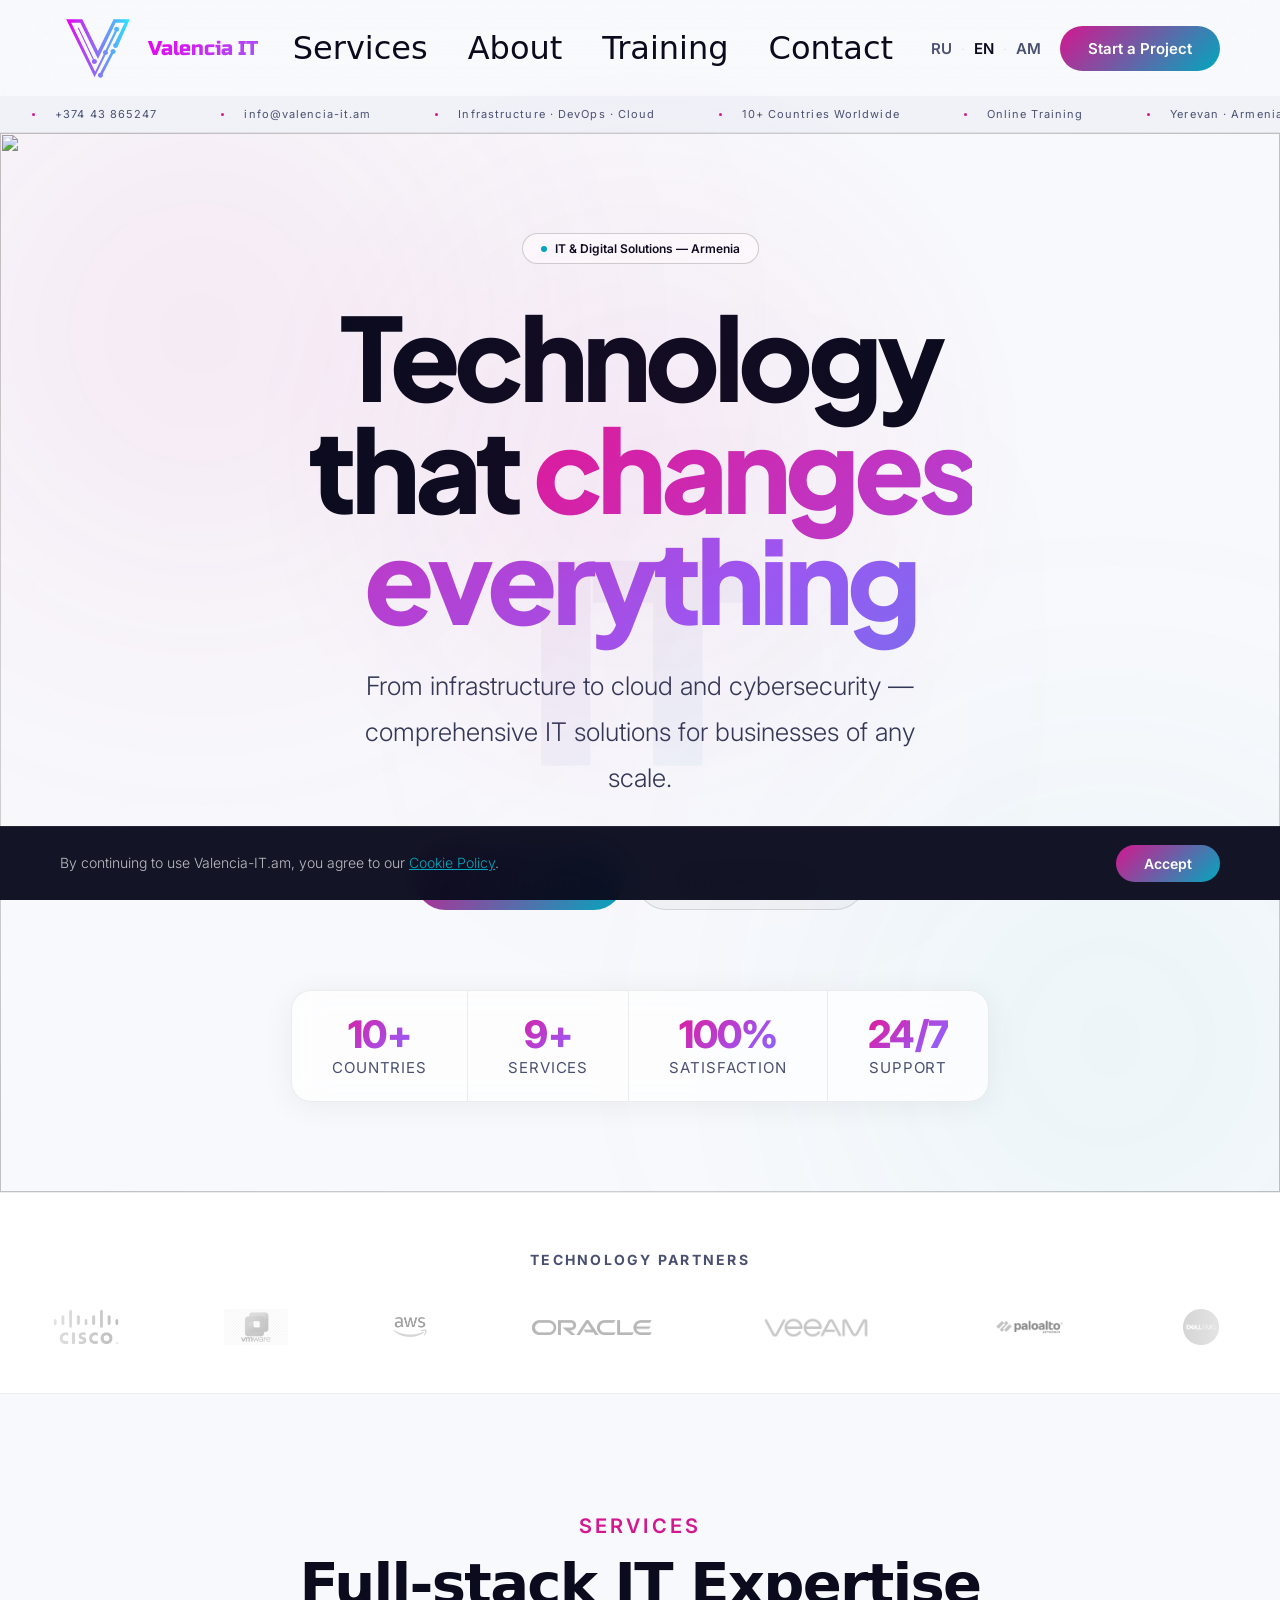
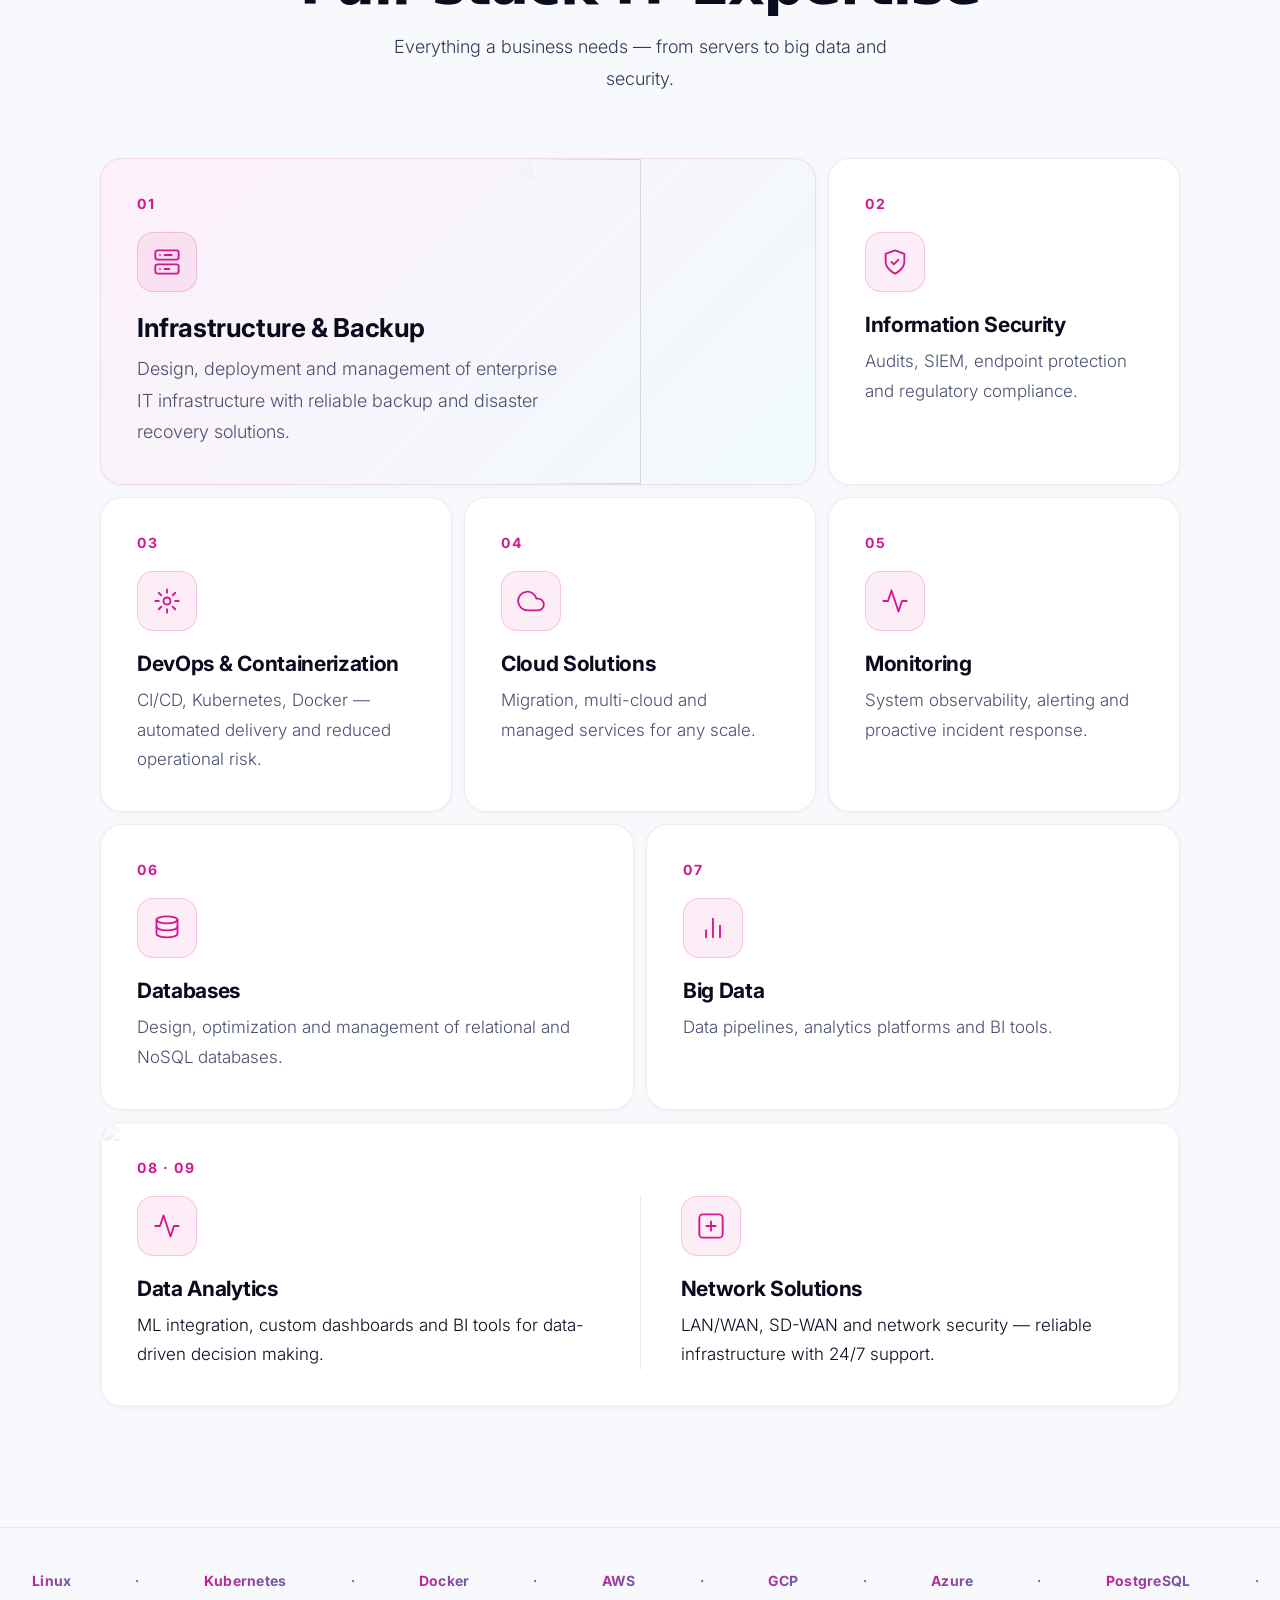
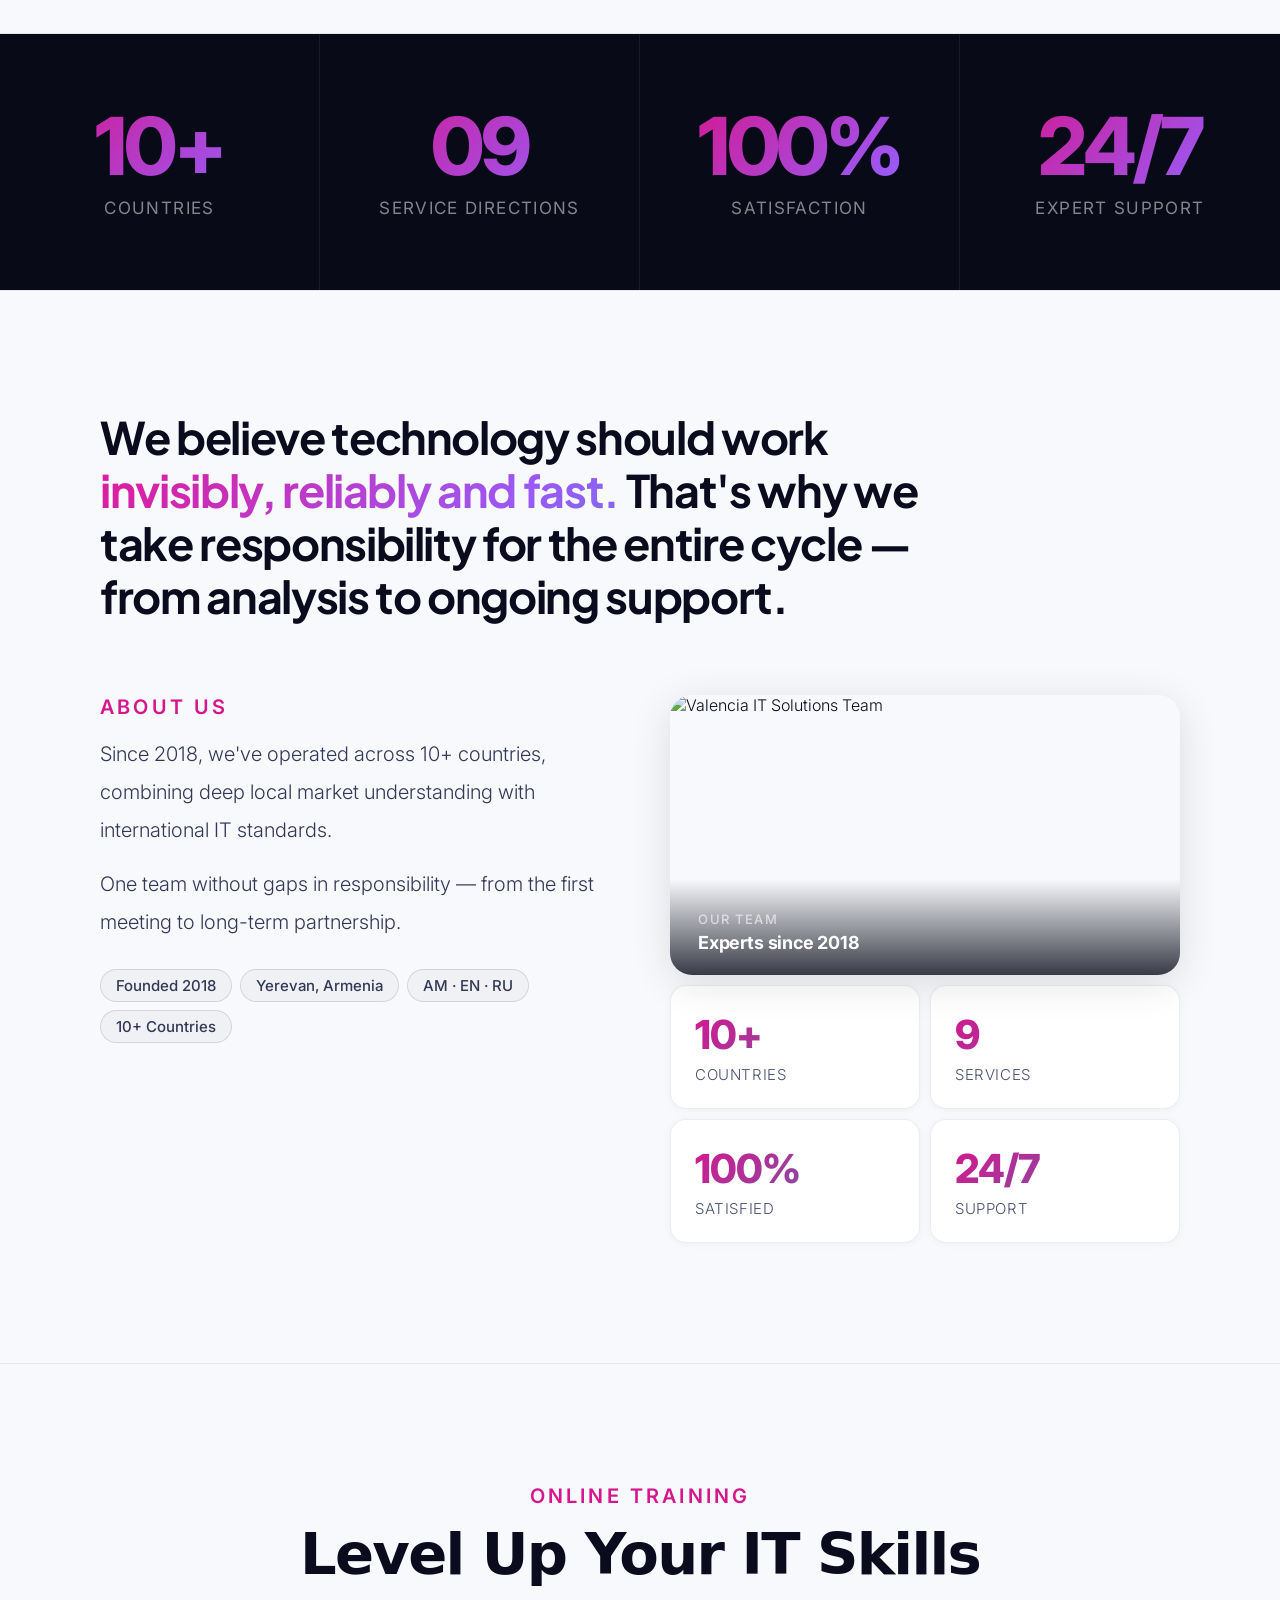
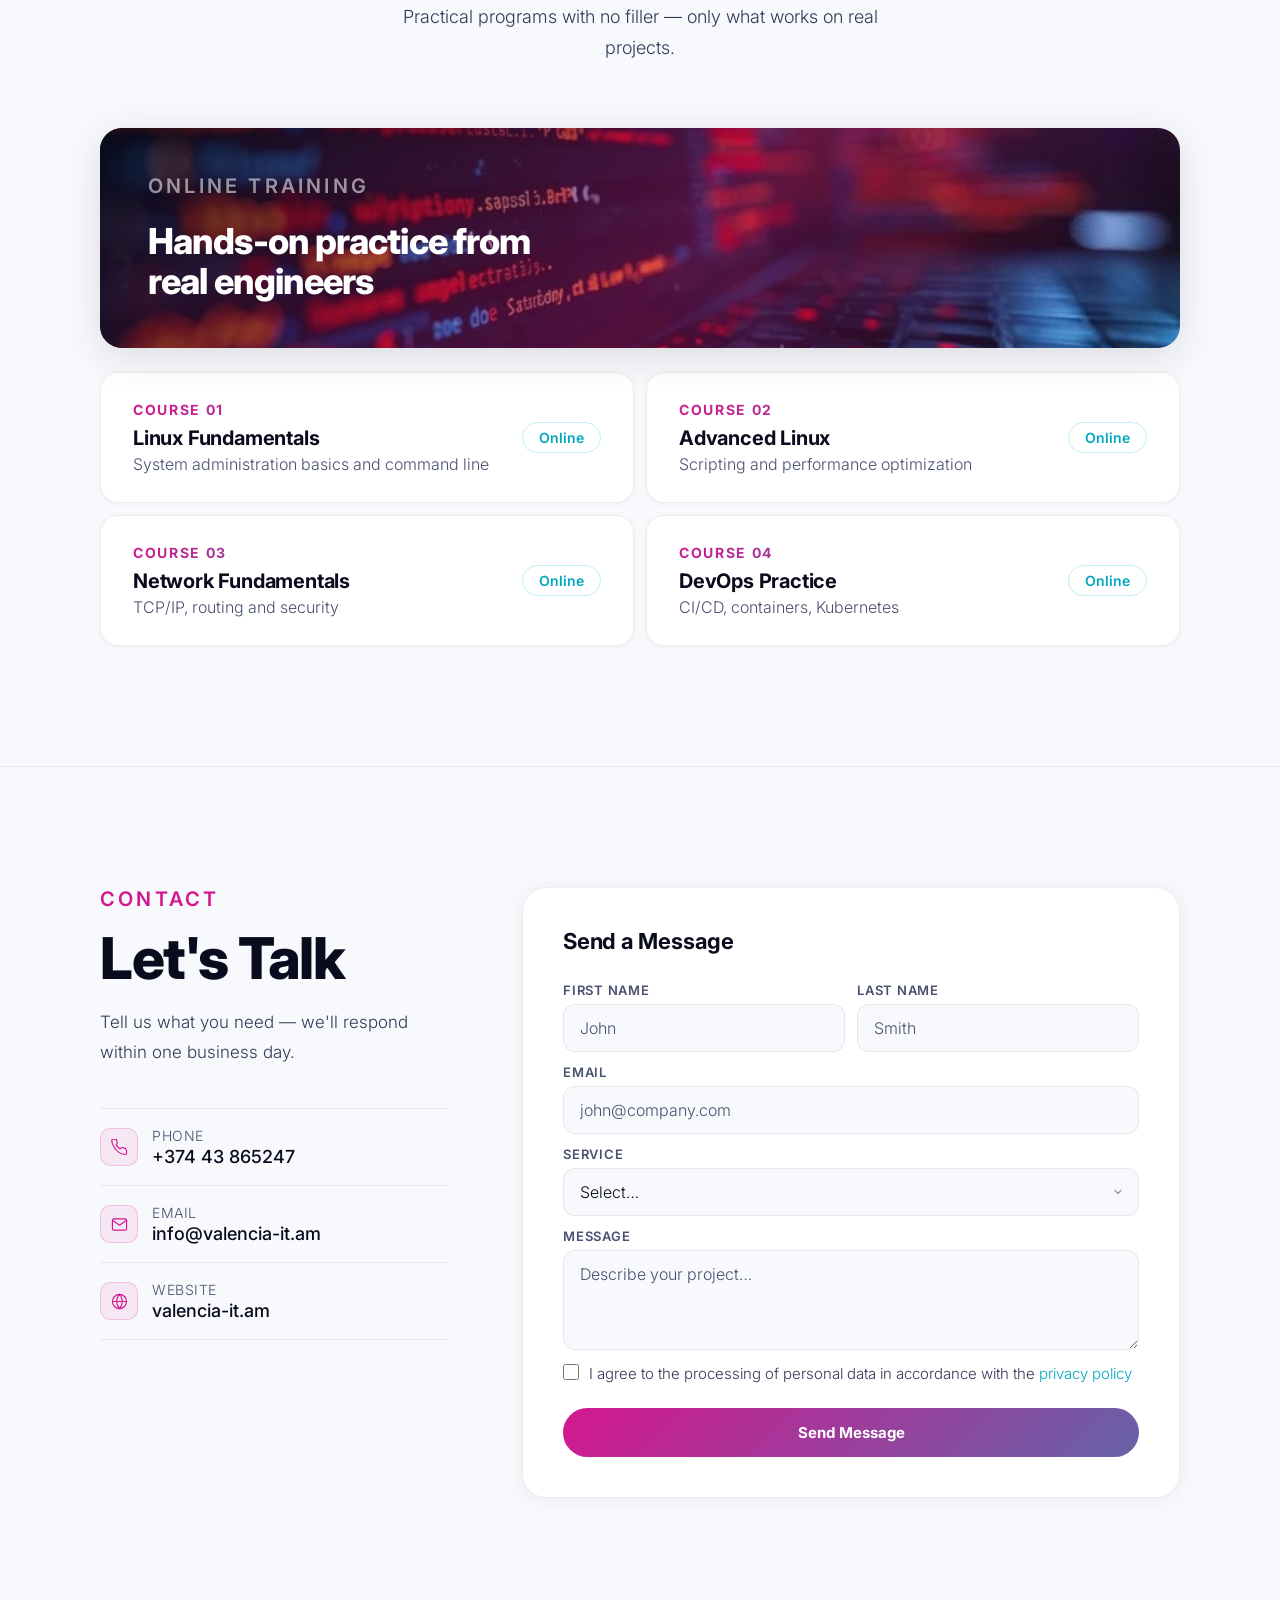
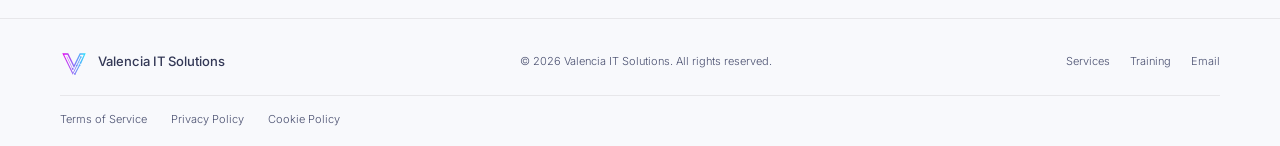
==== commit 8922a3d1: "feat: add GDPR cookie banner (all langs), fix sidebar label spacing, update hero font and text sizes" ====
--- a/index.html
+++ b/index.html
@@ -440,6 +440,25 @@
     <a href="cookies.html">Cookie Policy</a>
   </div>
 </footer>
+<div id="gdpr" style="display:none">
+  <div>
+    <p>By continuing to use Valencia-IT.am, you agree to our <a href="cookies.html">Cookie Policy</a>.</p>
+    <p><button>Accept</button></p>
+  </div>
+</div>
+<script>
+  (function(){
+    if(document.cookie.indexOf('gdpr=1')!==-1){
+      document.getElementById('gdpr').style.display='none';
+    }else{
+      document.getElementById('gdpr').style.display='block';
+    }
+    document.querySelector('#gdpr button').addEventListener('click',function(){
+      document.cookie='gdpr=1; max-age=31536000; path=/';
+      document.getElementById('gdpr').style.display='none';
+    });
+  })();
+</script>
 
 <script>
   document.addEventListener('mousemove', e => {
--- a/style.css
+++ b/style.css
@@ -533,7 +533,7 @@
 .sp-layout{max-width:1260px;margin:0 auto;padding:64px 60px 80px}
 .sp-layout.has-sidebar{display:grid;grid-template-columns:max-content 1fr;gap:56px;align-items:start}
 .sp-sidebar{position:sticky;top:128px;align-self:start;height:fit-content}
-.sp-sidebar-label{font-size:11px;font-weight:700;letter-spacing:.12em;text-transform:uppercase;color:var(--m);margin-bottom:12px}
+.sp-sidebar-label{font-size:11px;font-weight:700;letter-spacing:.12em;text-transform:uppercase;color:var(--m);margin-bottom:12px;padding-top:28px}
 .sp-nav{display:flex;flex-direction:column;gap:2px}
 .sp-sub{display:block;font-size:15px;font-weight:500;color:var(--mid);text-decoration:none;padding:9px 14px;border-radius:8px;transition:color .15s,background .15s}
 .sp-sub:hover{color:var(--t);background:var(--s1)}
@@ -637,3 +637,34 @@
   .sec-h{font-size:48px;}
   .sec-sub{font-size:16px;}
 }
+
+/* ── GDPR COOKIE BANNER ── */
+#gdpr{
+  position:fixed;bottom:0;left:0;right:0;z-index:9998;
+  background:rgba(10,12,30,.96);
+  backdrop-filter:blur(16px);
+  border-top:1px solid rgba(255,255,255,.08);
+  padding:18px 60px;
+}
+#gdpr>div{
+  max-width:1200px;margin:0 auto;
+  display:flex;align-items:center;justify-content:space-between;
+  gap:32px;flex-wrap:wrap;
+}
+#gdpr p{margin:0;color:rgba(255,255,255,.72);font-size:14px;line-height:1.6}
+#gdpr p:last-child{margin:0;flex-shrink:0}
+#gdpr a{color:#00a8be;text-decoration:underline}
+#gdpr button{
+  background:linear-gradient(135deg,#d4178f,#00a8be);
+  color:#fff;border:none;border-radius:100px;
+  padding:10px 28px;font-size:14px;font-weight:600;
+  cursor:pointer;white-space:nowrap;
+  transition:opacity .15s,transform .15s;
+  font-family:inherit;
+}
+#gdpr button:hover{opacity:.85;transform:translateY(-1px)}
+@media(max-width:900px){#gdpr{padding:16px 28px}}
+@media(max-width:560px){
+  #gdpr{padding:14px 18px}
+  #gdpr>div{flex-direction:column;gap:12px;align-items:flex-start}
+}
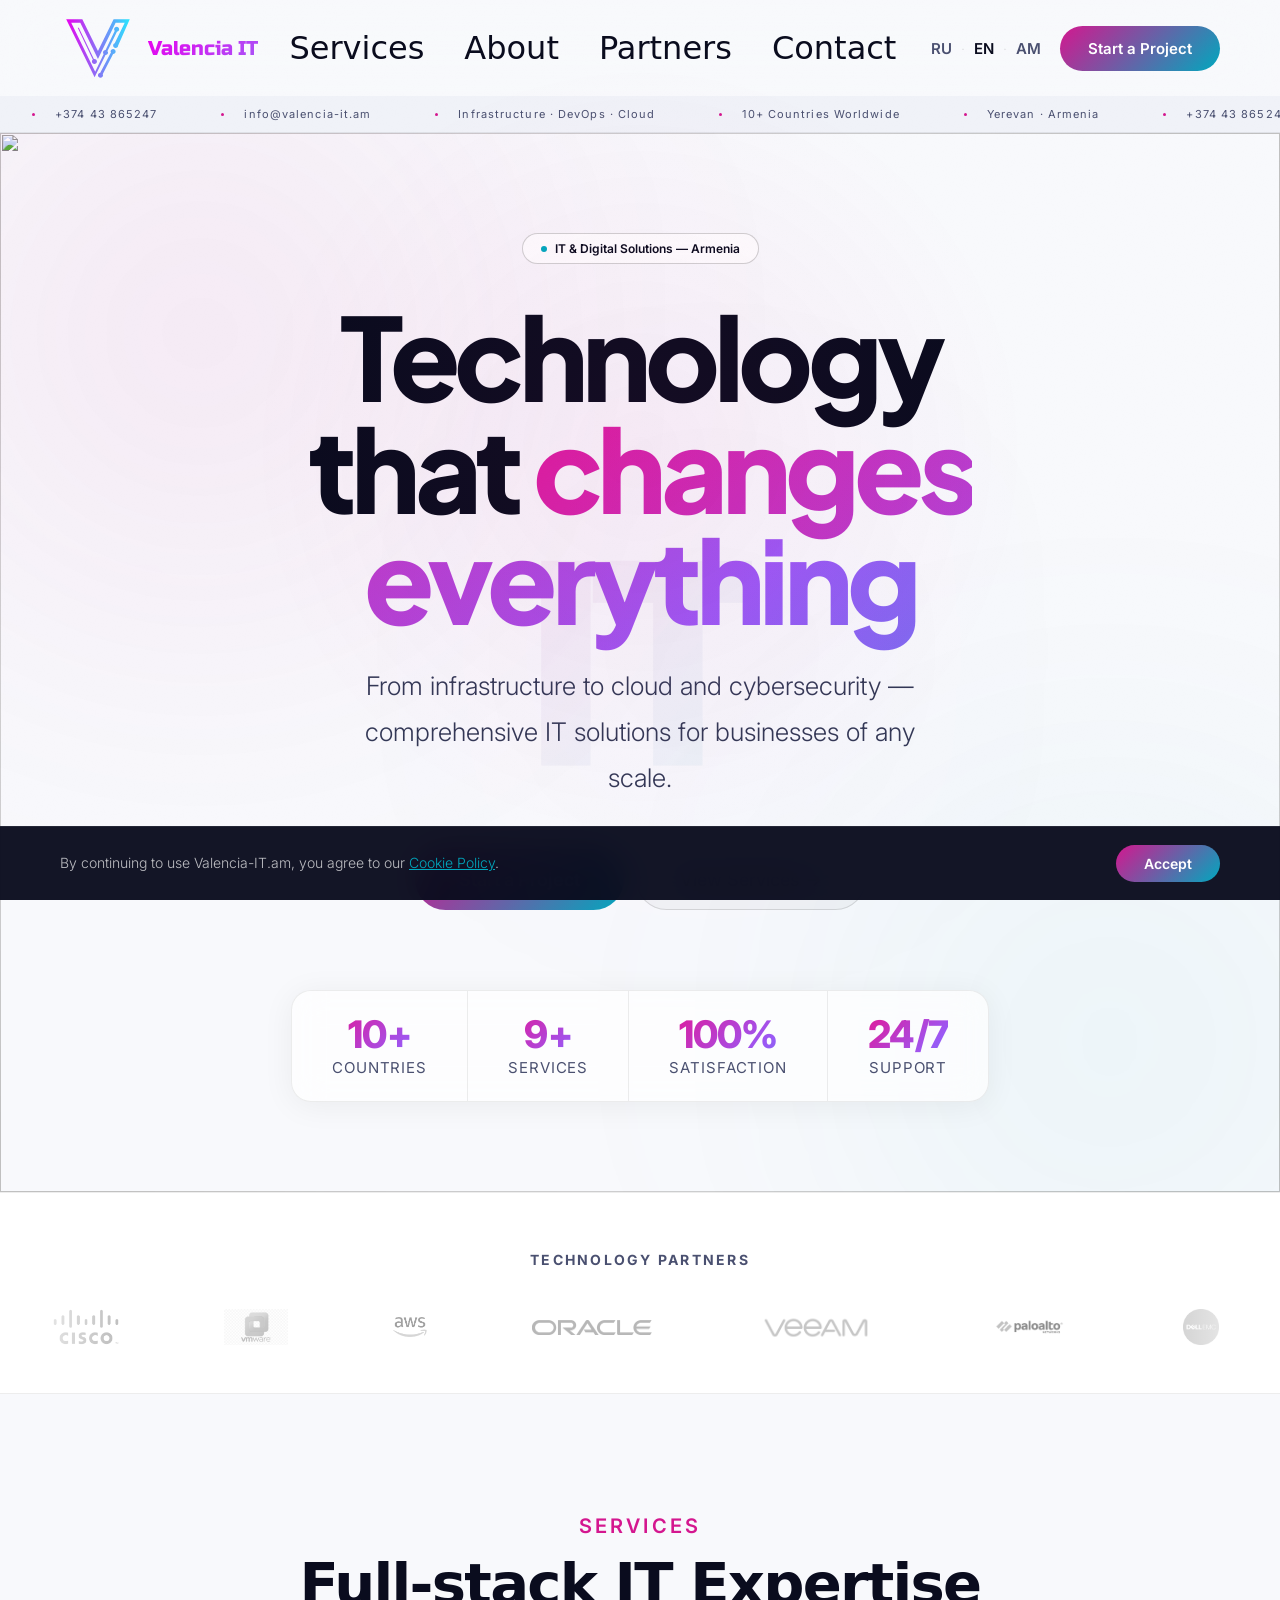
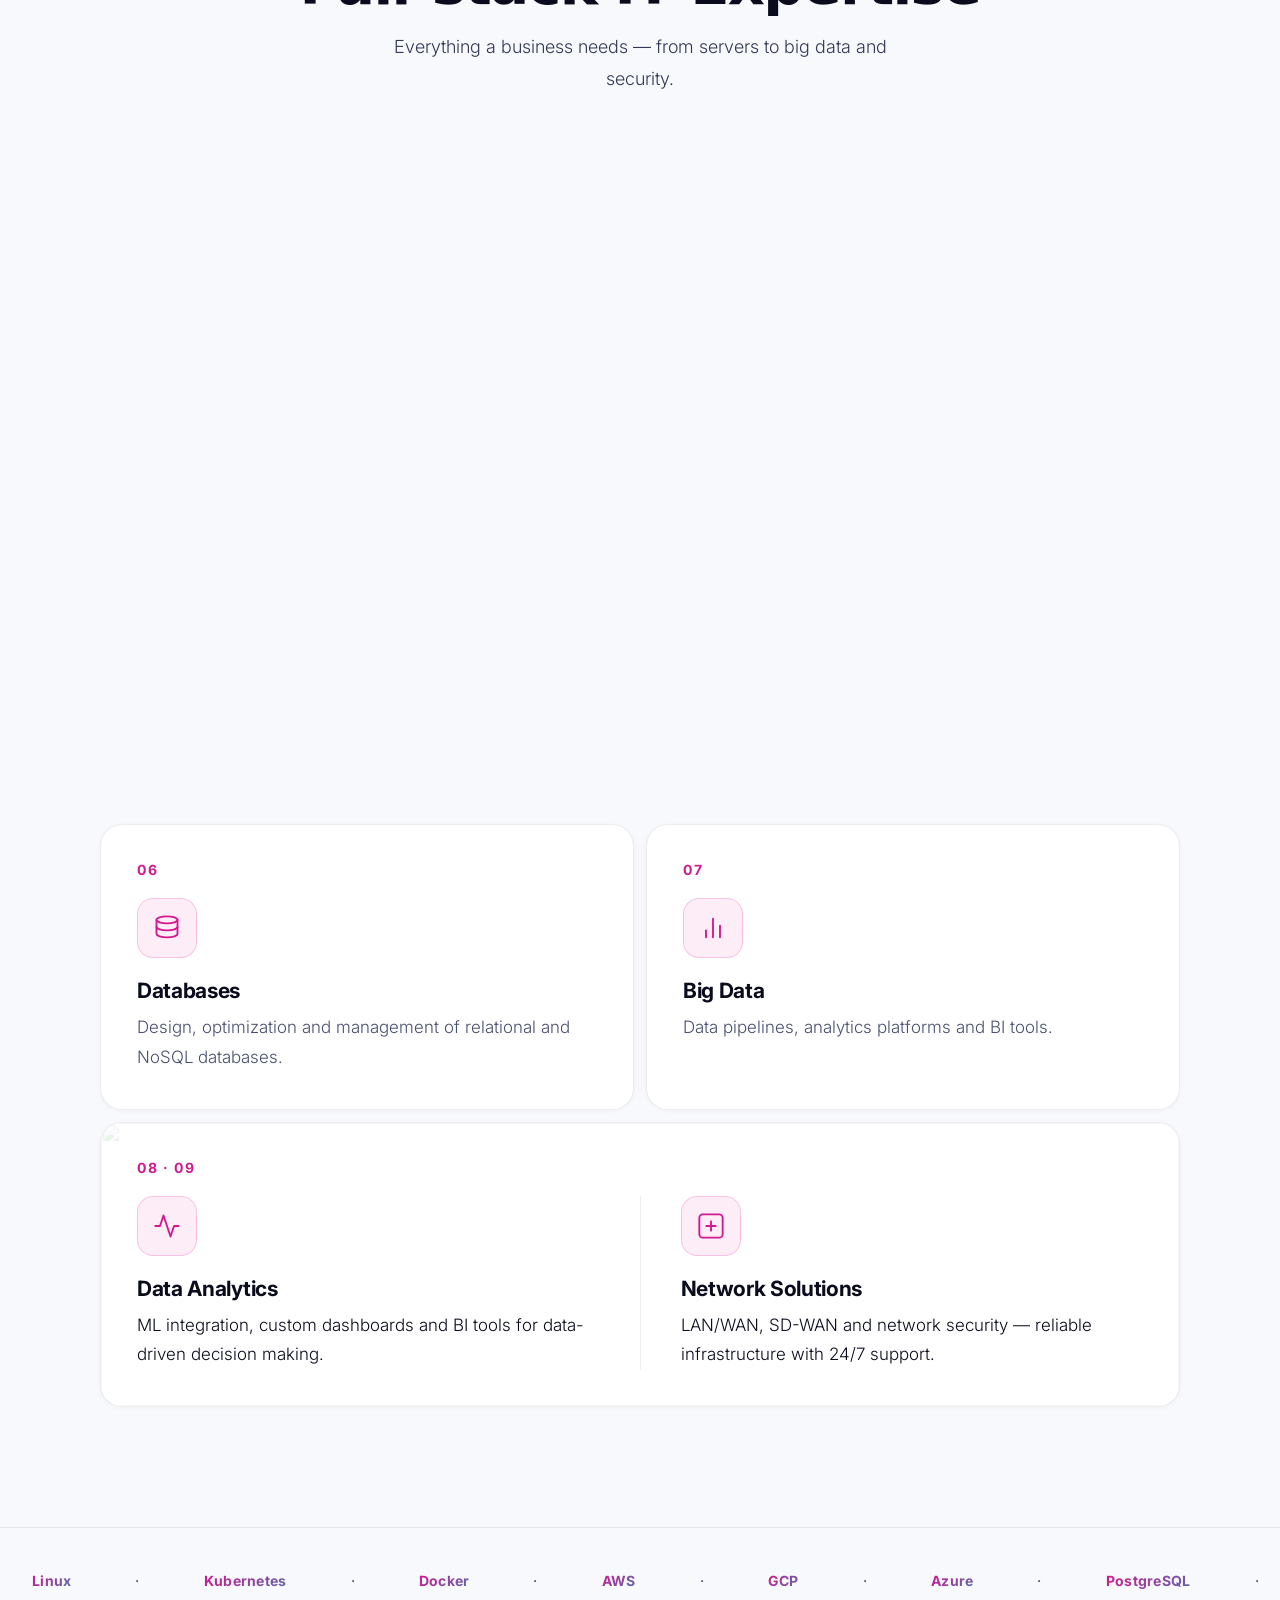
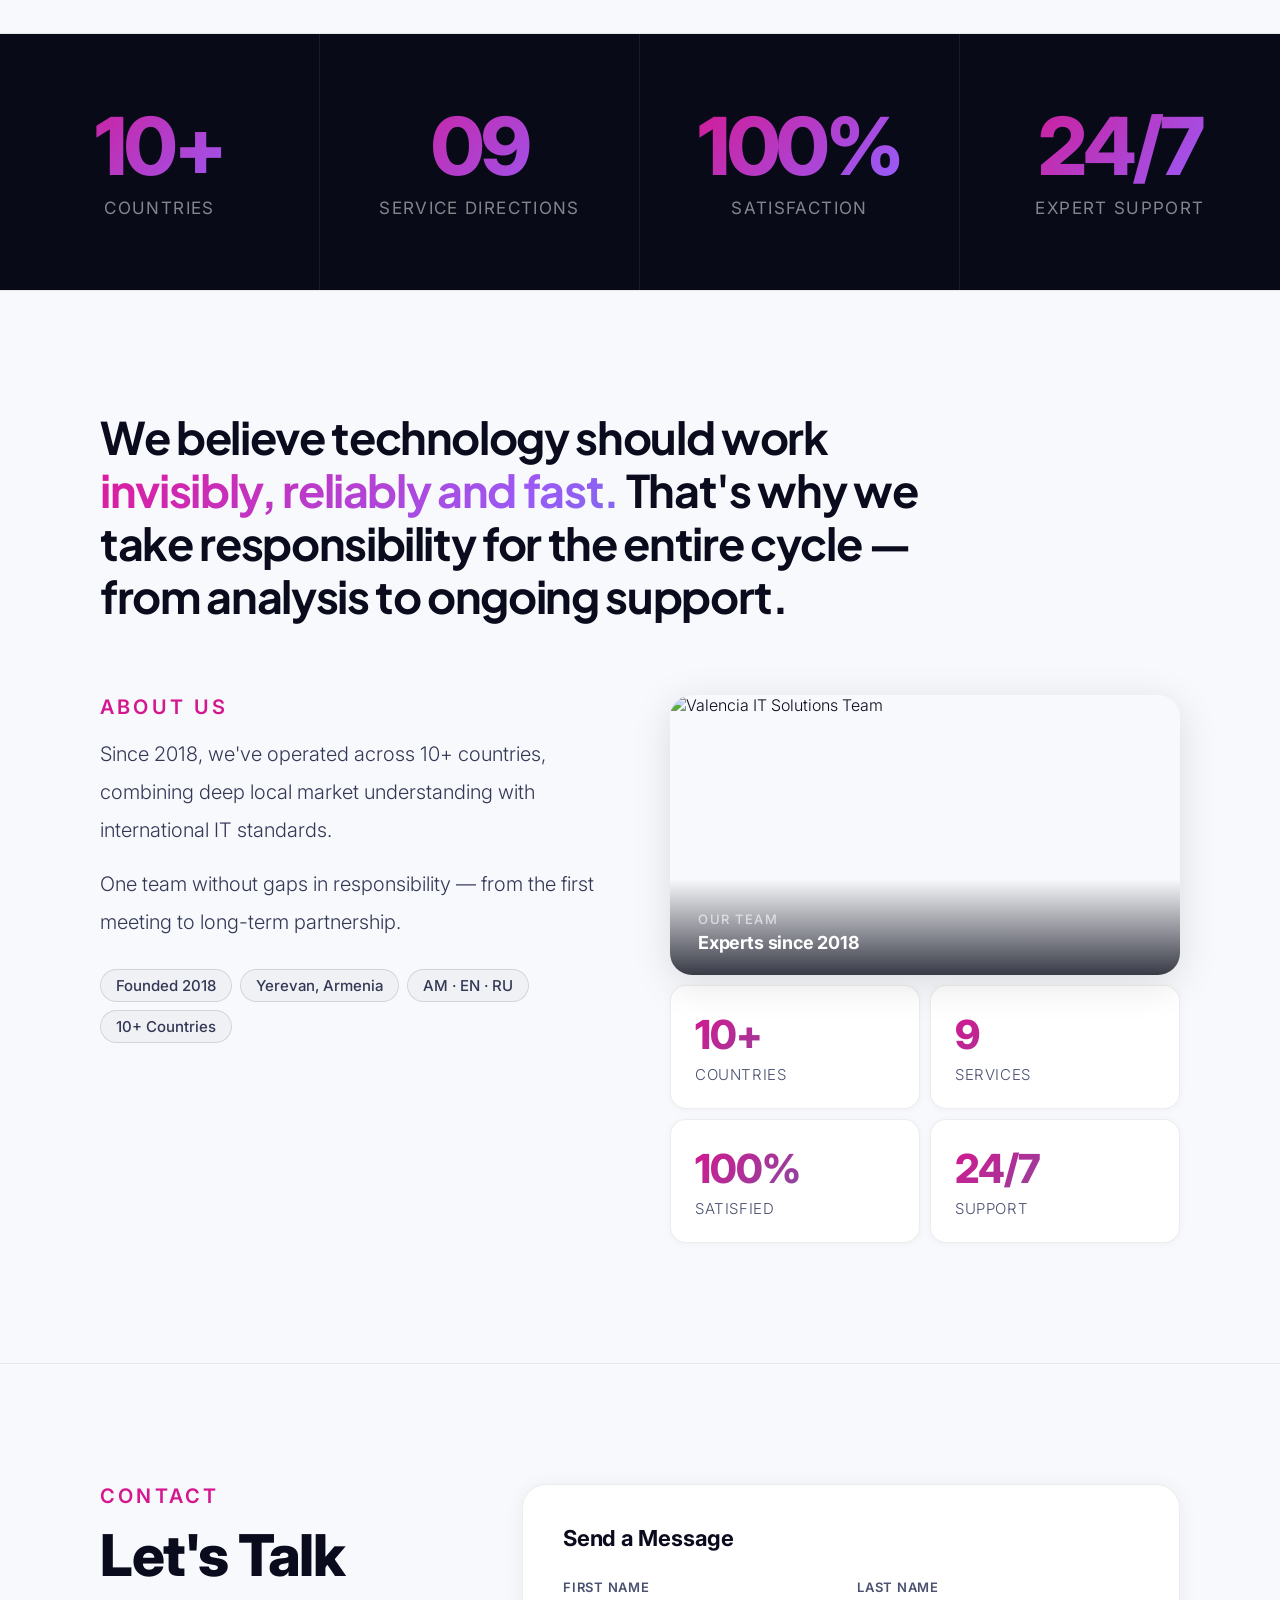
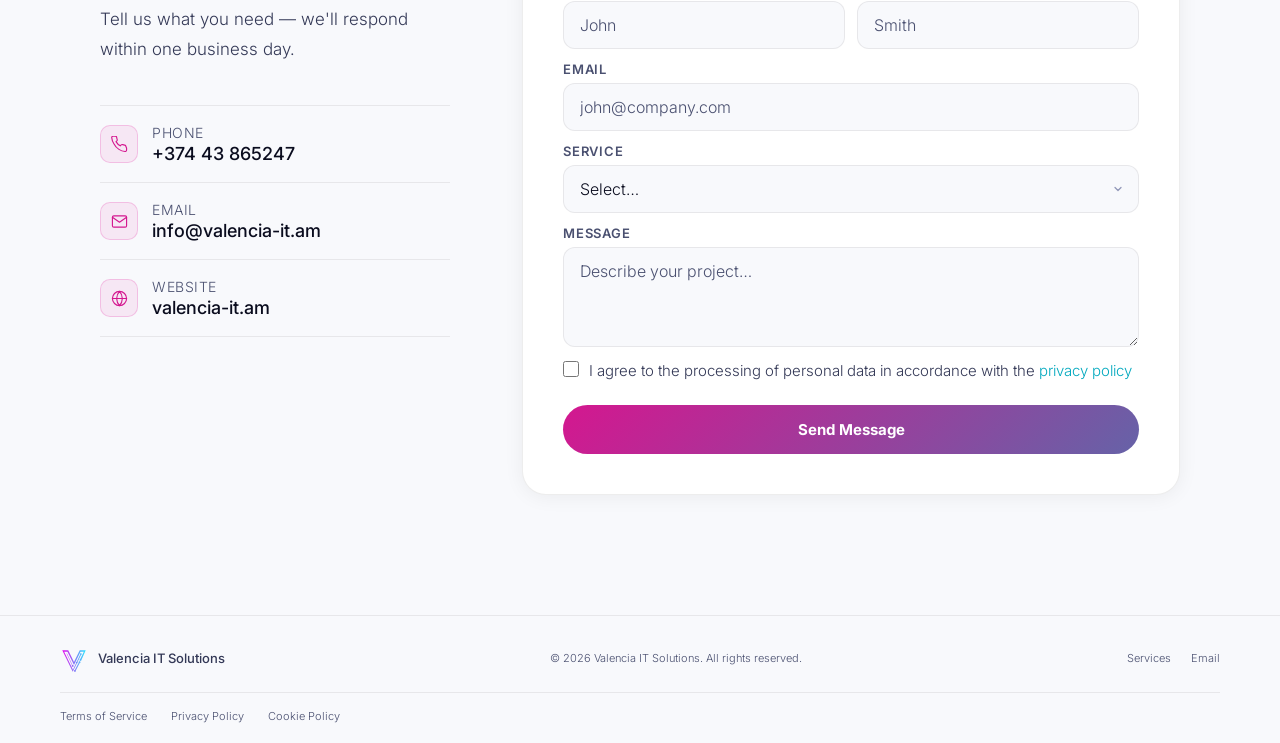
==== commit 7789ed81: "feat: add Partners nav link, remove Online Training section Link the nav bar and burger menu (all la" ====
--- a/index.html
+++ b/index.html
@@ -33,7 +33,7 @@
     <div class="nav-links">
       <a href="#services">Services</a>
       <a href="#about">About</a>
-      <a href="#training">Training</a>
+      <a href="submenu-page.html#partners">Partners</a>
       <a href="#contact">Contact</a>
     </div>
     <div class="nav-actions">
@@ -53,7 +53,7 @@
   <div class="nav-mobile" id="navMobile">
     <a href="#services">Services</a>
     <a href="#about">About</a>
-    <a href="#training">Training</a>
+    <a href="submenu-page.html#partners">Partners</a>
     <a href="#contact">Contact</a>
     <div class="lang-sw">
       <a href="ru.html">RU</a>
@@ -73,13 +73,11 @@
     <div class="ticker-i"><span class="ticker-dot"></span>info@valencia-it.am</div>
     <div class="ticker-i"><span class="ticker-dot"></span>Infrastructure · DevOps · Cloud</div>
     <div class="ticker-i"><span class="ticker-dot"></span>10+ Countries Worldwide</div>
-    <div class="ticker-i"><span class="ticker-dot"></span>Online Training</div>
     <div class="ticker-i"><span class="ticker-dot"></span>Yerevan · Armenia</div>
     <div class="ticker-i"><span class="ticker-dot"></span>+374 43 865247</div>
     <div class="ticker-i"><span class="ticker-dot"></span>info@valencia-it.am</div>
     <div class="ticker-i"><span class="ticker-dot"></span>Infrastructure · DevOps · Cloud</div>
     <div class="ticker-i"><span class="ticker-dot"></span>10+ Countries Worldwide</div>
-    <div class="ticker-i"><span class="ticker-dot"></span>Online Training</div>
     <div class="ticker-i"><span class="ticker-dot"></span>Yerevan · Armenia</div>
   </div>
 </div>
@@ -342,32 +340,6 @@
   </div>
 </section>
 
-<!-- TRAINING -->
-<section id="training">
-  <div class="w">
-    <div class="sec-head r">
-      <span class="eyebrow">Online Training</span>
-      <h2 class="sec-h">Level Up Your IT Skills</h2>
-      <p class="sec-sub">Practical programs with no filler — only what works on real projects.</p>
-    </div>
-    <div class="tr-banner r">
-      <img src="coding-at-night-stockcake.jpg.webp" alt="Valencia IT Online Training"/>
-      <div class="tr-banner-overlay">
-        <div class="tr-banner-text">
-          <span class="eyebrow">Online Training</span>
-          <h3>Hands-on practice from<br/>real engineers</h3>
-        </div>
-      </div>
-    </div>
-    <div class="tr-grid">
-      <div class="tr r"><div><div class="tr-n">COURSE 01</div><h3>Linux Fundamentals</h3><p>System administration basics and command line</p></div><span class="tr-badge">Online</span></div>
-      <div class="tr r" style="transition-delay:.08s"><div><div class="tr-n">COURSE 02</div><h3>Advanced Linux</h3><p>Scripting and performance optimization</p></div><span class="tr-badge">Online</span></div>
-      <div class="tr r" style="transition-delay:.04s"><div><div class="tr-n">COURSE 03</div><h3>Network Fundamentals</h3><p>TCP/IP, routing and security</p></div><span class="tr-badge">Online</span></div>
-      <div class="tr r" style="transition-delay:.12s"><div><div class="tr-n">COURSE 04</div><h3>DevOps Practice</h3><p>CI/CD, containers, Kubernetes</p></div><span class="tr-badge">Online</span></div>
-    </div>
-  </div>
-</section>
-
 <!-- CONTACT -->
 <section id="contact">
   <div class="w">
@@ -408,7 +380,6 @@
             <option>Information Security</option>
             <option>Network Solutions</option>
             <option>Big Data / Analytics</option>
-            <option>Training</option>
             <option>Other</option>
           </select>
         </div>
@@ -430,7 +401,6 @@
     <p class="fc">© 2026 Valencia IT Solutions. All rights reserved.</p>
     <div class="flinks">
       <a href="#services">Services</a>
-      <a href="#training">Training</a>
       <a href="mailto:info@valencia-it.am">Email</a>
     </div>
   </div>
--- a/style.css
+++ b/style.css
@@ -429,39 +429,6 @@
 .an:hover{border-color:var(--b2)}
 .an-n{font-size:40px;font-weight:800;letter-spacing:-.025em;background:linear-gradient(135deg,var(--pk),var(--cy));background-size:200%;animation:gshift 6s ease infinite;-webkit-background-clip:text;-webkit-text-fill-color:transparent;background-clip:text}
 .an-l{font-size:15px;color:var(--m);margin-top:6px;letter-spacing:.04em;text-transform:uppercase}
-
-/* training banner */
-.tr-banner{
-  border-radius:22px;overflow:hidden;margin-top:48px;
-  height:220px;position:relative;
-  box-shadow:0 8px 40px rgba(0,0,0,.12);
-}
-.tr-banner img{width:100%;height:100%;object-fit:cover;display:block}
-.tr-banner-overlay{
-  position:absolute;inset:0;
-  background:linear-gradient(135deg,rgba(8,10,24,.82) 0%,rgba(212,23,143,.35) 55%,transparent 100%);
-  display:flex;align-items:center;padding:0 48px;
-}
-.tr-banner-text .eyebrow{color:rgba(255,255,255,.55)}
-.tr-banner-text h3{
-  font-size:clamp(22px,2.8vw,36px);font-weight:800;
-  letter-spacing:-.025em;line-height:1.1;color:#fff;margin-top:8px;
-}
-
-/* ── TRAINING ── */
-#training{padding:120px 0;border-top:1px solid var(--b1)}
-.tr-grid{display:grid;grid-template-columns:1fr 1fr;gap:12px;margin-top:24px}
-.tr{
-  background:var(--s1);border:1px solid var(--b1);border-radius:18px;
-  padding:28px 32px;display:flex;justify-content:space-between;align-items:center;gap:20px;
-  box-shadow:0 1px 6px rgba(0,0,0,.04);
-  transition:border-color .2s,box-shadow .2s,transform .2s;
-}
-.tr:hover{border-color:rgba(212,23,143,.2);box-shadow:0 8px 32px rgba(0,0,0,.1);transform:translateY(-2px)}
-.tr-n{font-size:14px;font-weight:700;letter-spacing:.12em;background:linear-gradient(135deg,var(--pk),var(--cy));background-size:200%;animation:gshift 6s ease infinite;-webkit-background-clip:text;-webkit-text-fill-color:transparent;background-clip:text;margin-bottom:8px}
-.tr h3{font-size:20px;font-weight:700;color:var(--t);margin-bottom:4px;letter-spacing:-.01em}
-.tr p{font-size:16px;color:var(--m);font-weight:300}
-.tr-badge{font-size:14px;font-weight:600;color:var(--cy);border:1px solid rgba(0,189,212,.25);border-radius:100px;padding:6px 16px;white-space:nowrap;flex-shrink:0}
 
 /* ── CONTACT ── */
 #contact{padding:120px 0;border-top:1px solid var(--b1)}
@@ -599,7 +566,6 @@
   .partner-grid{grid-template-columns:repeat(2,1fr);gap:10px}
   .partner-card{padding:18px 12px;gap:10px}
   .partner-logo{width:110px;height:44px}
-  .tr-grid{grid-template-columns:1fr}
   .hero-stats{flex-wrap:wrap}
   .hs{flex:0 0 50%;border-right:none;border-bottom:1px solid var(--b1)}
   .hs:nth-child(odd){border-right:1px solid var(--b1)}
